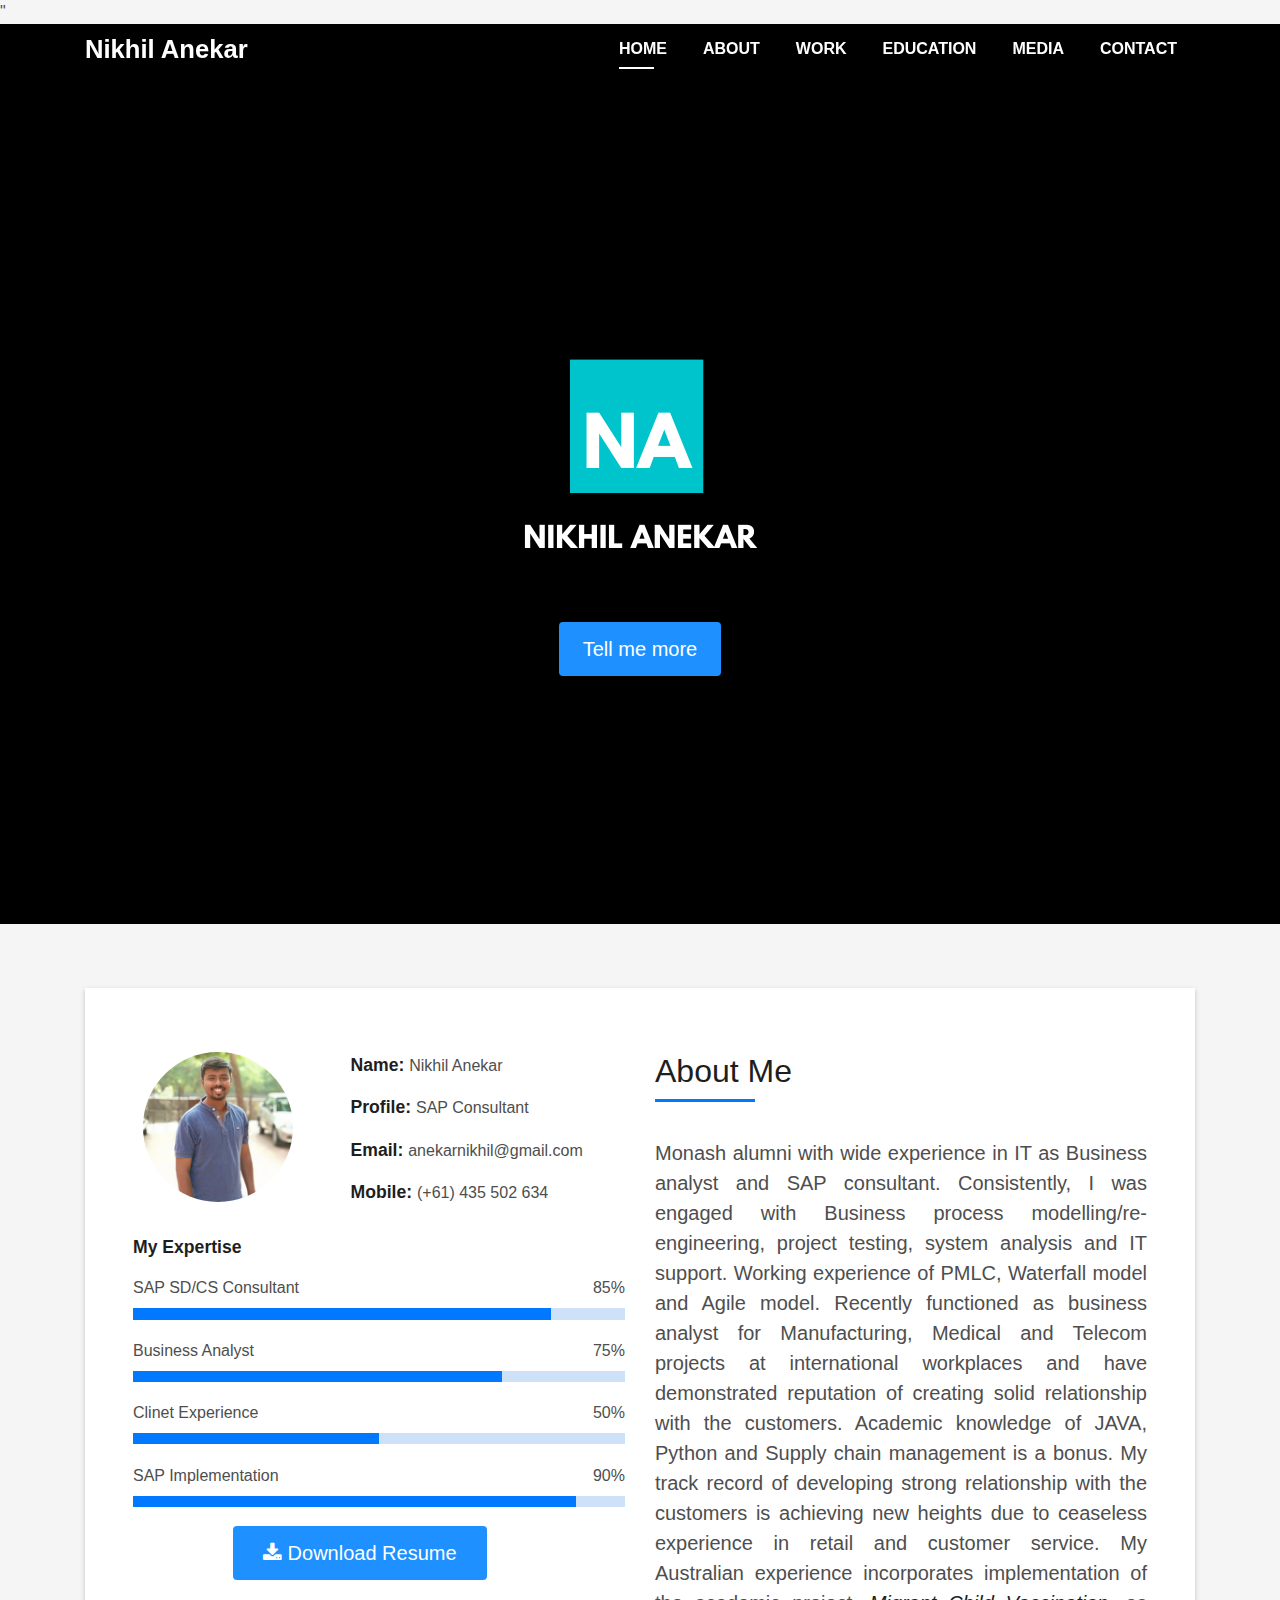
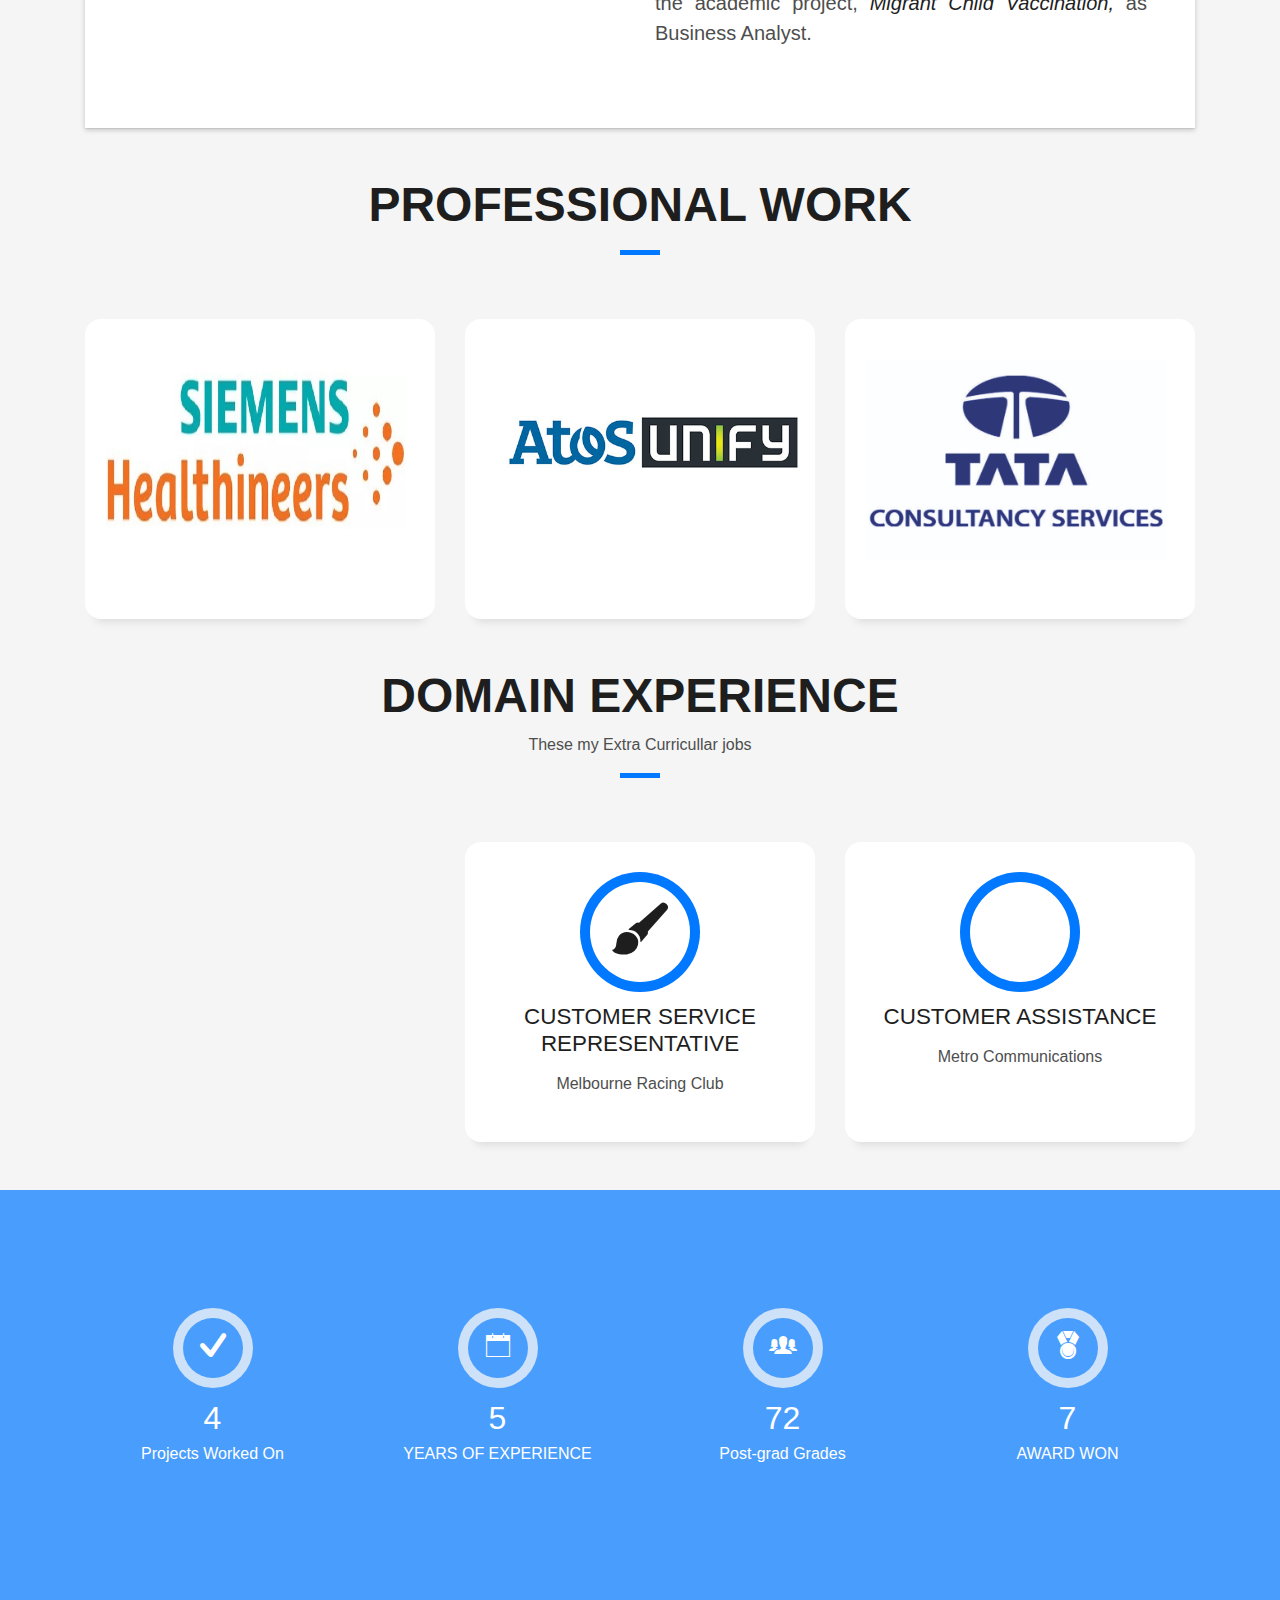
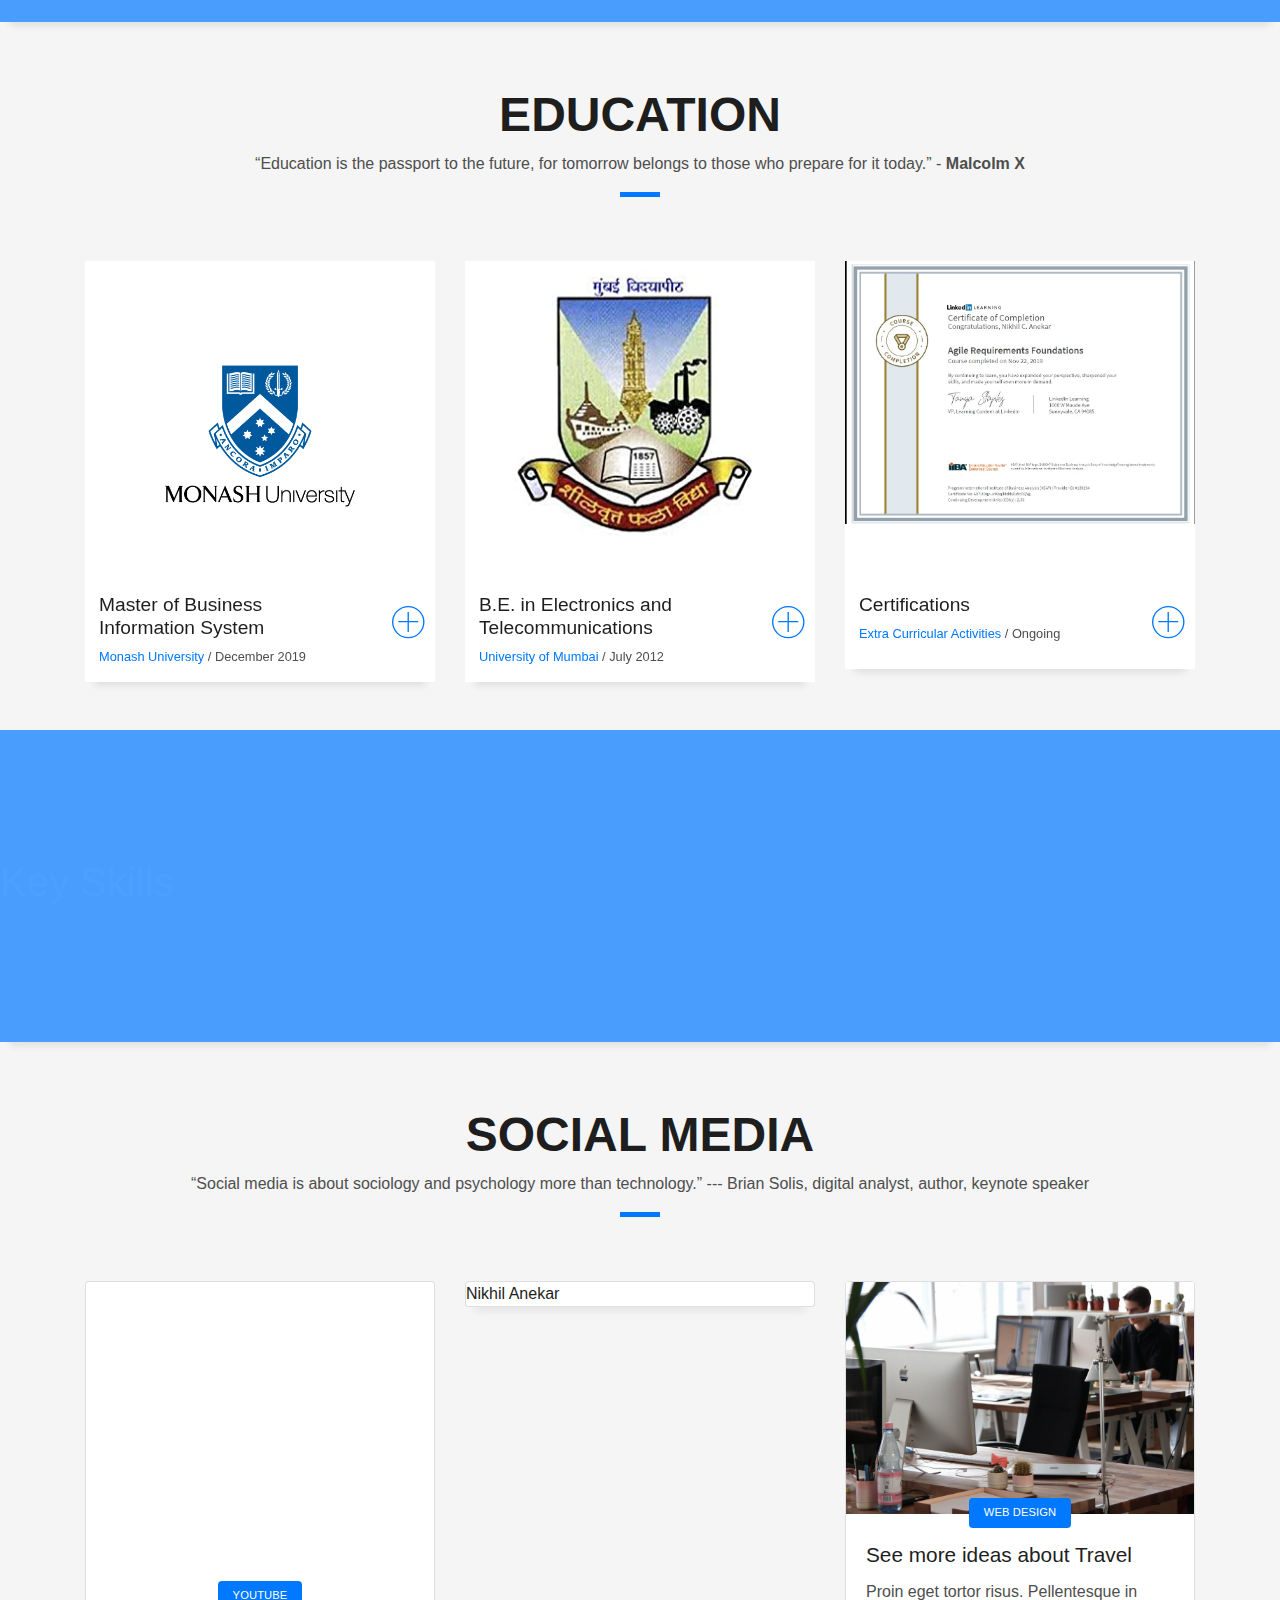
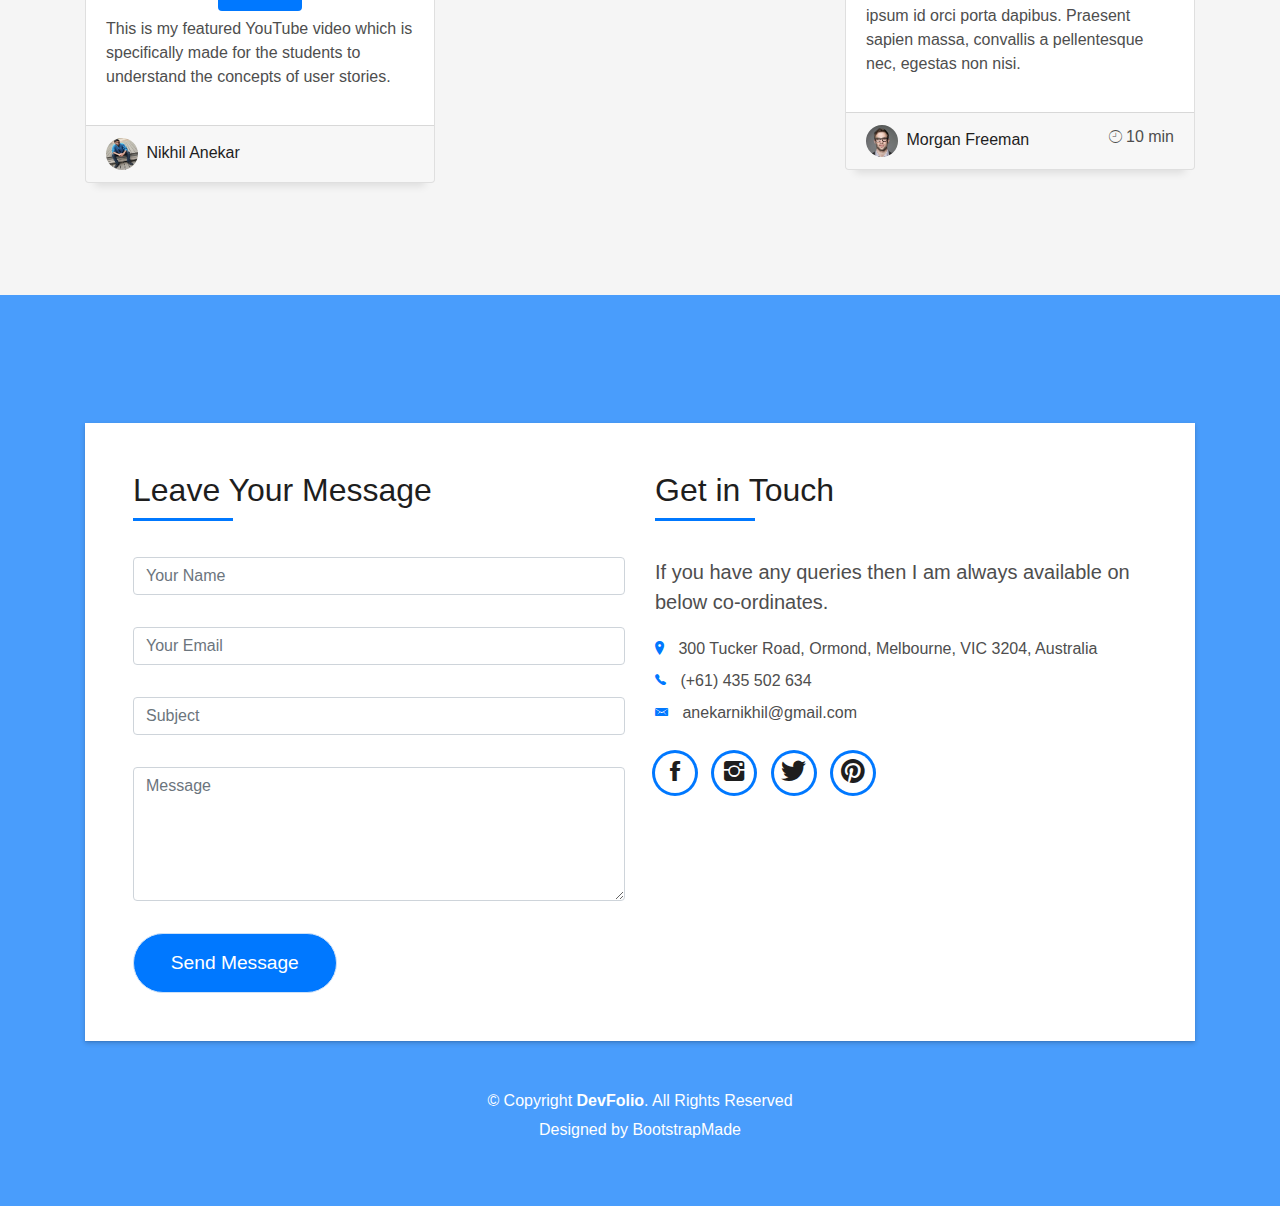
==== index.html @ 1cf33622 "Commiting all changes" ====
<!DOCTYPE html>
<html lang="en">

<head>
    <meta charset="utf-8">
    <title>Nikhil Anekar - Business Analyst</title>
    <meta content="width=device-width, initial-scale=1.0" name="viewport">
    <meta content="" name="keywords">
    <meta content="" name="description">
    <meta name="viewport" content="width=device-width, initial-scale=1">

    <!-- Favicons -->
    <link href="img/favicon-32x32.png" rel="icon">
    <link href="img/apple-touch-icon.png" rel="apple-touch-icon">

    <!-- Bootstrap CSS File -->
    <link href="lib/bootstrap/css/bootstrap.min.css" rel="stylesheet">


    <!-- Libraries CSS Files -->
    <link href="lib/font-awesome/css/font-awesome.min.css" rel="stylesheet">
    <link href="lib/animate/animate.min.css" rel="stylesheet">
    <link href="lib/ionicons/css/ionicons.min.css" rel="stylesheet">
    <link href="lib/owlcarousel/assets/owl.carousel.min.css" rel="stylesheet">
    <link href="lib/lightbox/css/lightbox.min.css" rel="stylesheet">

    <!-- Main Stylesheet File -->
    <link href="css/style.css" rel="stylesheet">
   

    <!-- =======================================================
    Theme Name: DevFolio
    Theme URL: https://bootstrapmade.com/devfolio-bootstrap-portfolio-html-template/
    Author: BootstrapMade.com
    License: https://bootstrapmade.com/license/
  ======================================================= -->
</head>

<body id="page-top">

    <!--/ Nav Star /-->
    <nav class="navbar navbar-b navbar-trans navbar-expand-md fixed-top" id="mainNav">
        <div class="container">
            <a class="navbar-brand js-scroll" href="#page-top">Nikhil Anekar</a>
            <button class="navbar-toggler collapsed" type="button" data-toggle="collapse" data-target="#navbarDefault" aria-controls="navbarDefault" aria-expanded="false" aria-label="Toggle navigation">
                <span></span>
                <span></span>
                <span></span>
            </button>
            <div class="navbar-collapse collapse justify-content-end" id="navbarDefault">
                <ul class="navbar-nav">
                    <li class="nav-item">
                        <a class="nav-link js-scroll active" href="#home">Home</a>
                    </li>
                    <li class="nav-item">
                        <a class="nav-link js-scroll" href="#about">About</a>
                    </li>
                    <li class="nav-item">
                        <a class="nav-link js-scroll" href="#service">Work</a>
                    </li>
                    <li class="nav-item">
                        <a class="nav-link js-scroll" href="#work">Education</a>
                    </li>
                    <li class="nav-item">
                        <a class="nav-link js-scroll" href="#blog">Media</a>
                    </li>
                    <li class="nav-item">
                        <a class="nav-link js-scroll" href="#contact">Contact</a>
                    </li>
                </ul>
            </div>
        </div>
    </nav>
    <!--/ Nav End /-->

    <!--/ Intro Skew Star /
  <div id="home" class="intro route bg-image" style="background-image: url(img/insta_New.jpg);background-repeat: no-repeat;
  background-size: 1500px 695px">
    <div class="overlay-itro">
    <div class="intro-content display-table">
       
       
        <div class="table-cell">  
        <div class="container" style="padding-top: 350px">
            
          <!--<h1 class="intro-title mb-4">I am Nikhil Anekar</h1>
          <p class="intro-subtitle"><span class="text-slider-items">SAP Consultant, Business Analyst, System Analyst, Web Developer</span><strong class="text-slider"></strong></p>
          <p class="pt-3" style="color: white"><a class="btn btn-primary btn js-scroll px-4" href="#about" role="button" > Tell me more</a></p>
        </div>
      </div>
    </div>
        </div>-->
    <!--/ Intro Skew End /-->
    <!--class="img-fluid rounded b-shadow-a-->"
    <div id="home" class="intro route bg-image" style="background-image:url(img/New%20home%20logo.png);background-repeat: no-repeat; background-size: auto; background-color: black">
        <div class="intro-content display-table">
            <div class="table-cell">
                <div class="container" style="padding-top: 350px">
                    <p class="pt-3" style="color: white; width: 100% ; height: auto"><a class="btn btn-primary btn js-scroll px-4" href="#about" role="button"> Tell me more</a></p>
                </div>
            </div>
        </div>
    </div>
    <section id="about" class="about-mf sect-pt4 route">
        <div class="container">
            <div class="row">
                <div class="col-sm-12">
                    <div class="box-shadow-full">
                        <div class="row">
                            <div class="col-md-6">
                                <div class="row">
                                    <div class="col-sm-6 col-md-5">
                                        <div class="about-img">
                                            <img src="img/me.jpg" alt="" class="img-fluid" style="border-radius: 50% ; width=150px; height: 150px">
                                        </div>
                                    </div>
                                    <div class="col-sm-6 col-md-7">
                                        <div class="about-info">
                                            <p><span class="title-s">Name: </span> <span>Nikhil Anekar</span></p>
                                            <p><span class="title-s">Profile: </span> <span>SAP Consultant</span></p>
                                            <p><span class="title-s">Email: </span> <span>anekarnikhil@gmail.com</span></p>
                                            <p><span class="title-s">Mobile: </span> <span>(+61) 435 502 634</span></p>
                                        </div>
                                    </div>
                                </div>
                                <div class="skill-mf">
                                    <p class="title-s">My Expertise</p>
                                    <span>SAP SD/CS Consultant </span> <span class="pull-right">85%</span>
                                    <div class="progress">
                                        <div class="progress-bar" role="progressbar" style="width: 85%;" aria-valuenow="85" aria-valuemin="0" aria-valuemax="100"></div>
                                    </div>
                                    <span>Business Analyst</span> <span class="pull-right">75%</span>
                                    <div class="progress">
                                        <div class="progress-bar" role="progressbar" style="width: 75%" aria-valuenow="75" aria-valuemin="0" aria-valuemax="100"></div>
                                    </div>
                                    <span>Clinet Experience</span> <span class="pull-right">50%</span>
                                    <div class="progress">
                                        <div class="progress-bar" role="progressbar" style="width: 50%" aria-valuenow="50" aria-valuemin="0" aria-valuemax="100"></div>
                                    </div>
                                    <span>SAP Implementation</span> <span class="pull-right">90%</span>
                                    <div class="progress">
                                        <div class="progress-bar" role="progressbar" style="width: 90%" aria-valuenow="90" aria-valuemin="0" aria-valuemax="100"></div>
                                    </div>
                                    <!--<div class="LI-profile-badge"  data-version="v1" data-size="medium" data-locale="en_US" data-type="vertical" data-theme="light" data-vanity="nikhil-anekar-sap-consultant"><a class="LI-simple-link" href='https://au.linkedin.com/in/nikhil-anekar-sap-consultant?trk=profile-badge'>Nikhil Anekar</a></div>-->
                                    <div class="col-md-12" style="padding-left: 100px">
                                        <!-- Add icon library -->
                                        <link rel="stylesheet" href="https://cdnjs.cloudflare.com/ajax/libs/font-awesome/4.7.0/css/font-awesome.min.css">

                                        <!-- Auto width -->
                                        <button class="btn"><i class="fa fa-download"></i>
                                            <a href="documents/Nikhil%20Anekar%20-%20Business%20Analyst.pdf" download style="color: white "> Download Resume </a>
                                        </button>

                                        <!-- Full width -->
                                        <!--<button class="btn" style="width:100%">
    <i class="fa fa-download"></i>
    <a href="documents/Nikhil%20Anekar%20-%20Business%20Analyst.pdf" download style="color: white"> Download Resume </a>
    
                         
                         </button>-->
                                    </div>
                                </div>
                            </div>
                            <div class="col-md-6">
                                <div class="about-me pt-10 pt-md-0">
                                    <div class="title-box-2">
                                        <h5 class="title-left">
                                            About Me
                                        </h5>
                                    </div>
                                    <p class="lead" style="text-align:justify;">
                                        Monash alumni with wide experience in IT as Business analyst and SAP consultant. Consistently, I was engaged with Business process modelling/re-engineering, project testing, system analysis and IT support. Working experience of PMLC, Waterfall model and Agile model. Recently functioned as business analyst for Manufacturing, Medical and Telecom projects at international workplaces and have demonstrated reputation of creating solid relationship with the customers. Academic knowledge of JAVA, Python and Supply chain management is a bonus. My track record of developing strong relationship with the customers is achieving new heights due to ceaseless experience in retail and customer service. My Australian experience incorporates implementation of the academic project, <a href="https://a15-mcv.ml/" target="_blank"><b><i>Migrant Child Vaccination,</i></b></a> as Business Analyst.
                                    </p>

                                    <!-- Main Stylesheet File 
                    <p class="lead" style="text-align:justify;">  
                    I started my career as SAP CS Consultant at Tata Consultancy Services in March 2013. During my five years of journey from a Trainee to IT Analyst, as SAP SD & CS Consultant, I work with the global clients on multiple instances and acquire in-depth knowledge about several business processes & IT Services. Fortunately, I received a golden opportunity to represent myself as Business Process Consultant for Siemens in Munich, Germany. While interacting with the people from different countries, I got influenced by their work culture and attitude towards life. This was the period when I changed my life goals and become more possesive about the IT.    
                    </p> -->
                                </div>
                            </div>
                        </div>
                    </div>
                </div>
            </div>
        </div>
    </section>



    <!--/ Section Services Star /-->
    <section id="service" class="services-mf route">
        <div class="container">
            <div class="row">
                <div class="col-sm-12">
                    <div class="title-box text-center">
                        <h3 class="title-a">
                            Professional Work
                        </h3>
                        <p class="subtitle-a">
                        </p>
                        <div class="line-mf"></div>
                    </div>
                </div>
            </div>
            <div class="row">
                <!--
        <div class="col-md-4">
          <div class="service-box" style= "width: 350px ; height: 300px;">
            <div class="service-ico" style="width: 350px ; height: 100px;">
            <img src="img/Siemens-Healthineers-logo-766x250.jpg" style="width: 300px; height: 100px">
            </div>
            <div class="service-content">
            <a href="Siemens%20healtheers.html" target="_blank"> <h2 class="s-title">SAP Business Analyst / Functional Consultant</h2></a>
              <p class="s-description text-center">
              Siemens Healthineers – (Client of TCS)
              </p>
            </div>
          </div>
        </div>
-->
                <div class="col-md-4">
                    <div class="service-box" style="width: 350px ; height: 300px;">
                        <div class="flip-box">
                            <div class="flip-box-inner">
                                <div class="flip-box-front">
                                    <img src="img/Siemens-Healthineers-logo-766x250.jpg" style="width: 300px; height: 200px">
                                </div>
                                <div class="flip-box-back">
                                    <!--                                    <a href="Siemens%20healtheers.html" target="_blank">-->
                                    <h2>SAP Business Analyst / Functional Consultant</h2>
                                    <button type="button" class="modalbutton" data-toggle="modal" data-target="#siemensModal" style="vertical-align:middle"><span>My Roles </span></button>
                                    <!--                                    </a>-->
                                </div>
                            </div>
                        </div>
                    </div>
                </div>

                <!--Start of Modal Button for Siemens -->
                <div class="modal fade" id="siemensModal" role="dialog">
                    <div class="modal-dialog modal-lg">
                        <div class="modal-content">

                            <!-- Modal Header -->
                            <div class="modal-header">
                                <h4 class="modal-title"> Siemens Healthineers – (Client of TCS) <br> Duration: 1 year 10 months
                                    <br>Project: Siemens Healthineers <br> Location: Mumbai, India</h4>
                                <button type="button" class="close" data-dismiss="modal">&times;</button>
                            </div>

                            <!-- Modal body -->
                            <div class="modal-body">
                                <ol>
                                    <li class="list-group-item">Handle client calls and understand the new requirements.</li>
                                    <li class="list-group-item">Document current process (AS-IS) and new process (To Be) and analyze the gap in the business process.</li>
                                    <li class="list-group-item">Worked majorly on SAP PM, MM and SD modules in SAP S/4 HANA.</li>
                                    <li class="list-group-item">Managed SAP SD, FICO, PM configuration and master data</li>
                                    <li class="list-group-item">Worked as Super user to carry master data changes.</li>
                                    <li class="list-group-item">SAP configuration/customization, managing change requests and perform testing.</li>
                                    <li class="list-group-item">Worked on customer creation, activity planning, pricing and billing.</li>
                                    <li class="list-group-item">Attending user/ technician calls, logging service notifications, assigning priorities and then processing the</li>
                                    <li class="list-group-item">SAP Customization includes creation of maintenance plans, DIP profiles, PM/CS configuration, handling master</li>
                                    <li class="list-group-item">Worked across areas of sales & service orders, service notifications, maintenance contracts.</li>
                                    <li class="list-group-item">Involved in end-to-end full cycle implementation of new project</li>
                                    <li class="list-group-item">Manage bundled change requests in every quarter including estimation and provide post-implementation support.</li>
                                    <li class="list-group-item">Provide BPI and BPR for existing processes.</li>
                                    <li class="list-group-item">Working experience of different tools like SAP Solman, JIRA, Servicenow, Sharp and ITSM.</li>
                                </ol>

                            </div>

                            <!-- Modal footer -->
                            <div class="modal-footer">
                                <button type="button" class="btn btn-danger" data-dismiss="modal">Close</button>
                            </div>

                        </div>
                    </div>
                </div>
                <!--End of Modal Button Design-->
                <!--Start of Unify-->
                <div class="col-md-4">
                    <div class="service-box" style="width: 350px ; height: 300px;">

                        <div class="col-md-4">
                            <!--            <div class="service-ico" style="width: 350px ; height: 100px;">-->

                            <div class="flip-box">
                                <div class="flip-box-inner">
                                    <div class="flip-box-front">
                                        <img src="img/atos-unify-acquisition.jpg" style="width: 300px ; height: 200px; padding-bottom: 20px">
                                    </div>
                                    <div class="flip-box-back">
                                        <h2>SAP Business Analyst - Service Lifecycle Management</h2>
                                        <button type="button" class="modalbutton" data-toggle="modal" data-target="#myModal" style="vertical-align:middle"><span>My Roles </span></button>
                                    </div>
                                </div>
                            </div>
                        </div>
                    </div>
                </div>

                <!--Modal Button for Unify -->
                <div class="modal fade" id="myModal" role="dialog">
                    <div class="modal-dialog modal-lg">
                        <div class="modal-content">

                            <!-- Modal Header -->
                            <div class="modal-header">
                                <h4 class="modal-title"> Unify Communications <br> Duration: 7 months
                                    <br>Project: Unify Communications, Onsite Team <br> Location: Munich Headquarters, Germany </h4>
                                <button type="button" class="close" data-dismiss="modal">&times;</button>
                            </div>

                            <!-- Modal body -->
                            <div class="modal-body">
                                <ol>
                                    <li class="list-group-item">Implemented business process re-engineering project for mobile technicians, service orders and service contracts.</li>
                                    <li class="list-group-item">Configured PM/CS master data and performed data migration from old legacy systems.</li>
                                    <li class="list-group-item">Conducted UAT, integrated testing, regression testing and post-implementation system testing.</li>
                                    <li class="list-group-item">Discuss with the stakeholders and gather requirements to perform gap analysis and suggest BPIs.</li>
                                    <li class="list-group-item">Acquired expertise in process mapping, business flow diagrams, swim lanes designing, RFC and RCA
                                        documentation, project documentation and stakeholder management.</li>
                                    <li class="list-group-item">Conducted workshops, prepared user manual and provided system training for end users.</li>

                                </ol>

                            </div>

                            <!-- Modal footer -->
                            <div class="modal-footer">
                                <button type="button" class="btn btn-danger" data-dismiss="modal">Close</button>
                            </div>

                        </div>
                    </div>
                </div>
                <!--End of Modal Button Design-->
                <div class="col-md-4">
                    <div class="service-box" style="width: 350px ; height: 300px;">
                        <!--            <div class="service-ico">-->
                        <div class="flip-box">
                            <div class="flip-box-inner">
                                <div class="flip-box-front">
                                    <img src="img/TCS-small.jpg" style="width: 300px ; height: 200px">
                                </div>
                                <div class="flip-box-back">
                                    <!--                                    <a href="Siemens%20healtheers.html" target="_blank">-->
                                    <h2>SAP SD/CS Consultant</h2>
                                    <!--                                    </a>-->
                                    <button type="button" class="modalbutton" data-toggle="modal" data-target="#tcsModal" style="vertical-align:middle"><span>My Roles </span></button>

                                </div>
                            </div>
                        </div>
                    </div>
                </div>
                <!--Modal Button for TCS -->
                <div class="modal fade" id="tcsModal" role="dialog">
                    <div class="modal-dialog modal-lg">
                        <div class="modal-content">

                            <!-- Modal Header -->
                            <div class="modal-header">
                                <h4 class="modal-title"> Tata Consultancy Services <br> Duration: 2years 7 months
                                    <br> Location: Mumbai, India </h4>
                                <button type="button" class="close" data-dismiss="modal">&times;</button>
                            </div>

                            <!-- Modal body -->
                            <div class="modal-body">
                                <ol>
                                    <li class="list-group-item">Worked as SAP support consultant to provide maintenance support and carry out system activities.</li>
                                    <li class="list-group-item">• Actively worked in roll-out projects which are implemented to redesign a business process of Customer service area.</li>
                                    <li class="list-group-item">• Worked on Service notification, service contracts and maintenance & repair processes.</li>
                                    <li class="list-group-item">• Gathered working knowledge of integration of SAP system with other systems through IDOC, RF processes and SAP tables.</li>
                                    <li class="list-group-item">• Implemented different ideas to handle and correct the errors occurring via interfaces which resulted in reduction of 40% of issues from other interfaces.</li>


                                </ol>

                            </div>

                            <!-- Modal footer -->
                            <div class="modal-footer">
                                <button type="button" class="btn btn-danger" data-dismiss="modal">Close</button>
                            </div>

                        </div>
                    </div>
                </div>
                <!--End of Modal Button Design-->
            </div>
        </div>

    </section>
    <!-- Create Casual Work-->
    <section id="service" class="services-mf route">
        <div class="container">
            <div class="row">
                <div class="col-sm-12">
                    <div class="title-box text-center">
                        <h3 class="title-a">
                            Domain Experience
                        </h3>
                        <p class="subtitle-a">
                            These my Extra Curricullar jobs
                        </p>
                        <div class="line-mf"></div>
                    </div>
                </div>
            </div>

            <div class="row">
                <div class="col-md-4">
                    <!--
                    <div class="service-box" style="width: 350px ; height: 300px;">
                        <div class="service-ico">
                            <span class="ico-circle"><i class="ion-android-phone-portrait"></i></span>
                        </div>
                        <div class="service-content">
                            <h2 class="s-title">Customer Service Consultant</h2>
                            <p class="s-description text-center">
                                Myer Chadstone
                            </p>
                        </div>
                    </div>
-->
                </div>
                <div class="col-md-4">
                    <div class="service-box" style="width: 350px ; height: 300px;">
                        <div class="service-ico">
                            <span class="ico-circle"><i class="ion-paintbrush"></i></span>
                        </div>
                        <div class="service-content">
                            <h2 class="s-title">Customer Service Representative</h2>
                            <p class="s-description text-center">
                                Melbourne Racing Club
                            </p>
                        </div>
                    </div>
                </div>
                <div class="col-md-4">
                    <div class="service-box" style="width: 350px ; height: 300px;">
                        <div class="service-ico">
                            <span class="ico-circle"><i class="ion-trains"></i></span>
                            <!--<i class="ion-stats-bars"></i>-->
                        </div>
                        <div class="service-content">
                            <h2 class="s-title">Customer Assistance</h2>
                            <p class="s-description text-center">
                                Metro Communications
                            </p>
                        </div>
                    </div>
                </div>
            </div>
        </div>
    </section>
    <!--/ Section Services End /-->

    <div class="section-counter paralax-mf bg-image" style="background-image: url(img/counters-bg.jpg)">
        <div class="overlay-mf"></div>
        <div class="container">
            <div class="row">
                <div class="col-sm-3 col-lg-3">
                    <div class="counter-box counter-box pt-4 pt-md-0">
                        <div class="counter-ico">
                            <span class="ico-circle"><i class="ion-checkmark-round"></i></span>
                        </div>
                        <div class="counter-num">
                            <p class="counter">4</p>
                            <span class="counter-text">Projects Worked On</span>
                        </div>
                    </div>
                </div>
                <div class="col-sm-3 col-lg-3">
                    <div class="counter-box pt-4 pt-md-0">
                        <div class="counter-ico">
                            <span class="ico-circle"><i class="ion-ios-calendar-outline"></i></span>
                        </div>
                        <div class="counter-num">
                            <p class="counter">5</p>
                            <span class="counter-text">YEARS OF EXPERIENCE</span>
                        </div>
                    </div>
                </div>
                <div class="col-sm-3 col-lg-3">
                    <div class="counter-box pt-4 pt-md-0">
                        <div class="counter-ico">
                            <span class="ico-circle"><i class="ion-ios-people"></i></span>
                        </div>
                        <div class="counter-num">
                            <p class="counter">72</p>
                            <span class="counter-text">Post-grad Grades</span>
                        </div>
                    </div>
                </div>
                <div class="col-sm-3 col-lg-3">
                    <div class="counter-box pt-4 pt-md-0">
                        <div class="counter-ico">
                            <span class="ico-circle"><i class="ion-ribbon-a"></i></span>
                        </div>
                        <div class="counter-num">
                            <p class="counter">7</p>
                            <span class="counter-text">AWARD WON</span>
                        </div>
                    </div>
                </div>
            </div>
        </div>
    </div>

    <!--/ Section Portfolio Education /-->
    <section id="work" class="portfolio-mf sect-pt4 route">
        <div class="container">
            <div class="row">
                <div class="col-sm-12">
                    <div class="title-box text-center">
                        <h3 class="title-a">
                            EDUCATION
                        </h3>
                        <p class="subtitle-a">
                            “Education is the passport to the future, for tomorrow belongs to those who prepare for it today.” -
                            <b>Malcolm X</b>
                        </p>
                        <div class="line-mf"></div>
                    </div>
                </div>
            </div>
            <div class="row">
                <div class="col-md-4">
                    <div class="work-box">
                        <a href="img/work-1.jpg" data-lightbox="Whats up">
                            <div class="work-img" style="width: 350px; height: 300px">
                                <img src="img/monash-university-logo%20-%20Copy.png" alt="" class="img-fluid">
                            </div>
                            <div class="work-content">
                                <div class="row">
                                    <div class="col-sm-8">
                                        <h2 class="w-title">Master of Business Information System</h2>
                                        <div class="w-more">
                                            <span class="w-ctegory">Monash University</span> / <span class="w-date">December 2019</span>
                                        </div>
                                    </div>
                                    <div class="col-sm-4">
                                        <div class="w-like">
                                            <span class="ion-ios-plus-outline"></span>
                                        </div>
                                    </div>
                                </div>
                            </div>
                        </a>
                    </div>
                </div>
                <div class="col-md-4">
                    <div class="work-box">
                        <a href="img/work-2.jpg" data-lightbox="Whats up">
                            <div class="work-img" style="width: 350px; height: 300px">
                                <img src="img/MU_logo.jpg" alt="" class="img-fluid">
                            </div>
                            <div class="work-content">
                                <div class="row">
                                    <div class="col-sm-8">
                                        <h2 class="w-title">B.E. in Electronics and Telecommunications</h2>
                                        <div class="w-more">
                                            <span class="w-ctegory">University of Mumbai</span> / <span class="w-date">July 2012</span>
                                        </div>
                                    </div>
                                    <div class="col-sm-4">
                                        <div class="w-like">
                                            <span class="ion-ios-plus-outline"></span>
                                        </div>
                                    </div>
                                </div>
                            </div>
                        </a>
                    </div>
                </div>
                <div class="col-md-4">
                    <div class="work-box">
                        <a href="img/ITILv1.jpg" data-lightbox="gallery-mf">
                            <a href="img/insta_New.jpg" data-lightbox="gallery-mf">
                                <a href="img/Agile.jpg" data-lightbox="gallery-mf">
                                    <div class="work-img" style="width: 350px; height: 300px">
                                        <img src="img/Agile.jpg" alt="" class="img-fluid">
                                    </div>
                                    <div class="work-content">
                                        <div class="row">
                                            <div class="col-sm-8">
                                                <h2 class="w-title">Certifications</h2>
                                                <div class="w-more">
                                                    <span class="w-ctegory">Extra Curricular Activities</span> / <span class="w-date">Ongoing</span>
                                                </div>
                                            </div>
                                            <div class="col-sm-4">
                                                <div class="w-like">
                                                    <span class="ion-ios-plus-outline"></span>
                                                </div>
                                            </div>
                                        </div>
                                    </div>
                                </a></a></a>
                    </div>
                </div>
            </div>
        </div>
    </section>


    <!-- The Modal -->


    <!-- Start of Certifications-->
    <!--<section id="work" class="portfolio-mf sect-pt4 route">
    <div class="container">
      <div class="row">
        <div class="col-sm-12">
          <div class="title-box text-center">
            <h3 class="title-a">
              Certification
            </h3>
            <p class="subtitle-a">
              This is what world needs right now.
            </p>
            <div class="line-mf"></div>
          </div>
        </div>
      </div>
      <div class="row">
        <div class="col-md-4">
          <div class="work-box">
            <a href="img/Agile.jpg" data-lightbox="gallery-mf">
                <a href="img/MU_logo.jpg" data-lightbox="gallery-mf">
              <div class="work-img">
                <img src="img/Agile.jpg" alt="certification" class="img-fluid">
              </div>
              <div class="work-content">
                <div class="row">
                  <div class="col-sm-8">
                    <h2 class="w-title">Agile Requirements Foundations </h2>
                    <div class="w-more">
                      <span class="w-ctegory">Project Management Institute</span><span class="w-date"></span>
                    </div>
                  </div>
                  <div class="col-sm-4">
                    <div class="w-like">
                      <span class="ion-ios-plus-outline"></span>
                    </div>
                  </div>
                </div>
              </div>
            </a>
          </div>
        </div>
        <div class="col-md-4">
          <div class="work-box">
            <a href="img/work-5.jpg" data-lightbox="gallery-mf">
              <div class="work-img">
                <img src="img/work-5.jpg" alt="" class="img-fluid">
              </div>
              <div class="work-content">
                <div class="row">
                  <div class="col-sm-8">
                    <h2 class="w-title">ITIL 2011 Foundation </h2>
                    <div class="w-more">
                      <span class="w-ctegory">TCS Internal Certificate</span> / <span class="w-date"></span>
                    </div>
                  </div>
                  <div class="col-sm-4">
                    <div class="w-like">
                      <span class="ion-ios-plus-outline"></span>
                    </div>
                  </div>
                </div>
              </div>
            </a>
          </div>
        </div>
        <div class="col-md-4">
          <div class="work-box">
            <a href="img/work-6.jpg" data-lightbox="gallery-mf">
              <div class="work-img">
                <img src="img/work-6.jpg" alt="" class="img-fluid">
              </div>
              <div class="work-content">
                <div class="row">
                  <div class="col-sm-8">
                    <h2 class="w-title">Artificial Intelligence</h2>
                    <div class="w-more">
                      <span class="w-ctegory">Nasscom</span> / <span class="w-date">18 Sep. 2017</span>
                    </div>
                  </div>
                  <div class="col-sm-4">
                    <div class="w-like">
                      <span class="ion-ios-plus-outline"></span>
                    </div>
                  </div>
                </div>
              </div>
            </a>
          </div>
        </div>
        
      </div>
    </div>
  </section>-->
    <!--/ Section Certification End /-->
    <!--Section Key SKills Start -->
    <div class="section-counter paralax-mf bg-image" style="background-image: url(img/counters-bg.jpg)">
        <h1 style="color: white">Key Skills</h1>
        <div class="overlay-mf"></div>
        <div class="container">

            <div class="row">


            </div>
        </div>
    </div>
    <!--Section Key Skills End-->
    <!--/ Section Testimonials Star /-->
    <!--  <div class="testimonials paralax-mf bg-image" style="background-image: url(img/overlay-bg.jpg)">
    <div class="overlay-mf"></div>
    <div class="container">
      <div class="row">
        <div class="col-md-12">
          <div id="testimonial-mf" class="owl-carousel owl-theme">
            <div class="testimonial-box">
              <div class="author-test">
                <img src="img/testimonial-2.jpg" alt="" class="rounded-circle b-shadow-a">
                <span class="author">Xavi Alonso</span>
              </div>
              <div class="content-test">
                <p class="description lead">
                  Curabitur arcu erat, accumsan id imperdiet et, porttitor at sem. Lorem ipsum dolor sit amet,
                  consectetur adipiscing elit.
                </p>
                <span class="comit"><i class="fa fa-quote-right"></i></span>
              </div>
            </div>
            <div class="testimonial-box">
              <div class="author-test">
                <img src="img/pp.jpg" style="border-radius: 50% ; width=150px; height: 150px"> 
                <span class="author">Manasi Abhyankar</span>
              </div>
              <div class="content-test">
                <p class="description lead">
                  Maza Babloo Ahech Chaann....
                </p>
                <span class="comit"><i class="fa fa-quote-right"></i></span>
              </div>
            </div>
          </div>
        </div>
      </div>
    </div>
  </div>
-->

    <!--/ Section Blog Star /-->
    <section id="blog" class="blog-mf sect-pt4 route">
        <div class="container">
            <div class="row">
                <div class="col-sm-12">
                    <div class="title-box text-center">
                        <h3 class="title-a">
                            Social Media
                        </h3>
                        <p class="subtitle-a">
                            “Social media is about sociology and psychology more than technology.” --- Brian Solis, digital analyst, author, keynote speaker
                        </p>
                        <div class="line-mf"></div>
                    </div>
                </div>
            </div>
            <div class="row">
                <div class="col-md-4">
                    <div class="card card-blog">
                        <div class="card-img" style="width: 360px; height: 315px">
                            <iframe width="350" height="315" src="https://www.youtube.com/embed/FGORTpd3nv0" frameborder="0" allow="accelerometer; autoplay; encrypted-media; gyroscope; picture-in-picture" allowfullscreen></iframe>
                        </div>
                        <div class="card-body">
                            <div class="card-category-box">
                                <div class="card-category">
                                    <h6 class="category"><a href="https://www.youtube.com/channel/UCWdCf2Q0gzpNRgNp3kwF2EA" style="color: white">YouTube</a></h6>
                                </div>
                            </div>
                            <!--  <h3 class="card-title" style="width: 360px">I am open to listen from you</h3>-->
                            <p class="card-description" style="text-align: justify-all">
                                This is my featured YouTube video which is specifically made for the students to understand the concepts of user stories.
                            </p>
                        </div>
                        <div class="card-footer">
                            <div class="post-author">
                                <a href="#" style="text-align: center">
                                    <img src="img/insta_New.jpg" alt="" class="avatar rounded-circle">
                                    <span class="author"><a href="https://www.youtube.com/channel/UCWdCf2Q0gzpNRgNp3kwF2EA">Nikhil Anekar</a></span>
                                </a>
                            </div>
                            <!--<div class="post-date">
                <span class="ion-ios-clock-outline"></span> 10 min
              </div>-->
                        </div>
                    </div>
                </div>
                <div class="col-md-4">
                    <div class="card card-blog">
                        <div class="card-img">
                            <div class="LI-profile-badge" data-version="v1" data-size="large" data-locale="en_US" data-type="horizontal" data-theme="light" data-vanity="nikhil-anekar-business-analyst"><a class="LI-simple-link" href='https://au.linkedin.com/in/nikhil-anekar-business-analyst?trk=profile-badge'>Nikhil Anekar</a></div>
                        </div>
                        <!--<div class="card-body">
              <div class="card-category-box">
                <div class="card-category">
                  <h6 class="category"><a href="https://www.linkedin.com/in/nikhil-anekar-business-analyst/" style="color: white">LinkedIn</a> </h6>
                </div>
              </div>
              <h3 class="card-title"><a href="blog-single.html">See more ideas about Travel</a></h3>
            </div>-->
                        <!--<div class="card-footer">
              <div class="post-author">
                <a href="#">
                  <img src="img/testimonial-2.jpg" alt="" class="avatar rounded-circle">
                  <span class="author">Nikhil Anekar</span>
                </a>
              </div>
              <div class="post-date">
                <span class="ion-ios-clock-outline"></span> 10 min
              </div>
            </div>-->
                    </div>
                </div>
                <div class="col-md-4">
                    <div class="card card-blog">
                        <div class="card-img">
                            <a href="blog-single.html"><img src="img/post-3.jpg" alt="" class="img-fluid"></a>
                        </div>
                        <div class="card-body">
                            <div class="card-category-box">
                                <div class="card-category">
                                    <h6 class="category">Web Design</h6>
                                </div>
                            </div>
                            <h3 class="card-title"><a href="blog-single.html">See more ideas about Travel</a></h3>
                            <p class="card-description">
                                Proin eget tortor risus. Pellentesque in ipsum id orci porta dapibus. Praesent sapien massa, convallis
                                a pellentesque nec,
                                egestas non nisi.
                            </p>
                        </div>
                        <div class="card-footer">
                            <div class="post-author">
                                <a href="#">
                                    <img src="img/testimonial-2.jpg" alt="" class="avatar rounded-circle">
                                    <span class="author">Morgan Freeman</span>
                                </a>
                            </div>
                            <div class="post-date">
                                <span class="ion-ios-clock-outline"></span> 10 min
                            </div>
                        </div>
                    </div>
                </div>
            </div>
        </div>
    </section>
    <!--/ Section Blog End /-->

    <!--/ Section Contact-Footer Star /-->
    <section class="paralax-mf footer-paralax bg-image sect-mt4 route" style="background-image: url(img/overlay-bg.jpg)">
        <div class="overlay-mf"></div>
        <div class="container">
            <div class="row">
                <div class="col-sm-12">
                    <div class="contact-mf">
                        <div id="contact" class="box-shadow-full">
                            <div class="row">
                                <div class="col-md-6">
                                    <div class="title-box-2">
                                        <h5 class="title-left">
                                            Leave Your Message
                                        </h5>
                                    </div>
                                    <div>
                                        <form action="" method="post" role="form" class="contactForm">
                                            <div id="sendmessage">Your message has been sent. Thank you!</div>
                                            <div id="errormessage"></div>
                                            <div class="row">
                                                <div class="col-md-12 mb-3">
                                                    <div class="form-group">
                                                        <input type="text" name="name" class="form-control" id="name" placeholder="Your Name" data-rule="minlen:4" data-msg="Please enter at least 4 chars" />
                                                        <div class="validation"></div>
                                                    </div>
                                                </div>
                                                <div class="col-md-12 mb-3">
                                                    <div class="form-group">
                                                        <input type="email" class="form-control" name="email" id="email" placeholder="Your Email" data-rule="email" data-msg="Please enter a valid email" />
                                                        <div class="validation"></div>
                                                    </div>
                                                </div>
                                                <div class="col-md-12 mb-3">
                                                    <div class="form-group">
                                                        <input type="text" class="form-control" name="subject" id="subject" placeholder="Subject" data-rule="minlen:4" data-msg="Please enter at least 8 chars of subject" />
                                                        <div class="validation"></div>
                                                    </div>
                                                </div>
                                                <div class="col-md-12 mb-3">
                                                    <div class="form-group">
                                                        <textarea class="form-control" name="message" rows="5" data-rule="required" data-msg="Please write something for us" placeholder="Message"></textarea>
                                                        <div class="validation"></div>
                                                    </div>
                                                </div>
                                                <div class="col-md-12">
                                                    <button type="submit" class="button button-a button-big button-rouded">Send Message</button>
                                                </div>
                                            </div>
                                        </form>
                                    </div>
                                </div>
                                <div class="col-md-6">
                                    <div class="title-box-2 pt-4 pt-md-0">
                                        <h5 class="title-left">
                                            Get in Touch
                                        </h5>
                                    </div>
                                    <div class="more-info">
                                        <p class="lead">
                                            If you have any queries then I am always available on below co-ordinates.
                                        </p>
                                        <ul class="list-ico">
                                            <li><span class="ion-ios-location"></span> 300 Tucker Road, Ormond, Melbourne, VIC 3204, Australia</li>
                                            <li><span class="ion-ios-telephone"></span> (+61) 435 502 634</li>
                                            <li><span class="ion-email"></span> anekarnikhil@gmail.com</li>
                                        </ul>
                                    </div>
                                    <div class="socials">
                                        <ul>
                                            <li><a href="https://www.facebook.com/anekarnik"><span class="ico-circle"><i class="ion-social-facebook"></i></span></a></li>
                                            <li><a href="https://www.instagram.com/anekarnikhil/"><span class="ico-circle"><i class="ion-social-instagram"></i></span></a></li>
                                            <li><a href="https://twitter.com/anekar_nik"><span class="ico-circle"><i class="ion-social-twitter"></i></span></a></li>
                                            <li><a href=""><span class="ico-circle"><i class="ion-social-pinterest"></i></span></a></li>


                                            <!--
   <li>
    <div class="download android">
    <i class="fa fa fa-android fa-3x"></i>
      <span class="df">Download from</span>
      <span class="dfn">Google Play</span>
    </div>
                        </li>
  <li>
    <div class="download apple">
      <i class="fa fa fa-apple fa-3x"></i>
      <span class="df">Download from</span>
      <span class="dfn">App Store</span>
    </div>
  </li>
  <li>
    <div class="download windows">
      <i class="fa fa fa-windows fa-3x"></i>
      <span class="df">Download from</span>
      <span class="dfn">Windows Store</span>
    </div>
  </li> -->

                                        </ul>

                                    </div>
                                </div>
                            </div>
                        </div>
                    </div>
                </div>
            </div>
        </div>

        <footer>
            <div class="container">
                <div class="row">
                    <div class="col-sm-12">
                        <div class="copyright-box">
                            <p class="copyright">&copy; Copyright <strong>DevFolio</strong>. All Rights Reserved</p>
                            <div class="credits">
                                <!--
                  All the links in the footer should remain intact.
                  You can delete the links only if you purchased the pro version.
                  Licensing information: https://bootstrapmade.com/license/
                  Purchase the pro version with working PHP/AJAX contact form: https://bootstrapmade.com/buy/?theme=DevFolio
                -->
                                Designed by <a href="https://bootstrapmade.com/">BootstrapMade</a>
                            </div>
                        </div>
                    </div>
                </div>
            </div>
        </footer>
    </section>
    <!--/ Section Contact-footer End /-->
    <a href="#" class="back-to-top"><i class="fa fa-chevron-up"></i></a>
    <div id="preloader"></div>

    <!-- JavaScript Libraries -->
    <script src="lib/jquery/jquery.min.js"></script>
    <script src="lib/jquery/jquery-migrate.min.js"></script>
    <script src="lib/popper/popper.min.js"></script>
    <script src="lib/bootstrap/js/bootstrap.min.js"></script>
    <script src="lib/easing/easing.min.js"></script>
    <script src="lib/counterup/jquery.waypoints.min.js"></script>
    <script src="lib/counterup/jquery.counterup.js"></script>
    <script src="lib/owlcarousel/owl.carousel.min.js"></script>
    <script src="lib/lightbox/js/lightbox.min.js"></script>
    <script src="lib/typed/typed.min.js"></script>
    <!-- Contact Form JavaScript File -->
    <script src="contactform/contactform.js"></script>

    <!-- Template Main Javascript File -->
    <script src="js/main.js"></script>

    <!-- LinkedIn Template-->
    <script type="text/javascript" src="https://platform.linkedin.com/badges/js/profile.js" async defer></script>

<!--    Modal Data Scripts -->
    <script src="https://ajax.googleapis.com/ajax/libs/jquery/3.4.1/jquery.min.js"></script>
  <script src="https://maxcdn.bootstrapcdn.com/bootstrap/3.4.1/js/bootstrap.min.js"></script>

</body>

</html>
---- css/style.css ----
/*
  Theme Name: DevFolio
  Theme URL: https://bootstrapmade.com/devfolio-bootstrap-portfolio-html-template/
  Author: BootstrapMade.com
  License: https://bootstrapmade.com/license/
*/

/*======================================
//--//-->   STYLES GENERALES
======================================*/

body {
    background-color: #f5f5f5;
    color: #4e4e4e;
}

h1,
h2,
h3,
h4,
h5,
h6 {
    color: #1e1e1e;
}

a {
    color: #1e1e1e;
    transition: all 0.5s ease-in-out;
}

a:hover {
    color: #0078ff;
    text-decoration: none;
    transition: all 0.5s ease-in-out;
}

.p-r {
    position: relative;
}

.color-a {
    color: #0078ff;
}

.color-d {
    color: #f5f5f5;
}

.color-text-a {
    color: #4e4e4e;
}

.box-shadow,
.paralax-mf,
.service-box,
.work-box,
.card-blog {
    box-shadow: 0 13px 8px -10px rgba(0, 0, 0, 0.1);
}

.box-shadow-a,
.button:hover {
    box-shadow: 0 0 0 4px #cde1f8;
}

.display-5 {
    font-size: 2.5rem;
    font-weight: 300;
    line-height: 1.1;
}

.display-6 {
    font-size: 2rem;
    font-weight: 300;
    line-height: 1.1;
}

.avatar {
    width: 32px;
    height: 32px;
    margin-right: 4px;
    overflow: hidden;
}

.bg-image {
    background-repeat: no-repeat;
    background-attachment: fixed;
    background-size: cover;
    background-position: center center;
}

.overlay-mf {
    background-color: #0078ff;
}

.overlay-mf {
    position: absolute;
    top: 0;
    left: 0px;
    padding: 0;
    height: 100%;
    width: 100%;
    opacity: .7;
}

.paralax-mf {
    position: relative;
    padding: 8rem 0;
}

.display-table {
    width: 100%;
    height: 100%;
    display: table;
}

.table-cell {
    display: table-cell;
    vertical-align: middle;
}

/*--/ Sections /--*/

.sect-4 {
    padding: 4rem 0;
}

.sect-pt4 {
    padding-top: 4rem;
}

.sect-mt4 {
    margin-top: 4rem;
}

/*--/ Title s /--*/

.title-s {
    font-weight: 600;
    color: #1e1e1e;
    font-size: 1.1rem;
}

/*--/ Title A /--*/

.title-box {
    margin-bottom: 4rem;
}

.title-a {
    font-size: 3rem;
    font-weight: bold;
    text-transform: uppercase;
}

.subtitle-a {
    color: #4e4e4e;
}

.line-mf {
    width: 40px;
    height: 5px;
    background-color: #0078ff;
    margin: 0 auto;
}

/*--/ Title Left /--*/

.title-box-2 {
    margin-bottom: 3rem;
}

.title-left {
    font-size: 2rem;
    position: relative;
}

.title-left:before {
    content: '';
    position: absolute;
    height: 3px;
    background-color: #0078ff;
    width: 100px;
    bottom: -12px;
}

/*------/ Box /------*/

.box-pl2 {
    padding-left: 2rem;
}

.box-shadow-full {
    padding: 3rem 1.25rem;
    position: relative;
    background-color: #fff;
    margin-bottom: 3rem;
    z-index: 2;
    box-shadow: 0 1px 1px 0 rgba(0, 0, 0, 0.06), 0 2px 5px 0 rgba(0, 0, 0, 0.2);
}

/*------/ Socials /------*/

.socials {
    padding: 1.5rem 0;
}

.socials ul li {
    display: inline-block;
}

.socials .ico-circle {
    height: 40px;
    width: 40px;
    font-size: 1.7rem;
    border-radius: 50%;
    line-height: 1.4;
    margin: 0 15px 0 0;
    box-shadow: 0 0 0 3px #0078ff;
    transition: all 500ms ease;
}

.socials .ico-circle:hover {
    background-color: #0078ff;
    color: #fff;
    box-shadow: 0 0 0 3px #cde1f8;
    transition: all 500ms ease;
}

/*------/ Ul resect /------*/

.ul-resect,
.socials ul,
.list-ico,
.blog-wrapper .post-meta ul,
.box-comments .list-comments,
.widget-sidebar .list-sidebar,
.widget-tags ul {
    list-style: none;
    padding-left: 0;
    margin-bottom: 0;
}

.list-ico {
    line-height: 2;
}

.list-ico span {
    color: #0078ff;
    margin-right: 10px;
}

/*------/ Ico Circle /------*/

.ico-circle {
    height: 100px;
    width: 100px;
    font-size: 2rem;
    border-radius: 50%;
    line-height: 1.55;
    margin: 0 auto;
    text-align: center;
    box-shadow: 0 0 0 10px #0078ff;
    display: block;
}

/*------/ Owl Carousel /------*/

.owl-theme .owl-dots {
    text-align: center;
    margin-top: 18px;
}

.owl-theme .owl-dots .owl-dot {
    display: inline-block;
}

.owl-theme .owl-dots .owl-dot span {
    width: 18px;
    height: 7px;
    margin: 5px 5px;
    background: #cde1f8;
    border: 0px solid #cde1f8;
    display: block;
    transition: all 0.6s ease-in-out;
    cursor: pointer;
}

.owl-theme .owl-dots .owl-dot:hover span {
    background-color: #cde1f8;
}

.owl-theme .owl-dots .owl-dot.active span {
    background-color: #1B1B1B;
    width: 25px;
}

/*--/ Scrolltop s /--*/

.scrolltop-mf {
    position: relative;
    display: none;
}

.scrolltop-mf span {
    z-index: 999;
    position: fixed;
    width: 42px;
    height: 42px;
    background-color: #0078ff;
    opacity: .7;
    font-size: 1.6rem;
    line-height: 1.5;
    text-align: center;
    color: #fff;
    top: auto;
    left: auto;
    right: 30px;
    bottom: 50px;
    cursor: pointer;
    border-radius: 50%;
}

/* Back to top button */

.back-to-top {
    position: fixed;
    display: none;
    background: #0078ff;
    color: #fff;
    width: 44px;
    height: 44px;
    text-align: center;
    line-height: 1;
    font-size: 16px;
    border-radius: 50%;
    right: 15px;
    bottom: 15px;
    transition: background 0.5s;
    z-index: 11;
}

.back-to-top i {
    padding-top: 12px;
    color: #fff;
}

/* Prelaoder */

#preloader {
    position: fixed;
    top: 0;
    left: 0;
    right: 0;
    bottom: 0;
    z-index: 9999;
    overflow: hidden;
    background: #fff;
}

#preloader:before {
    content: "";
    position: fixed;
    top: calc(50% - 30px);
    left: calc(50% - 30px);
    border: 6px solid #f2f2f2;
    border-top: 6px solid #0078ff;
    border-radius: 50%;
    width: 60px;
    height: 60px;
    -webkit-animation: animate-preloader 1s linear infinite;
    animation: animate-preloader 1s linear infinite;
}

@-webkit-keyframes animate-preloader {
    0% {
        -webkit-transform: rotate(0deg);
        transform: rotate(0deg);
    }

    100% {
        -webkit-transform: rotate(360deg);
        transform: rotate(360deg);
    }
}

@keyframes animate-preloader {
    0% {
        -webkit-transform: rotate(0deg);
        transform: rotate(0deg);
    }

    100% {
        -webkit-transform: rotate(360deg);
        transform: rotate(360deg);
    }
}

/*======================================
//--//-->   NAVBAR
======================================*/

.navbar-b {
    transition: all .5s ease-in-out;
    background-color: transparent;
    padding-top: 1.563rem;
    padding-bottom: 1.563rem;
}

.navbar-b.navbar-reduce {
    box-shadow: 0px 6px 9px 0px rgba(0, 0, 0, 0.06);
}

.navbar-b.navbar-trans .nav-item,
.navbar-b.navbar-reduce .nav-item {
    position: relative;
    padding-right: 10px;
    padding-left: 0;
}

.navbar-b.navbar-trans .nav-link,
.navbar-b.navbar-reduce .nav-link {
    color: #fff;
    text-transform: uppercase;
    font-weight: 600;
}

.navbar-b.navbar-trans .nav-link:before,
.navbar-b.navbar-reduce .nav-link:before {
    content: '';
    position: absolute;
    margin-left: 0px;
    width: 0%;
    bottom: 0;
    left: 0;
    height: 2px;
    transition: all 500ms ease;
}

.navbar-b.navbar-trans .nav-link:hover,
.navbar-b.navbar-reduce .nav-link:hover {
    color: #1B1B1B;
}

.navbar-b.navbar-trans .nav-link:hover:before,
.navbar-b.navbar-reduce .nav-link:hover:before {
    width: 35px;
}

.navbar-b.navbar-trans .show > .nav-link:before,
.navbar-b.navbar-trans .active > .nav-link:before,
.navbar-b.navbar-trans .nav-link.show:before,
.navbar-b.navbar-trans .nav-link.active:before,
.navbar-b.navbar-reduce .show > .nav-link:before,
.navbar-b.navbar-reduce .active > .nav-link:before,
.navbar-b.navbar-reduce .nav-link.show:before,
.navbar-b.navbar-reduce .nav-link.active:before {
    width: 35px;
}

.navbar-b.navbar-trans .nav-link:before {
    background-color: #fff;
}

.navbar-b.navbar-trans .nav-link:hover {
    color: #fff;
}

.navbar-b.navbar-trans .show > .nav-link,
.navbar-b.navbar-trans .active > .nav-link,
.navbar-b.navbar-trans .nav-link.show,
.navbar-b.navbar-trans .nav-link.active {
    color: #fff;
}

.navbar-b.navbar-reduce {
    transition: all .5s ease-in-out;
    background-color: #fff;
    padding-top: 15px;
    padding-bottom: 15px;
}

.navbar-b.navbar-reduce .nav-link {
    color: #0078ff;
}

.navbar-b.navbar-reduce .nav-link:before {
    background-color: #0078ff;
}

.navbar-b.navbar-reduce .nav-link:hover {
    color: #0078ff;
}

.navbar-b.navbar-reduce .show > .nav-link,
.navbar-b.navbar-reduce .active > .nav-link,
.navbar-b.navbar-reduce .nav-link.show,
.navbar-b.navbar-reduce .nav-link.active {
    color: #0078ff;
}

.navbar-b.navbar-reduce .navbar-brand {
    color: #0078ff;
}

.navbar-b.navbar-reduce .navbar-toggler span {
    background-color: #1B1B1B;
}

.navbar-b .navbar-brand {
    color: #fff;
    font-size: 1.6rem;
    font-weight: 600;
}

.navbar-b .navbar-nav .dropdown-item.show .dropdown-menu,
.navbar-b .dropdown.show .dropdown-menu,
.navbar-b .dropdown-btn.show .dropdown-menu {
    -webkit-transform: translate3d(0px, 0px, 0px);
    transform: translate3d(0px, 0px, 0px);
    visibility: visible !important;
}

.navbar-b .dropdown-menu {
    margin: 1.12rem 0 0;
    border-radius: 0;
}

.navbar-b .dropdown-menu .dropdown-item {
    padding: .7rem 1.7rem;
    transition: all 500ms ease;
}

.navbar-b .dropdown-menu .dropdown-item:hover {
    background-color: #0078ff;
    color: #fff;
    transition: all 500ms ease;
}

.navbar-b .dropdown-menu .dropdown-item.active {
    background-color: #0078ff;
}

/*--/ Hamburger Navbar /--*/

.navbar-toggler {
    position: relative;
}

.navbar-toggler:focus,
.navbar-toggler:active {
    outline: 0;
}

.navbar-toggler span {
    display: block;
    background-color: #fff;
    height: 3px;
    width: 25px;
    margin-top: 4px;
    margin-bottom: 4px;
    -webkit-transform: rotate(0deg);
    transform: rotate(0deg);
    left: 0;
    opacity: 1;
}

.navbar-toggler span:nth-child(1),
.navbar-toggler span:nth-child(3) {
    transition: -webkit-transform .35s ease-in-out;
    transition: transform .35s ease-in-out;
    transition: transform .35s ease-in-out, -webkit-transform .35s ease-in-out;
}

.navbar-toggler:not(.collapsed) span:nth-child(1) {
    position: absolute;
    left: 12px;
    top: 10px;
    -webkit-transform: rotate(135deg);
    transform: rotate(135deg);
    opacity: 0.9;
}

.navbar-toggler:not(.collapsed) span:nth-child(2) {
    height: 12px;
    visibility: hidden;
    background-color: transparent;
}

.navbar-toggler:not(.collapsed) span:nth-child(3) {
    position: absolute;
    left: 12px;
    top: 10px;
    -webkit-transform: rotate(-135deg);
    transform: rotate(-135deg);
    opacity: 0.9;
}

/*======================================
//--//-->   INTRO
======================================*/

.intro {
    height: 100vh;
    position: relative;
    color: #fff;
}

.intro .intro-content {
    text-align: center;
    position: absolute;
}

.intro .overlay-itro {
    background-color: rgba(0, 0, 0, 0.6);
    position: absolute;
    top: 0;
    left: 0px;
    padding: 0;
    height: 100%;
    width: 100%;
    opacity: .9;
}

.intro .intro-title {
    color: #fff;
    font-weight: 600;
    font-size: 3rem;
}

.intro .intro-subtitle {
    font-size: 1.5rem;
    font-weight: 300;
}

.intro .text-slider-items {
    display: none;
}

.intro-single {
    height: 350px;
}

.intro-single .intro-content {
    margin-top: 30px;
}

.intro-single .intro-title {
    text-transform: uppercase;
    font-size: 3rem;
}

.intro-single .breadcrumb {
    background-color: transparent;
    color: #0078ff;
}

.intro-single .breadcrumb .breadcrumb-item:before {
    color: #cde1f8;
}

.intro-single .breadcrumb .breadcrumb-item.active {
    color: #cde1f8;
}

.intro-single .breadcrumb a {
    color: #fff;
}

/*======================================
//--//-->   ABOUT
======================================*/

.about-mf .box-shadow-full {
    padding-top: 4rem;
    padding-bottom: 4rem;
}

.about-mf .about-img {
    margin-bottom: 2rem;
}

.about-mf .about-img img {
    margin-left: 10px;
}

.skill-mf span {
    color: #4e4e4e;
}

.skill-mf .progress {
    background-color: #cde1f8;
    margin: .5rem 0 1.2rem 0;
    border-radius: 0;
    height: .7rem;
}

.skill-mf .progress .progress-bar {
    height: .7rem;
    background-color: #0078ff;
}

/*======================================
//--//-->   SERVICES
======================================*/

.service-box {
    background-color: #fff;
    padding: 2.5rem 1.3rem;
    border-radius: 1rem;
    margin-bottom: 3rem;
}

.service-box:hover .ico-circle {
    transition: all 500ms ease;
    color: #fff;
    background-color: #0078ff;
    box-shadow: 0 0 0 10px #cde1f8;
}

.service-box .service-ico {
    margin-bottom: 1rem;
    color: #1e1e1e;
}

.service-box .ico-circle {
    transition: all 500ms ease;
    font-size: 4rem;
}

.service-box .s-title {
    font-size: 1.4rem;
    text-transform: uppercase;
    text-align: center;
    padding: .4rem 0;
}

.service-box .s-description {
    color: #4e4e4e;
}

/*======================================
//--//-->   COUNTER
======================================*/

.counter-box {
    color: #fff;
    text-align: center;
}

.counter-ico {
    margin-bottom: 1rem;
}

.counter-ico .ico-circle {
    height: 60px;
    width: 60px;
    line-height: 1.8;
    box-shadow: 0 0 0 10px #cde1f8;
}

.counter-num .counter {
    font-size: 2rem;
    margin-bottom: 0;
}

/*======================================
//--//-->   PORTFOLIO
======================================*/

.work-box {
    margin-bottom: 3rem;
    -webkit-backface-visibility: hidden;
    backface-visibility: hidden;
    background-color: #fff;
}

.work-box:hover img {
    -webkit-transform: scale(1.3);
    transform: scale(1.3);
}

.work-img {
    display: block;
    overflow: hidden;
}

.work-img img {
    transition: all 1s;
}

.work-content {
    padding: 2rem 3% 1rem 4%;
}

.work-content .w-more {
    color: #4e4e4e;
    font-size: .8rem;
}

.work-content .w-more .w-ctegory {
    color: #0078ff;
}

.work-content .w-like {
    font-size: 2.5rem;
    color: #0078ff;
    float: right;
}

.work-content .w-like a {
    color: #0078ff;
}

.work-content .w-like .num-like {
    font-size: .7rem;
}

.w-title {
    font-size: 1.2rem;
}

/*======================================
//--//-->   TESTIMONIALS
======================================*/

.testimonials .owl-carousel .owl-item img {
    width: auto;
}

.testimonial-box {
    color: #fff;
    text-align: center;
}

.testimonial-box .author-test {
    margin-top: 1rem;
}

.testimonial-box .author-test img {
    margin: 0 auto;
}

.testimonial-box .author {
    color: #fff;
    text-transform: uppercase;
    font-weight: 600;
    margin: 1rem 0;
    display: block;
    font-size: 1.4rem;
}

.testimonial-box .comit {
    font-size: 2rem;
    color: #0078ff;
    background-color: #fff;
    width: 52px;
    height: 52px;
    display: block;
    margin: 0 auto;
    border-radius: 50%;
    line-height: 1.6;
}

/*======================================
//--//-->   BLOG
======================================*/

.card-blog .card-body {
    position: relative;
}

.card-blog .card-category-box {
    position: absolute;
    text-align: center;
    top: -16px;
    left: 15px;
    right: 15px;
    line-height: 25px;
    overflow: hidden;
}

.card-blog .card-category {
    display: inline-block;
    color: #fff;
    padding: 0 15px 5px;
    overflow: hidden;
    background-color: #0078ff;
    border-radius: 4px;
}

.card-blog .card-category .category {
    color: #fff;
    display: inline-block;
    text-transform: uppercase;
    font-size: .7rem;
    letter-spacing: .1px;
    margin-bottom: 0;
}

.card-blog .card-title {
    font-size: 1.3rem;
    margin-top: .6rem;
}

.card-blog .card-description {
    color: #4e4e4e;
}

.card-blog .post-author {
    display: inline-block;
}

.card-blog .post-date {
    color: #4e4e4e;
    display: inline-block;
    float: right;
}

/*======================================
//--//-->   BLOG-SINGLE
======================================*/

.post-box,
.form-comments,
.box-comments,
.widget-sidebar {
    padding: 2rem;
    background-color: #fff;
    margin-bottom: 3rem;
}

.blog-wrapper .article-title {
    font-size: 1.5rem;
}

.blog-wrapper .post-meta {
    margin: 1rem 0;
}

.blog-wrapper .post-meta ul {
    border-left: 4px solid #0078ff;
    margin-top: 1rem;
}

.blog-wrapper .post-meta ul li {
    display: inline-block;
    margin-left: 15px;
}

.blog-wrapper .post-meta ul a {
    color: #0078ff;
}

.blog-wrapper .post-meta ul span {
    color: #1e1e1e;
}

.blog-wrapper .blockquote {
    border-left: 4px solid #0078ff;
    padding: 18px;
    font-style: italic;
}

/*------/ Comments /------*/

.box-comments .list-comments li {
    padding-bottom: 40px;
}

.box-comments .list-comments .comment-avatar {
    display: table-cell;
    vertical-align: top;
}

.box-comments .list-comments .comment-avatar img {
    width: 80px;
    height: 80px;
}

.box-comments .list-comments .comment-author {
    font-size: 1.3rem;
}

.box-comments .list-comments .comment-details {
    display: table-cell;
    vertical-align: top;
    padding-left: 25px;
}

.box-comments .list-comments a {
    color: #0078ff;
}

.box-comments .list-comments span {
    color: #1e1e1e;
    font-style: italic;
}

.box-comments .comment-children {
    margin-left: 40px;
}

/*------/ Sidebar /------*/

.widget-sidebar .sidebar-title {
    font-size: 1.6rem;
    font-weight: 600;
    border-left: 5px solid #0078ff;
    padding-left: 15px;
    text-transform: uppercase;
    margin-bottom: 1.5rem;
}

.widget-sidebar .list-sidebar li {
    position: relative;
    padding: 6px 0 6px 24px;
}

.widget-sidebar .list-sidebar li:before {
    position: absolute;
    content: "";
    width: 10px;
    height: 1px;
    left: 0;
    background-color: #0078ff;
    top: 20px;
}

.sidebar-search input {
    background-color: #fff;
    border-radius: 0;
    transition: all 0.5s ease-in-out;
}

.sidebar-search .btn-search {
    background-color: #0078ff;
    border-color: #0078ff;
    border-radius: 0;
    padding-left: 20px;
    padding-right: 20px;
}

.widget-tags ul li {
    display: inline-block;
    background-color: #0078ff;
    padding: .2rem .6rem;
    margin-bottom: .5rem;
    border-radius: 15px;
}

.widget-tags ul li a {
    color: #fff;
}

/*======================================
//--//-->   CONTACT
======================================*/

.footer-paralax {
    padding: 4rem 0 0 0;
}

.contact-mf {
    margin-top: 4rem;
}

/*======================================
//--//-->   FOOTER
======================================*/

footer {
    text-align: center;
    color: #fff;
    padding-bottom: 4rem;
}

footer .copyright {
    margin-bottom: .3rem;
}

footer .credits {
    margin-bottom: 0;
}

footer .credits a {
    color: #fff;
}

/*======================================
//--//-->   CONtaCT FORM
======================================*/

#sendmessage {
    color: #0078ff;
    border: 1px solid #0078ff;
    display: none;
    text-align: center;
    padding: 15px;
    font-weight: 600;
    margin-bottom: 15px;
}

#errormessage {
    color: red;
    display: none;
    border: 1px solid red;
    text-align: center;
    padding: 15px;
    font-weight: 600;
    margin-bottom: 15px;
}

#sendmessage.show,
#errormessage.show,
.show {
    display: block;
}

.validation {
    color: red;
    display: none;
    margin: 0 0 20px;
    font-weight: 400;
    font-size: 13px;
}

/*======================================
//--//-->   BUTTON
======================================*/

.button {
    display: inline-block;
    padding: .3rem .6rem;
    text-align: center;
    vertical-align: middle;
    -webkit-user-select: none;
    -moz-user-select: none;
    -ms-user-select: none;
    user-select: none;
    font-size: 1rem;
    border-radius: .3rem;
    border: 1px solid transparent;
    transition: all 500ms ease;
    cursor: pointer;
}

.button:focus {
    outline: 0;
}

.button:hover {
    background-color: #0062d3;
    color: #fff;
    transition: all 500ms ease;
}

.button-a {
    background-color: #0078ff;
    color: #fff;
    border-color: #cde1f8;
}

.button-big {
    padding: .9rem 2.3rem;
    font-size: 1.2rem;
}

.button-rouded {
    border-radius: 5rem;
}

.btn-lg {
    padding: .5rem 1rem;
    font-size: 1.25rem;
    line-height: 1.5;
    border-radius: .3rem;
}

@media (min-width: 577px) {
    .counter-box {
        margin-bottom: 1.8rem;
    }
}

@media (min-width: 767px) {
    .about-mf .box-pl2 {
        margin-top: 3rem;
        padding-left: 0rem;
    }

    .card-blog {
        margin-bottom: 3rem;
    }

    .contact-mf .box-pl2 {
        margin-top: 3rem;
        padding-left: 0rem;
    }
}

@media (min-width: 768px) {
    .box-shadow-full {
        padding: 3rem;
    }

    .navbar-b.navbar-trans .nav-item,
    .navbar-b.navbar-reduce .nav-item {
        padding-left: 10px;
    }

    .navbar-b.navbar-trans .nav-link:before,
    .navbar-b.navbar-reduce .nav-link:before {
        margin-left: 18px;
    }

    .intro .intro-title {
        font-size: 4.5rem;
    }

    .intro .intro-subtitle {
        font-size: 2.5rem;
    }

    .intro-single .intro-title {
        font-size: 3.5rem;
    }

    .testimonial-box .description {
        padding: 0 5rem;
    }

    .post-box,
    .form-comments,
    .box-comments,
    .widget-sidebar {
        padding: 3rem;
    }

    .blog-wrapper .article-title {
        font-size: 1.9rem;
    }

    .box-comments .list-comments .comment-author {
        font-size: 1.5rem;
    }
}

@media (min-width: 992px) {
    .testimonial-box .description {
        padding: 0 8rem;
    }
}

@media (min-width: 1200px) {
    .testimonial-box .description {
        padding: 0 13rem;
    }
}

@media (max-width: 1024px) {
    .bg-image {
        background-attachment: scroll;
    }
}

@media (max-width: 768px) {
    .back-to-top {
        bottom: 15px;
    }
}



/* google android */


.download {
    width: 200px;
    height: 75px;
    background: black;
    float: left;
    border-radius: 5px;
    position: relative;
    color: #fff;
    cursor: pointer;
    border: 1px solid #fff;
}

.download > .fa {
    color: #fff;
    position: absolute;
    top: 50%;
    left: 15px;
    transform: translateY(-50%);
}

.df,
.dfn {
    position: absolute;
    left: 70px;
}

.df {
    top: 20px;
    font-size: .68em;
}

.dfn {
    top: 33px;
    font-size: 1.08em;
}

.download:hover {
    -webkit-filter: invert(100%);
    filter: invert(100%);
}

/* Donwload Resume Button*/

/* Style buttons */
.btn {
    background-color: DodgerBlue;
    border: none;
    color: white;
    padding: 12px 30px;
    cursor: pointer;
    font-size: 20px;
}

/* Darker background on mouse-over */
.btn:hover {
    background-color: RoyalBlue;
}

/*__________________Flip Box Effect----------------------*/

.flip-box {
    background-color: transparent;
    width: 300px;
    height: 200px;
    /*  border: 1px solid #f1f1f1;*/
    perspective: 1000px;
}

.flip-box-inner {
    position: relative;
    width: 100%;
    height: 100%;
    text-align: center;
    transition: transform 0.8s;
    transform-style: preserve-3d;
}

.flip-box-inner-wrapper {
    min-height: 500px !important;
}

.flip-box:hover .flip-box-inner {
    transform: rotateY(180deg);
}

.flip-box-front,
.flip-box-back {
    position: absolute;
    width: 100%;
    height: 100%;
    -webkit-backface-visibility: hidden;
    backface-visibility: hidden;
}

.flip-box-front {
    background-color: white;
    color: black;
}

.flip-box-back {
    background-color: white;
    color: white;
    transform: rotateY(180deg);
}
/*--Modal Button--*/

.modalbutton {
  display: inline-block;
  border-radius: 4px;
  background-color: #0078ff; /*#f4511e*/
  border: none;
  color: white;
  text-align: center;
  font-size: 28px;
  padding: 10px;
  width: 200px;
  transition: all 0.5s;
  cursor: pointer;
  margin: 5px;
}

.modalbutton span {
  cursor: pointer;
  display: inline-block;
  position: relative;
  transition: 0.5s;
}

.modalbutton span:after {
  content: '\00bb';
  position: absolute;
  opacity: 0;
  top: 0;
  right: -20px;
  transition: 0.5s;
}

.modalbutton:hover span {
  padding-right: 25px;
}

.modalbutton:hover span:after {
  opacity: 1;
  right: 0;
}
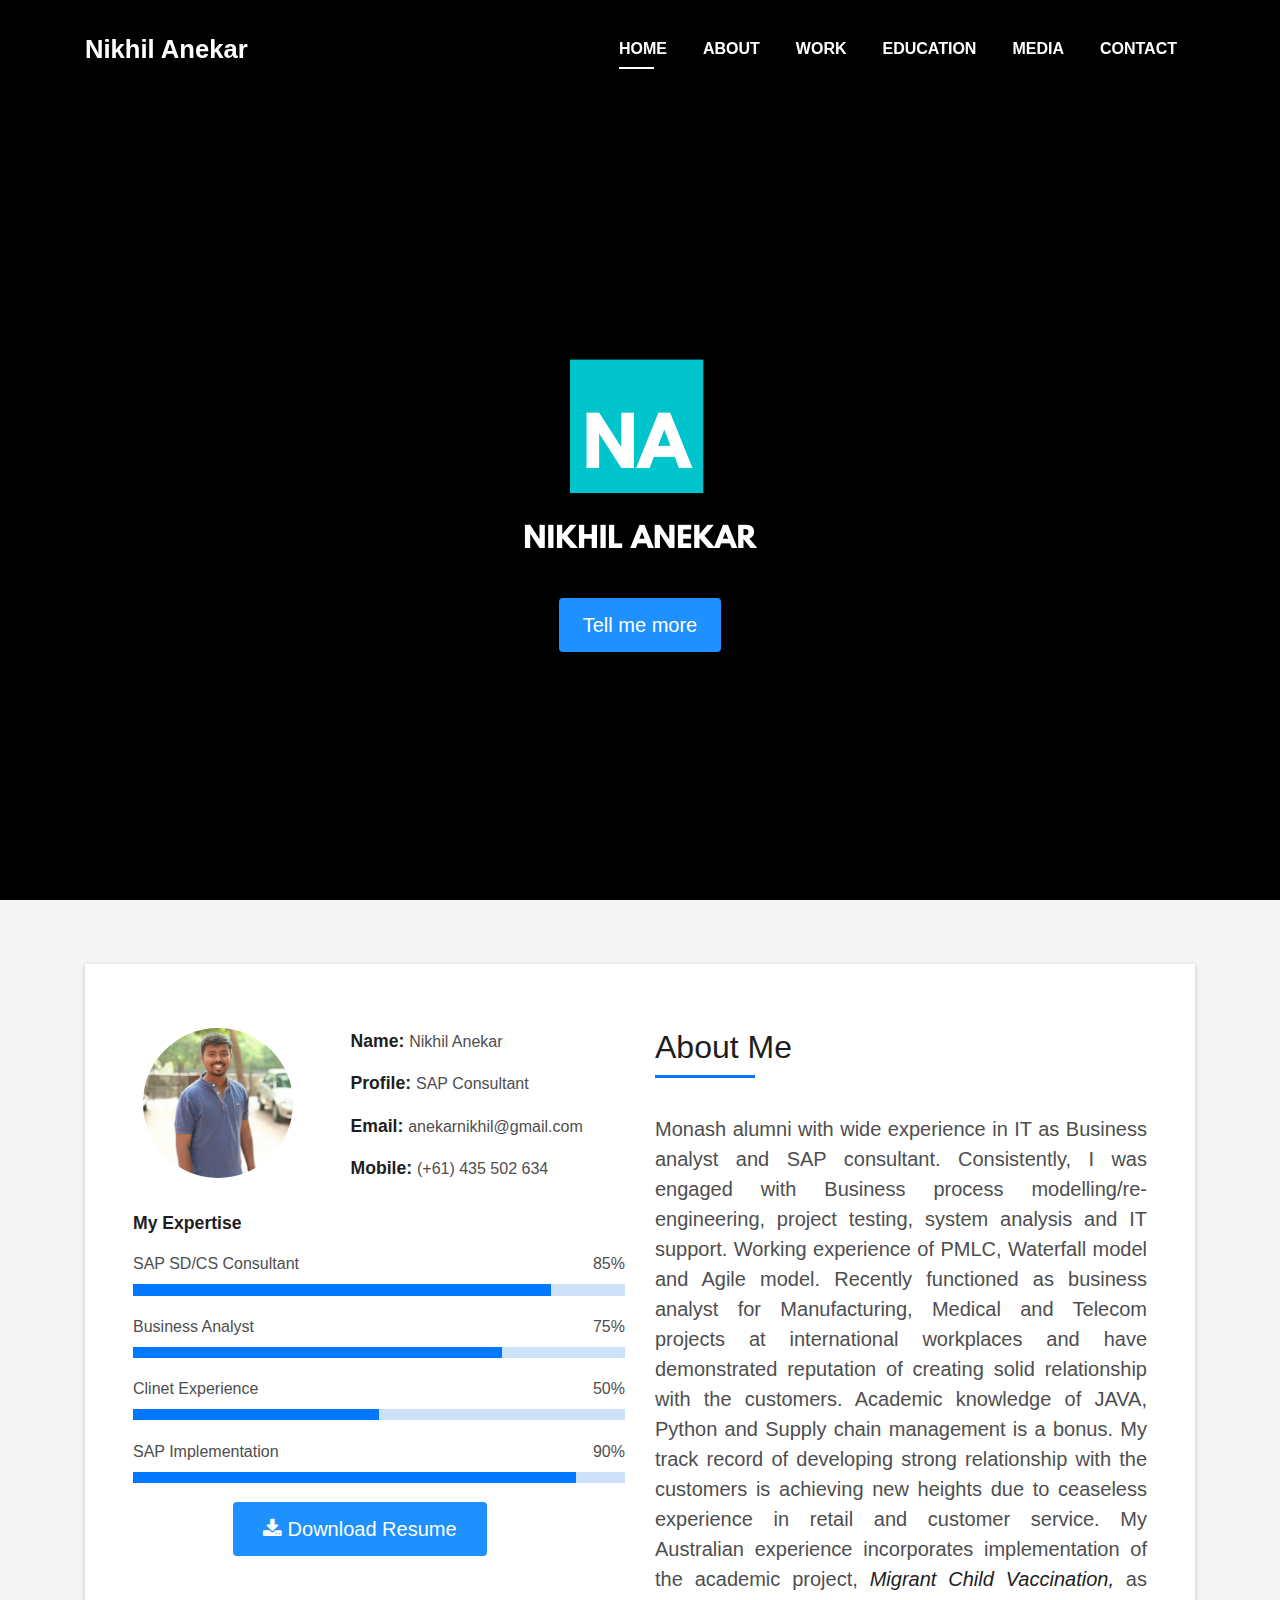
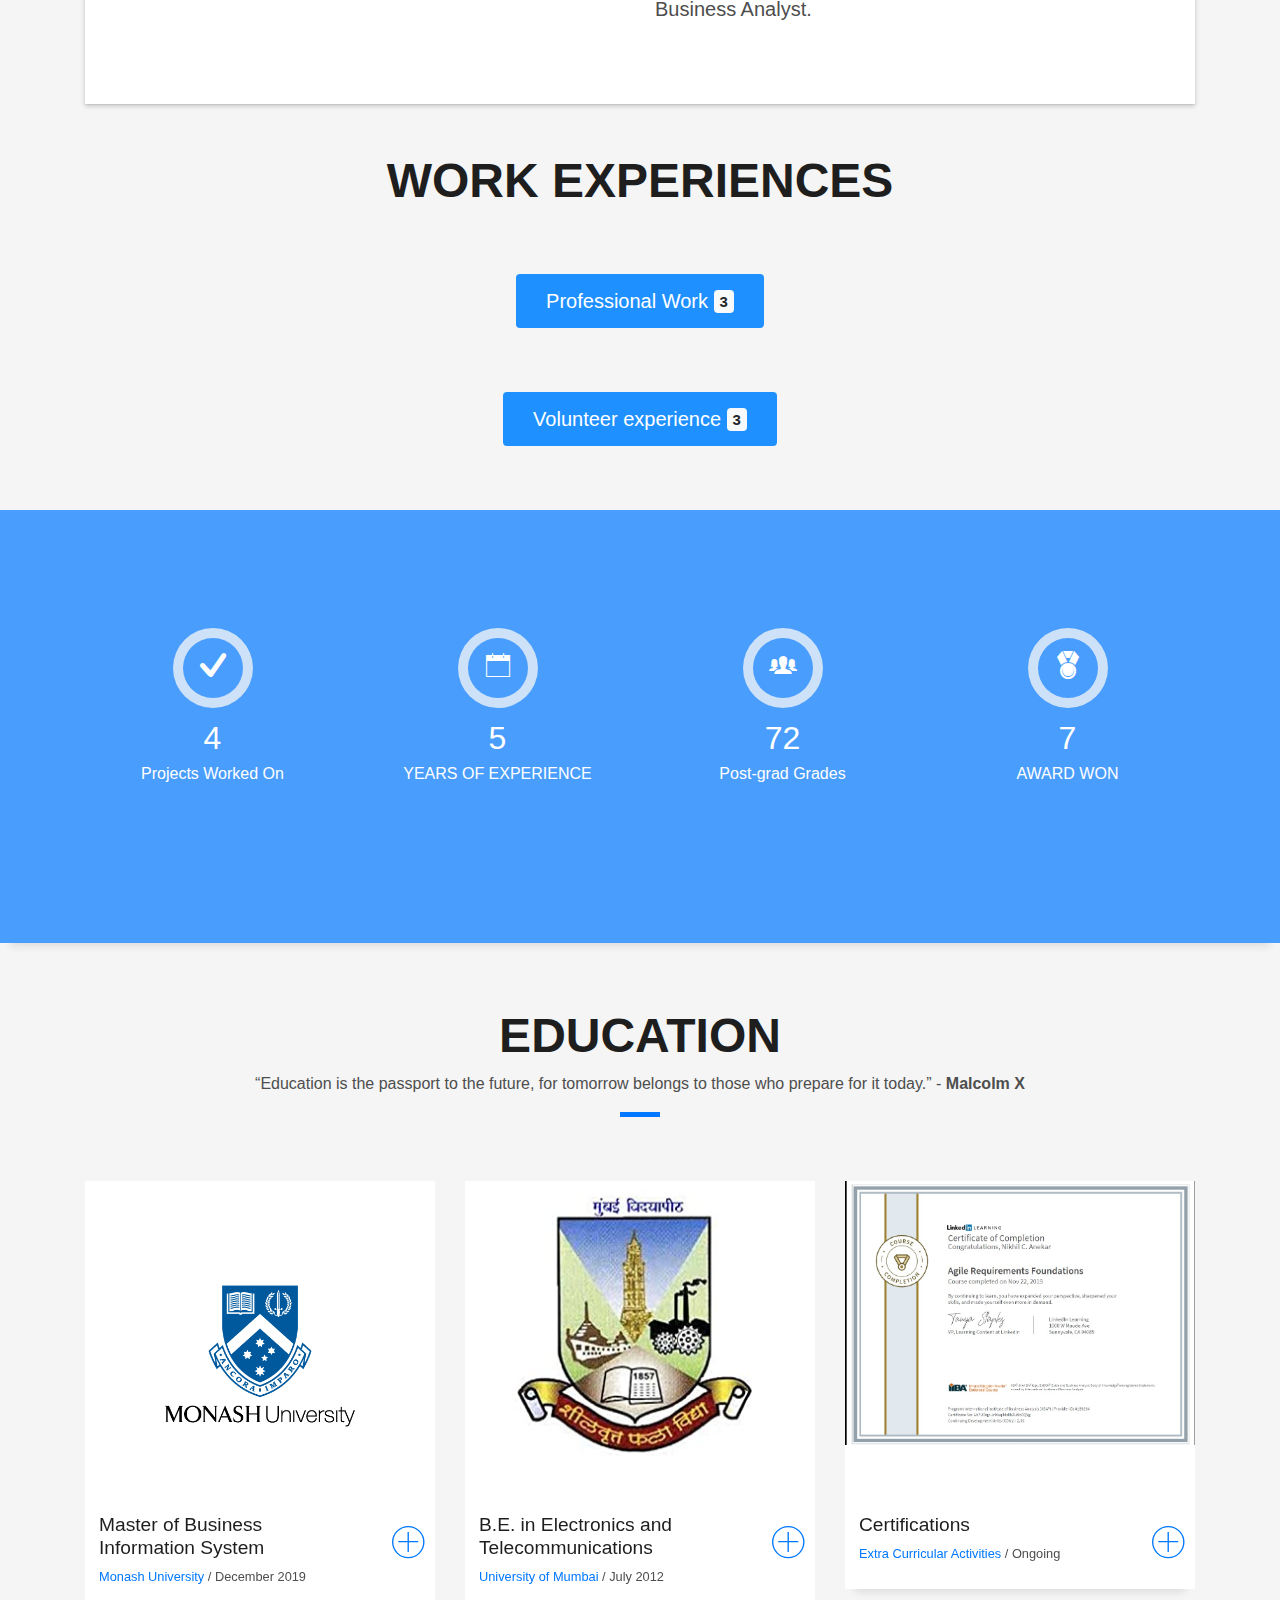
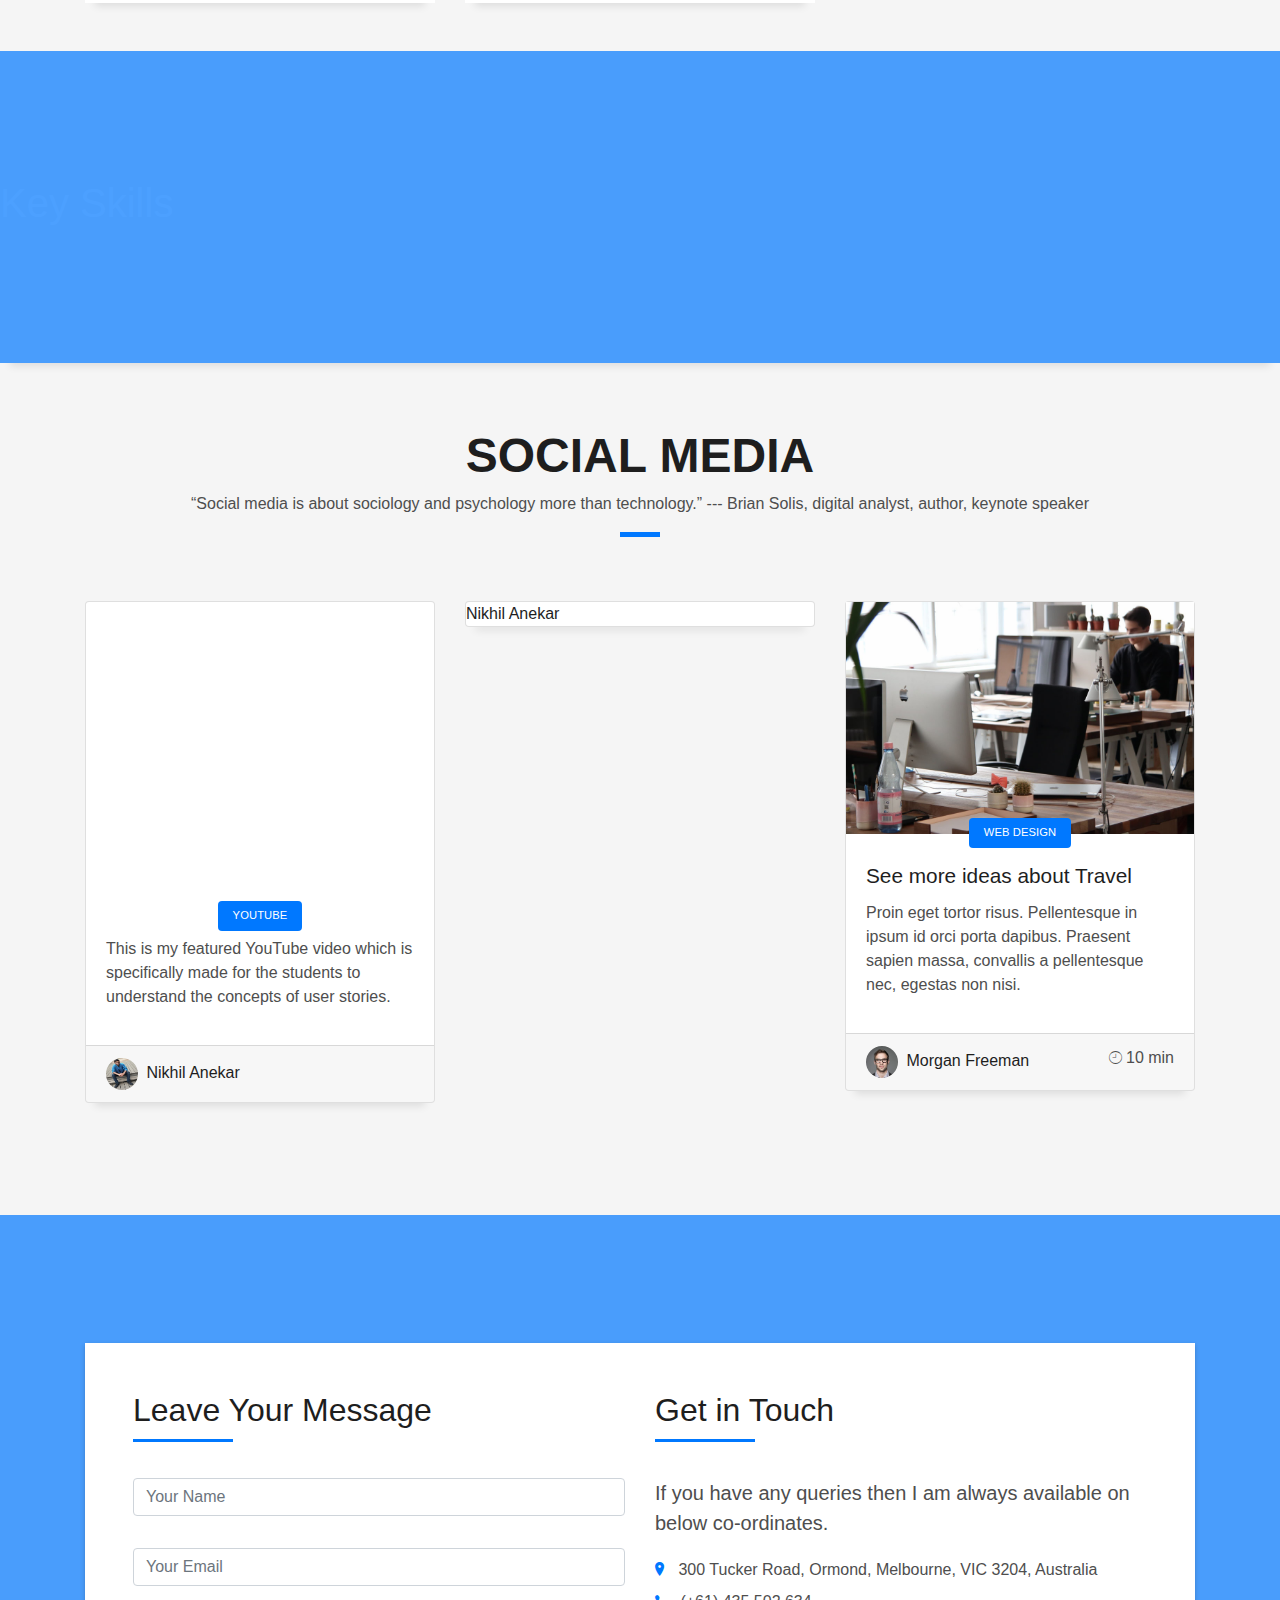
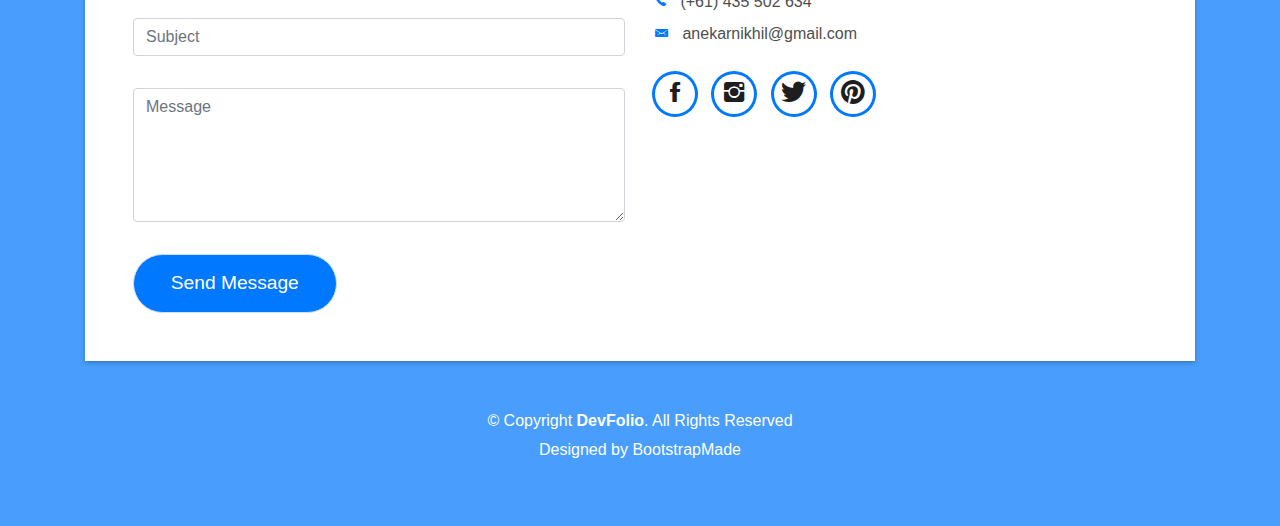
==== commit 7dc79097: "Update index.html" ====
--- a/index.html
+++ b/index.html
@@ -26,7 +26,7 @@
 
     <!-- Main Stylesheet File -->
     <link href="css/style.css" rel="stylesheet">
-   
+
 
     <!-- =======================================================
     Theme Name: DevFolio
@@ -37,7 +37,6 @@
 </head>
 
 <body id="page-top">
-
     <!--/ Nav Star /-->
     <nav class="navbar navbar-b navbar-trans navbar-expand-md fixed-top" id="mainNav">
         <div class="container">
@@ -73,7 +72,8 @@
     </nav>
     <!--/ Nav End /-->
 
-    <!--/ Intro Skew Star /
+<!--    Intro Page Start-->
+<!--
   <div id="home" class="intro route bg-image" style="background-image: url(img/insta_New.jpg);background-repeat: no-repeat;
   background-size: 1500px 695px">
     <div class="overlay-itro">
@@ -83,15 +83,15 @@
         <div class="table-cell">  
         <div class="container" style="padding-top: 350px">
             
-          <!--<h1 class="intro-title mb-4">I am Nikhil Anekar</h1>
+          <h1 class="intro-title mb-4">I am Nikhil Anekar</h1>
           <p class="intro-subtitle"><span class="text-slider-items">SAP Consultant, Business Analyst, System Analyst, Web Developer</span><strong class="text-slider"></strong></p>
           <p class="pt-3" style="color: white"><a class="btn btn-primary btn js-scroll px-4" href="#about" role="button" > Tell me more</a></p>
         </div>
       </div>
     </div>
-        </div>-->
-    <!--/ Intro Skew End /-->
-    <!--class="img-fluid rounded b-shadow-a-->"
+        </div>
+-->
+    
     <div id="home" class="intro route bg-image" style="background-image:url(img/New%20home%20logo.png);background-repeat: no-repeat; background-size: auto; background-color: black">
         <div class="intro-content display-table">
             <div class="table-cell">
@@ -101,6 +101,10 @@
             </div>
         </div>
     </div>
+<!--    Intro Page End -->
+
+    
+    <!--    About Me Section Start-->
     <section id="about" class="about-mf sect-pt4 route">
         <div class="container">
             <div class="row">
@@ -171,11 +175,6 @@
                                     <p class="lead" style="text-align:justify;">
                                         Monash alumni with wide experience in IT as Business analyst and SAP consultant. Consistently, I was engaged with Business process modelling/re-engineering, project testing, system analysis and IT support. Working experience of PMLC, Waterfall model and Agile model. Recently functioned as business analyst for Manufacturing, Medical and Telecom projects at international workplaces and have demonstrated reputation of creating solid relationship with the customers. Academic knowledge of JAVA, Python and Supply chain management is a bonus. My track record of developing strong relationship with the customers is achieving new heights due to ceaseless experience in retail and customer service. My Australian experience incorporates implementation of the academic project, <a href="https://a15-mcv.ml/" target="_blank"><b><i>Migrant Child Vaccination,</i></b></a> as Business Analyst.
                                     </p>
-
-                                    <!-- Main Stylesheet File 
-                    <p class="lead" style="text-align:justify;">  
-                    I started my career as SAP CS Consultant at Tata Consultancy Services in March 2013. During my five years of journey from a Trainee to IT Analyst, as SAP SD & CS Consultant, I work with the global clients on multiple instances and acquire in-depth knowledge about several business processes & IT Services. Fortunately, I received a golden opportunity to represent myself as Business Process Consultant for Siemens in Munich, Germany. While interacting with the people from different countries, I got influenced by their work culture and attitude towards life. This was the period when I changed my life goals and become more possesive about the IT.    
-                    </p> -->
                                 </div>
                             </div>
                         </div>
@@ -184,281 +183,387 @@
             </div>
         </div>
     </section>
-
-
-
-    <!--/ Section Services Star /-->
+    <!--    About Me Section End-->
+    
+    <!--    Work Section start -->
     <section id="service" class="services-mf route">
-        <div class="container">
+    <div class="container">
+    <div class="title-box text-center">
+                        <h3 class="title-a">
+                            Work Experiences
+                        </h3>
+    </div>
+    <!--/ Section Professional Work Starts /-->
+<!--    <section id="service" class="services-mf route">-->
+<!--        <div class="container">-->
             <div class="row">
                 <div class="col-sm-12">
                     <div class="title-box text-center">
-                        <h3 class="title-a">
-                            Professional Work
-                        </h3>
-                        <p class="subtitle-a">
+                        <p>
+                            <button class="btn btn-primary" type="button" data-toggle="collapse" aria-expanded="false" aria-controls="collapse1" data-target="#collapse1">
+                                Professional Work <span class="badge badge-light">3</span>
+                            </button>
                         </p>
-                        <div class="line-mf"></div>
-                    </div>
-                </div>
-            </div>
-            <div class="row">
-                <!--
-        <div class="col-md-4">
-          <div class="service-box" style= "width: 350px ; height: 300px;">
-            <div class="service-ico" style="width: 350px ; height: 100px;">
-            <img src="img/Siemens-Healthineers-logo-766x250.jpg" style="width: 300px; height: 100px">
-            </div>
-            <div class="service-content">
-            <a href="Siemens%20healtheers.html" target="_blank"> <h2 class="s-title">SAP Business Analyst / Functional Consultant</h2></a>
-              <p class="s-description text-center">
-              Siemens Healthineers – (Client of TCS)
-              </p>
-            </div>
-          </div>
-        </div>
--->
-                <div class="col-md-4">
-                    <div class="service-box" style="width: 350px ; height: 300px;">
-                        <div class="flip-box">
-                            <div class="flip-box-inner">
-                                <div class="flip-box-front">
-                                    <img src="img/Siemens-Healthineers-logo-766x250.jpg" style="width: 300px; height: 200px">
-                                </div>
-                                <div class="flip-box-back">
-                                    <!--                                    <a href="Siemens%20healtheers.html" target="_blank">-->
-                                    <h2>SAP Business Analyst / Functional Consultant</h2>
-                                    <button type="button" class="modalbutton" data-toggle="modal" data-target="#siemensModal" style="vertical-align:middle"><span>My Roles </span></button>
-                                    <!--                                    </a>-->
-                                </div>
-                            </div>
-                        </div>
-                    </div>
-                </div>
-
-                <!--Start of Modal Button for Siemens -->
-                <div class="modal fade" id="siemensModal" role="dialog">
-                    <div class="modal-dialog modal-lg">
-                        <div class="modal-content">
-
-                            <!-- Modal Header -->
-                            <div class="modal-header">
-                                <h4 class="modal-title"> Siemens Healthineers – (Client of TCS) <br> Duration: 1 year 10 months
-                                    <br>Project: Siemens Healthineers <br> Location: Mumbai, India</h4>
-                                <button type="button" class="close" data-dismiss="modal">&times;</button>
-                            </div>
-
-                            <!-- Modal body -->
-                            <div class="modal-body">
-                                <ol>
-                                    <li class="list-group-item">Handle client calls and understand the new requirements.</li>
-                                    <li class="list-group-item">Document current process (AS-IS) and new process (To Be) and analyze the gap in the business process.</li>
-                                    <li class="list-group-item">Worked majorly on SAP PM, MM and SD modules in SAP S/4 HANA.</li>
-                                    <li class="list-group-item">Managed SAP SD, FICO, PM configuration and master data</li>
-                                    <li class="list-group-item">Worked as Super user to carry master data changes.</li>
-                                    <li class="list-group-item">SAP configuration/customization, managing change requests and perform testing.</li>
-                                    <li class="list-group-item">Worked on customer creation, activity planning, pricing and billing.</li>
-                                    <li class="list-group-item">Attending user/ technician calls, logging service notifications, assigning priorities and then processing the</li>
-                                    <li class="list-group-item">SAP Customization includes creation of maintenance plans, DIP profiles, PM/CS configuration, handling master</li>
-                                    <li class="list-group-item">Worked across areas of sales & service orders, service notifications, maintenance contracts.</li>
-                                    <li class="list-group-item">Involved in end-to-end full cycle implementation of new project</li>
-                                    <li class="list-group-item">Manage bundled change requests in every quarter including estimation and provide post-implementation support.</li>
-                                    <li class="list-group-item">Provide BPI and BPR for existing processes.</li>
-                                    <li class="list-group-item">Working experience of different tools like SAP Solman, JIRA, Servicenow, Sharp and ITSM.</li>
-                                </ol>
-
-                            </div>
-
-                            <!-- Modal footer -->
-                            <div class="modal-footer">
-                                <button type="button" class="btn btn-danger" data-dismiss="modal">Close</button>
-                            </div>
-
-                        </div>
-                    </div>
-                </div>
-                <!--End of Modal Button Design-->
-                <!--Start of Unify-->
-                <div class="col-md-4">
-                    <div class="service-box" style="width: 350px ; height: 300px;">
-
-                        <div class="col-md-4">
-                            <!--            <div class="service-ico" style="width: 350px ; height: 100px;">-->
-
+                    </div>
+                </div>
+            </div>
+            <div class="collapse" id="collapse1">
+                <div class="row">
+                    <div class="col-md-4"><span class="badge badge-secondary" style="float: right">Latest</span>
+                        <div class="service-box" style="width: 350px ; height: 250px;">
                             <div class="flip-box">
                                 <div class="flip-box-inner">
                                     <div class="flip-box-front">
-                                        <img src="img/atos-unify-acquisition.jpg" style="width: 300px ; height: 200px; padding-bottom: 20px">
+                                        <img src="img/Siemens-Healthineers-logo-766x250.jpg" style="width: 300px; height: 200px">
                                     </div>
                                     <div class="flip-box-back">
-                                        <h2>SAP Business Analyst - Service Lifecycle Management</h2>
-                                        <button type="button" class="modalbutton" data-toggle="modal" data-target="#myModal" style="vertical-align:middle"><span>My Roles </span></button>
-                                    </div>
-                                </div>
-                            </div>
-                        </div>
-                    </div>
-                </div>
-
-                <!--Modal Button for Unify -->
-                <div class="modal fade" id="myModal" role="dialog">
-                    <div class="modal-dialog modal-lg">
-                        <div class="modal-content">
-
-                            <!-- Modal Header -->
-                            <div class="modal-header">
-                                <h4 class="modal-title"> Unify Communications <br> Duration: 7 months
-                                    <br>Project: Unify Communications, Onsite Team <br> Location: Munich Headquarters, Germany </h4>
-                                <button type="button" class="close" data-dismiss="modal">&times;</button>
-                            </div>
-
-                            <!-- Modal body -->
-                            <div class="modal-body">
-                                <ol>
-                                    <li class="list-group-item">Implemented business process re-engineering project for mobile technicians, service orders and service contracts.</li>
-                                    <li class="list-group-item">Configured PM/CS master data and performed data migration from old legacy systems.</li>
-                                    <li class="list-group-item">Conducted UAT, integrated testing, regression testing and post-implementation system testing.</li>
-                                    <li class="list-group-item">Discuss with the stakeholders and gather requirements to perform gap analysis and suggest BPIs.</li>
-                                    <li class="list-group-item">Acquired expertise in process mapping, business flow diagrams, swim lanes designing, RFC and RCA
-                                        documentation, project documentation and stakeholder management.</li>
-                                    <li class="list-group-item">Conducted workshops, prepared user manual and provided system training for end users.</li>
-
-                                </ol>
-
-                            </div>
-
-                            <!-- Modal footer -->
-                            <div class="modal-footer">
-                                <button type="button" class="btn btn-danger" data-dismiss="modal">Close</button>
-                            </div>
-
-                        </div>
-                    </div>
-                </div>
-                <!--End of Modal Button Design-->
-                <div class="col-md-4">
-                    <div class="service-box" style="width: 350px ; height: 300px;">
-                        <!--            <div class="service-ico">-->
-                        <div class="flip-box">
-                            <div class="flip-box-inner">
-                                <div class="flip-box-front">
-                                    <img src="img/TCS-small.jpg" style="width: 300px ; height: 200px">
-                                </div>
-                                <div class="flip-box-back">
-                                    <!--                                    <a href="Siemens%20healtheers.html" target="_blank">-->
-                                    <h2>SAP SD/CS Consultant</h2>
-                                    <!--                                    </a>-->
-                                    <button type="button" class="modalbutton" data-toggle="modal" data-target="#tcsModal" style="vertical-align:middle"><span>My Roles </span></button>
-
-                                </div>
-                            </div>
-                        </div>
-                    </div>
-                </div>
-                <!--Modal Button for TCS -->
-                <div class="modal fade" id="tcsModal" role="dialog">
-                    <div class="modal-dialog modal-lg">
-                        <div class="modal-content">
-
-                            <!-- Modal Header -->
-                            <div class="modal-header">
-                                <h4 class="modal-title"> Tata Consultancy Services <br> Duration: 2years 7 months
-                                    <br> Location: Mumbai, India </h4>
-                                <button type="button" class="close" data-dismiss="modal">&times;</button>
-                            </div>
-
-                            <!-- Modal body -->
-                            <div class="modal-body">
-                                <ol>
-                                    <li class="list-group-item">Worked as SAP support consultant to provide maintenance support and carry out system activities.</li>
-                                    <li class="list-group-item">• Actively worked in roll-out projects which are implemented to redesign a business process of Customer service area.</li>
-                                    <li class="list-group-item">• Worked on Service notification, service contracts and maintenance & repair processes.</li>
-                                    <li class="list-group-item">• Gathered working knowledge of integration of SAP system with other systems through IDOC, RF processes and SAP tables.</li>
-                                    <li class="list-group-item">• Implemented different ideas to handle and correct the errors occurring via interfaces which resulted in reduction of 40% of issues from other interfaces.</li>
-
-
-                                </ol>
-
-                            </div>
-
-                            <!-- Modal footer -->
-                            <div class="modal-footer">
-                                <button type="button" class="btn btn-danger" data-dismiss="modal">Close</button>
-                            </div>
-
-                        </div>
-                    </div>
-                </div>
-                <!--End of Modal Button Design-->
-            </div>
-        </div>
-
-    </section>
+                                        <!--                                    <a href="Siemens%20healtheers.html" target="_blank">-->
+                                        <h2>SAP Business Analyst / Functional Consultant</h2>
+                                        <button type="button" class="modalbutton" data-toggle="modal" data-target="#siemensModal" style="vertical-align:middle"><span>My Roles </span></button>
+                                        <!--                                    </a>-->
+                                    </div>
+                                </div>
+                            </div>
+                        </div>
+                    </div>
+
+                    <!--Start of Modal Button for Siemens -->
+                    <div class="modal fade" id="siemensModal" role="dialog">
+                        <div class="modal-dialog modal-lg">
+                            <div class="modal-content">
+
+                                <!-- Modal Header -->
+                                <div class="modal-header">
+                                    <h4 class="modal-title"> Siemens Healthineers – (Client of TCS) <br> Duration: 1 year 10 months
+                                        <br>Project: Siemens Healthineers <br> Location: Mumbai, India</h4>
+                                    <button type="button" class="close" data-dismiss="modal">&times;</button>
+                                </div>
+
+                                <!-- Modal body -->
+                                <div class="modal-body">
+                                    <ol>
+                                        <li class="list-group-item">Handle client calls and understand the new requirements.</li>
+                                        <li class="list-group-item">Document current process (AS-IS) and new process (To Be) and analyze the gap in the business process.</li>
+                                        <li class="list-group-item">Worked majorly on SAP PM, MM and SD modules in SAP S/4 HANA.</li>
+                                        <li class="list-group-item">Managed SAP SD, FICO, PM configuration and master data</li>
+                                        <li class="list-group-item">Worked as Super user to carry master data changes.</li>
+                                        <li class="list-group-item">SAP configuration/customization, managing change requests and perform testing.</li>
+                                        <li class="list-group-item">Worked on customer creation, activity planning, pricing and billing.</li>
+                                        <li class="list-group-item">Attending user/ technician calls, logging service notifications, assigning priorities and then processing the</li>
+                                        <li class="list-group-item">SAP Customization includes creation of maintenance plans, DIP profiles, PM/CS configuration, handling master</li>
+                                        <li class="list-group-item">Worked across areas of sales & service orders, service notifications, maintenance contracts.</li>
+                                        <li class="list-group-item">Involved in end-to-end full cycle implementation of new project</li>
+                                        <li class="list-group-item">Manage bundled change requests in every quarter including estimation and provide post-implementation support.</li>
+                                        <li class="list-group-item">Provide BPI and BPR for existing processes.</li>
+                                        <li class="list-group-item">Working experience of different tools like SAP Solman, JIRA, Servicenow, Sharp and ITSM.</li>
+                                    </ol>
+
+                                </div>
+
+                                <!-- Modal footer -->
+                                <div class="modal-footer">
+                                    <button type="button" class="btn btn-danger" data-dismiss="modal">Close</button>
+                                </div>
+
+                            </div>
+                        </div>
+                    </div>
+                    <!--End of Modal Button Design-->
+                    <!--Start of Unify-->
+                    <div class="col-md-4">
+                        <div class="service-box" style="width: 350px ; height:250px;">
+
+                            <div class="col-md-4">
+                                <!--            <div class="service-ico" style="width: 350px ; height: 100px;">-->
+
+                                <div class="flip-box">
+                                    <div class="flip-box-inner">
+                                        <div class="flip-box-front">
+                                            <img src="img/atos-unify-acquisition.jpg" style="width: 300px ; height: 200px; padding-bottom: 20px">
+                                        </div>
+                                        <div class="flip-box-back">
+                                            <h2>SAP Business Process Consultant</h2>
+                                            <button type="button" class="modalbutton" data-toggle="modal" data-target="#myModal" style="vertical-align:middle"><span>My Roles </span></button>
+                                        </div>
+                                    </div>
+                                </div>
+                            </div>
+                        </div>
+                    </div>
+
+                    <!--Modal Button for Unify -->
+                    <div class="modal fade" id="myModal" role="dialog">
+                        <div class="modal-dialog modal-lg">
+                            <div class="modal-content">
+
+                                <!-- Modal Header -->
+                                <div class="modal-header">
+                                    <h4 class="modal-title"> Unify Communications <br> Duration: 7 months
+                                        <br>Project: Unify Communications, Onsite Team <br> Location: Munich Headquarters, Germany </h4>
+                                    <button type="button" class="close" data-dismiss="modal">&times;</button>
+                                </div>
+
+                                <!-- Modal body -->
+                                <div class="modal-body">
+                                    <ol>
+                                        <li class="list-group-item">Implemented business process re-engineering project for mobile technicians, service orders and service contracts.</li>
+                                        <li class="list-group-item">Configured PM/CS master data and performed data migration from old legacy systems.</li>
+                                        <li class="list-group-item">Conducted UAT, integrated testing, regression testing and post-implementation system testing.</li>
+                                        <li class="list-group-item">Discuss with the stakeholders and gather requirements to perform gap analysis and suggest BPIs.</li>
+                                        <li class="list-group-item">Acquired expertise in process mapping, business flow diagrams, swim lanes designing, RFC and RCA
+                                            documentation, project documentation and stakeholder management.</li>
+                                        <li class="list-group-item">Conducted workshops, prepared user manual and provided system training for end users.</li>
+
+                                    </ol>
+
+                                </div>
+
+                                <!-- Modal footer -->
+                                <div class="modal-footer">
+                                    <button type="button" class="btn btn-danger" data-dismiss="modal">Close</button>
+                                </div>
+
+                            </div>
+                        </div>
+                    </div>
+                    <!--End of Modal Button Design-->
+                    <div class="col-md-4">
+                        <div class="service-box" style="width: 350px ; height: 250px;">
+                            <!--            <div class="service-ico">-->
+                            <div class="flip-box">
+                                <div class="flip-box-inner">
+                                    <div class="flip-box-front">
+                                        <img src="img/TCS-small.jpg" style="width: 300px ; height: 200px">
+                                    </div>
+                                    <div class="flip-box-back">
+                                        <!--                                    <a href="Siemens%20healtheers.html" target="_blank">-->
+                                        <h2>SAP SD/CS Consultant</h2>
+                                        <!--                                    </a>-->
+                                        <button type="button" class="modalbutton" data-toggle="modal" data-target="#tcsModal" style="vertical-align:middle"><span>My Roles </span></button>
+
+                                    </div>
+                                </div>
+                            </div>
+                        </div>
+                    </div>
+                    <!--Modal Button for TCS -->
+                    <div class="modal fade" id="tcsModal" role="dialog">
+                        <div class="modal-dialog modal-lg">
+                            <div class="modal-content">
+
+                                <!-- Modal Header -->
+                                <div class="modal-header">
+                                    <h4 class="modal-title"> Tata Consultancy Services <br> Duration: 2years 7 months
+                                        <br> Location: Mumbai, India </h4>
+                                    <button type="button" class="close" data-dismiss="modal">&times;</button>
+                                </div>
+
+                                <!-- Modal body -->
+                                <div class="modal-body">
+                                    <ol>
+                                        <li class="list-group-item">Worked as SAP support consultant to provide maintenance support and carry out system activities.</li>
+                                        <li class="list-group-item">• Actively worked in roll-out projects which are implemented to redesign a business process of Customer service area.</li>
+                                        <li class="list-group-item">• Worked on Service notification, service contracts and maintenance & repair processes.</li>
+                                        <li class="list-group-item">• Gathered working knowledge of integration of SAP system with other systems through IDOC, RF processes and SAP tables.</li>
+                                        <li class="list-group-item">• Implemented different ideas to handle and correct the errors occurring via interfaces which resulted in reduction of 40% of issues from other interfaces.</li>
+
+
+                                    </ol>
+
+                                </div>
+
+                                <!-- Modal footer -->
+                                <div class="modal-footer">
+                                    <button type="button" class="btn btn-danger" data-dismiss="modal">Close</button>
+                                </div>
+
+                            </div>
+                        </div>
+                    </div>
+                    <!--End of Modal Button Design-->
+                </div>
+            </div>
+<!--    </section>-->
+    <!--/ Section Professional Work End /-->
+
     <!-- Create Casual Work-->
-    <section id="service" class="services-mf route">
-        <div class="container">
+<!--    <section id="service" class="services-mf route">-->
+<!--        <div class="container">-->
             <div class="row">
                 <div class="col-sm-12">
                     <div class="title-box text-center">
-                        <h3 class="title-a">
-                            Domain Experience
-                        </h3>
+                        <p>
+                            <button class="btn btn-primary" type="button" data-toggle="collapse" data-target="#collapse2" aria-expanded="false" aria-controls="collapse2">
+                                Volunteer experience <span class="badge badge-light">3</span>
+                            </button>
+                        </p>
+<!--
                         <p class="subtitle-a">
-                            These my Extra Curricullar jobs
+                            <b>"A brand for a company is like a reputation for a person. You earn reputation by trying to do hard things well." Jeff Bezos</b>
                         </p>
                         <div class="line-mf"></div>
-                    </div>
-                </div>
-            </div>
-
-            <div class="row">
-                <div class="col-md-4">
-                    <!--
-                    <div class="service-box" style="width: 350px ; height: 300px;">
-                        <div class="service-ico">
-                            <span class="ico-circle"><i class="ion-android-phone-portrait"></i></span>
-                        </div>
-                        <div class="service-content">
-                            <h2 class="s-title">Customer Service Consultant</h2>
-                            <p class="s-description text-center">
-                                Myer Chadstone
-                            </p>
-                        </div>
-                    </div>
 -->
-                </div>
-                <div class="col-md-4">
-                    <div class="service-box" style="width: 350px ; height: 300px;">
-                        <div class="service-ico">
-                            <span class="ico-circle"><i class="ion-paintbrush"></i></span>
-                        </div>
-                        <div class="service-content">
-                            <h2 class="s-title">Customer Service Representative</h2>
-                            <p class="s-description text-center">
-                                Melbourne Racing Club
-                            </p>
-                        </div>
-                    </div>
-                </div>
-                <div class="col-md-4">
-                    <div class="service-box" style="width: 350px ; height: 300px;">
-                        <div class="service-ico">
-                            <span class="ico-circle"><i class="ion-trains"></i></span>
-                            <!--<i class="ion-stats-bars"></i>-->
-                        </div>
-                        <div class="service-content">
-                            <h2 class="s-title">Customer Assistance</h2>
-                            <p class="s-description text-center">
-                                Metro Communications
-                            </p>
-                        </div>
-                    </div>
-                </div>
-            </div>
+                    </div>
+                </div>
+            </div>
+            <div  class="collapse" id="collapse2">
+                <div class="row">
+                    <div class="col-md-4"><span class="badge badge-primary" style="float: right">Current</span>
+                        <div class="service-box" style="width: 350px ; height: 250px;">
+                            <div class="flip-box">
+                                <div class="flip-box-inner">
+                                    <div class="flip-box-front">
+                                        <img src="img/MRC%20logo.png" style="width: 300px ; height: 200px; padding-bottom: 20px">
+                                    </div>
+                                    <div class="flip-box-back">
+                                        <h2>Customer Service Representative</h2>
+                                        <button type="button" class="modalbutton" data-toggle="modal" data-target="#mrcModal" style="vertical-align:middle"><span>My Duties</span></button>
+                                    </div>
+                                </div>
+                            </div>
+                        </div>
+                    </div>
+                    
+                    <!--Start of Modal Button for MRC -->
+                    <div class="modal fade" id="mrcModal" role="dialog">
+                        <div class="modal-dialog">
+                            <div class="modal-content">
+
+                                <!-- Modal Header -->
+                                <div class="modal-header">
+                                    <h4 class="modal-title"> Melbourne Racing Club <br> Duration: Aug 2018 to current
+                                         <br>Location: Melbourne, Australia</h4>
+                                    <button type="button" class="close" data-dismiss="modal">&times;</button>
+                                </div>
+
+                                <!-- Modal body -->
+                                <div class="modal-body">
+                                    <ol>
+                                        <li class="list-group-item">Working as a Customer Service Representative on MRC Raceday Events</li>
+                                        <li class="list-group-item">Greeting Guests and help customers by resolving their queries on spot.</li>
+                                        <li class="list-group-item">Assist to the reporting manager in daily tasks. </li>
+                                    </ol>
+                                </div>
+
+                                <!-- Modal footer -->
+                                <div class="modal-footer">
+                                    <button type="button" class="btn btn-danger" data-dismiss="modal">Close</button>
+                                </div>
+
+                            </div>
+                        </div>
+                    </div>
+                    <!--End of Modal Button for MRC -->
+                    
+                
+
+                    <!--Start of Myer -->
+                    <div class="col-md-4">
+                        <div class="service-box" style="width: 350px ; height: 250px;">
+                            <div class="flip-box">
+                                <div class="flip-box-inner">
+                                    <div class="flip-box-front">
+                                        <img src="img/Myer-e1564613339325.png" style="width: 300px ; height: 200px; padding-bottom: 20px">
+                                    </div>
+                                    <div class="flip-box-back">
+                                        <h2>Customer Service and Sales Specilist</h2>
+                                        <button type="button" class="modalbutton" data-toggle="modal" data-target="#myerModal" style="vertical-align:middle"><span>My Duties</span></button>
+                                    </div>
+                                </div>
+                            </div>
+                        </div>
+                    </div>
+                    <!--end of Myer -->
+                      <!--Start of Modal Button for Myer -->
+                    <div class="modal fade" id="myerModal" role="dialog">
+                        <div class="modal-dialog">
+                            <div class="modal-content">
+
+                                <!-- Modal Header -->
+                                <div class="modal-header">
+                                    <h4 class="modal-title"> Myer, Chadstone <br> Duration: October 2018 to Dec 2019
+                                         <br>Location: Melbourne, Australia</h4>
+                                    <button type="button" class="close" data-dismiss="modal">&times;</button>
+                                </div>
+
+                                <!-- Modal body -->
+                                 <div class="modal-body">
+                                     <ol>
+                                          <li class="list-group-item">Worked as a Customer Sales specialist for Home entertainment and Small Electrical appliances at Myer. </li>
+                                         <li class="list-group-item"> Customer consultation and understandin their needs</li>
+                                         <li class="list-group-item"> Suggesting a right product as per customer requirement</li>
+                                         <li class="list-group-item"> Promote Myer care plan / warranty plans</li>
+                                         <li class="list-group-item"> Negotiate with the customer as per their quotation</li>
+                                         <li class="list-group-item"> Paperwork of closing shift, stock management and sending report to the manager.</li>
+                                     </ol>
+                                 </div>
+
+                                <!-- Modal footer -->
+                                <div class="modal-footer">
+                                    <button type="button" class="btn btn-danger" data-dismiss="modal">Close</button>
+                                </div>
+
+                            </div>
+                        </div>
+                    </div>
+                    <!--End of Modal Button for Myer -->
+                    
+                    <!--Start of DNA -->
+                    <div class="col-md-4">
+                        <div class="service-box" style="width: 350px ; height: 250px;">
+                           <div class="flip-box">
+                                <div class="flip-box-inner">
+                                    <div class="flip-box-front">
+                                        <img src="img/DNA_logo.png" style="width: 300px ; height: 200px; padding-bottom: 20px">
+                                    </div>
+                                    <div class="flip-box-back">
+                                        <h2>Customer Service Representative</h2>
+                                        <button type="button" class="modalbutton" data-toggle="modal" data-target="#dnaModal" style="vertical-align:middle"><span>My Duties</span></button>
+                                    </div>
+                                </div>
+                            </div>
+                        </div>
+                    </div>
+                    <!--End of DNA -->
+                     <!--Start of Modal Button for DNA -->
+                    <div class="modal fade" id="dnaModal" role="dialog">
+                        <div class="modal-dialog">
+                            <div class="modal-content">
+
+                                <!-- Modal Header -->
+                                <div class="modal-header">
+                                    <h4 class="modal-title"> Metro Communications<br> Duration: Dec 2019 to current
+                                         <br>Location: Melbourne, Australia</h4>
+                                    <button type="button" class="close" data-dismiss="modal">&times;</button>
+                                </div>
+
+                                <!-- Modal body -->
+                                 <div class="modal-body">
+                                     <ol>
+                                          <li class="list-group-item">   Assist the passenger for the next bus timings and suggest them best route </li>
+                                         <li class="list-group-item"> Provide report to the team leader about the bus frequency and passenger count.
+                                         </li>
+                                     </ol>
+                                 </div>
+
+                                <!-- Modal footer -->
+                                <div class="modal-footer">
+                                    <button type="button" class="btn btn-danger" data-dismiss="modal">Close</button>
+                                </div>
+
+                            </div>
+                        </div>
+                    </div>
+                    <!--End of Modal Button for DNA -->                    
+                </div>
+            </div>
+<!--    </section>-->
+    <!--/ Section Services End /-->
         </div>
     </section>
-    <!--/ Section Services End /-->
-
+     <!--    Work Section End -->
+    
+<!--  Section Counts Start  -->
     <div class="section-counter paralax-mf bg-image" style="background-image: url(img/counters-bg.jpg)">
         <div class="overlay-mf"></div>
         <div class="container">
@@ -510,8 +615,9 @@
             </div>
         </div>
     </div>
-
-    <!--/ Section Portfolio Education /-->
+<!--  Section Counts End  -->
+    
+    <!--/ Section Portfolio Education Start/-->
     <section id="work" class="portfolio-mf sect-pt4 route">
         <div class="container">
             <div class="row">
@@ -606,9 +712,9 @@
             </div>
         </div>
     </section>
-
-
-    <!-- The Modal -->
+  <!--/ Section Portfolio Education End /-->
+
+  
 
 
     <!-- Start of Certifications-->
@@ -706,6 +812,7 @@
     </div>
   </section>-->
     <!--/ Section Certification End /-->
+    
     <!--Section Key SKills Start -->
     <div class="section-counter paralax-mf bg-image" style="background-image: url(img/counters-bg.jpg)">
         <h1 style="color: white">Key Skills</h1>
@@ -719,7 +826,8 @@
         </div>
     </div>
     <!--Section Key Skills End-->
-    <!--/ Section Testimonials Star /-->
+    
+    <!--/ Section Testimonials Start /-->
     <!--  <div class="testimonials paralax-mf bg-image" style="background-image: url(img/overlay-bg.jpg)">
     <div class="overlay-mf"></div>
     <div class="container">
@@ -757,7 +865,8 @@
     </div>
   </div>
 -->
-
+<!--/ Section Testimonials end /-->
+    
     <!--/ Section Blog Star /-->
     <section id="blog" class="blog-mf sect-pt4 route">
         <div class="container">
@@ -997,6 +1106,7 @@
         </footer>
     </section>
     <!--/ Section Contact-footer End /-->
+    
     <a href="#" class="back-to-top"><i class="fa fa-chevron-up"></i></a>
     <div id="preloader"></div>
 
@@ -1020,9 +1130,9 @@
     <!-- LinkedIn Template-->
     <script type="text/javascript" src="https://platform.linkedin.com/badges/js/profile.js" async defer></script>
 
-<!--    Modal Data Scripts -->
+    <!--    Modal Data Scripts -->
     <script src="https://ajax.googleapis.com/ajax/libs/jquery/3.4.1/jquery.min.js"></script>
-  <script src="https://maxcdn.bootstrapcdn.com/bootstrap/3.4.1/js/bootstrap.min.js"></script>
+    <script src="https://maxcdn.bootstrapcdn.com/bootstrap/3.4.1/js/bootstrap.min.js"></script>
 
 </body>
 
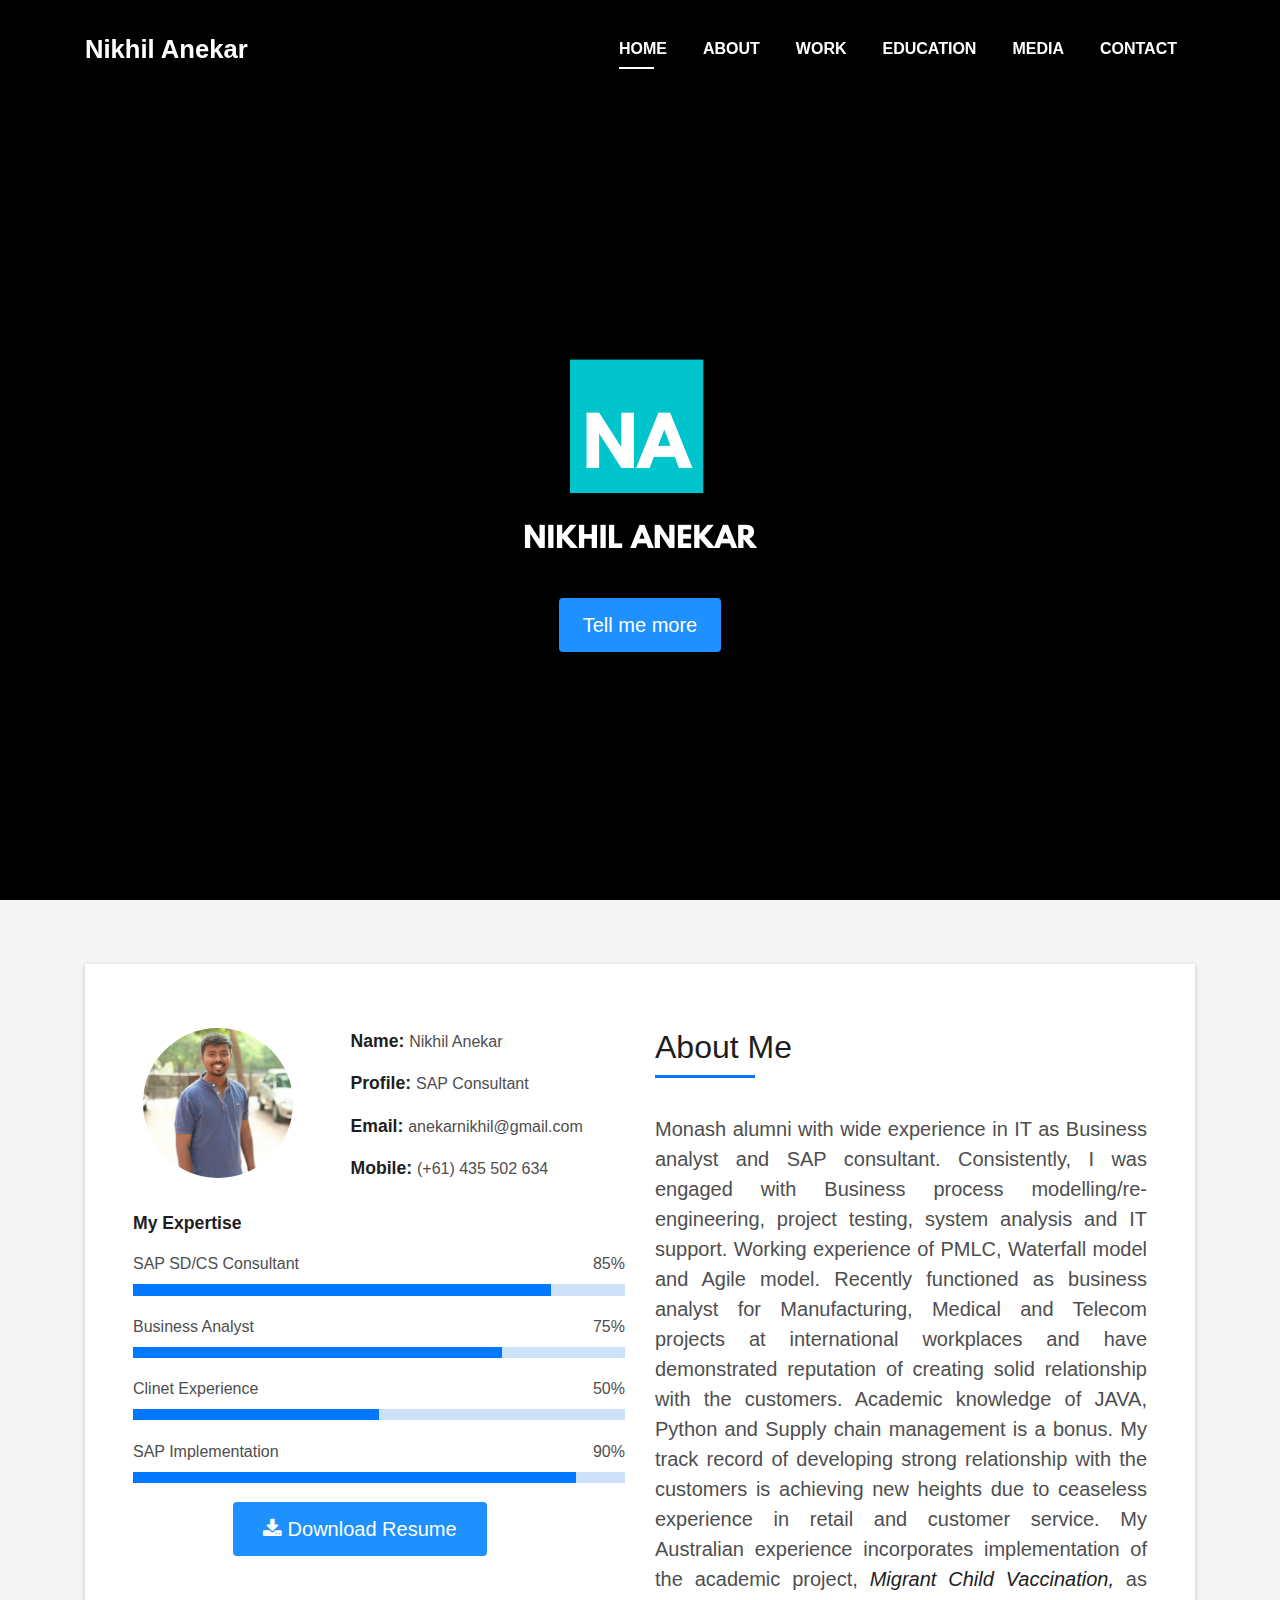
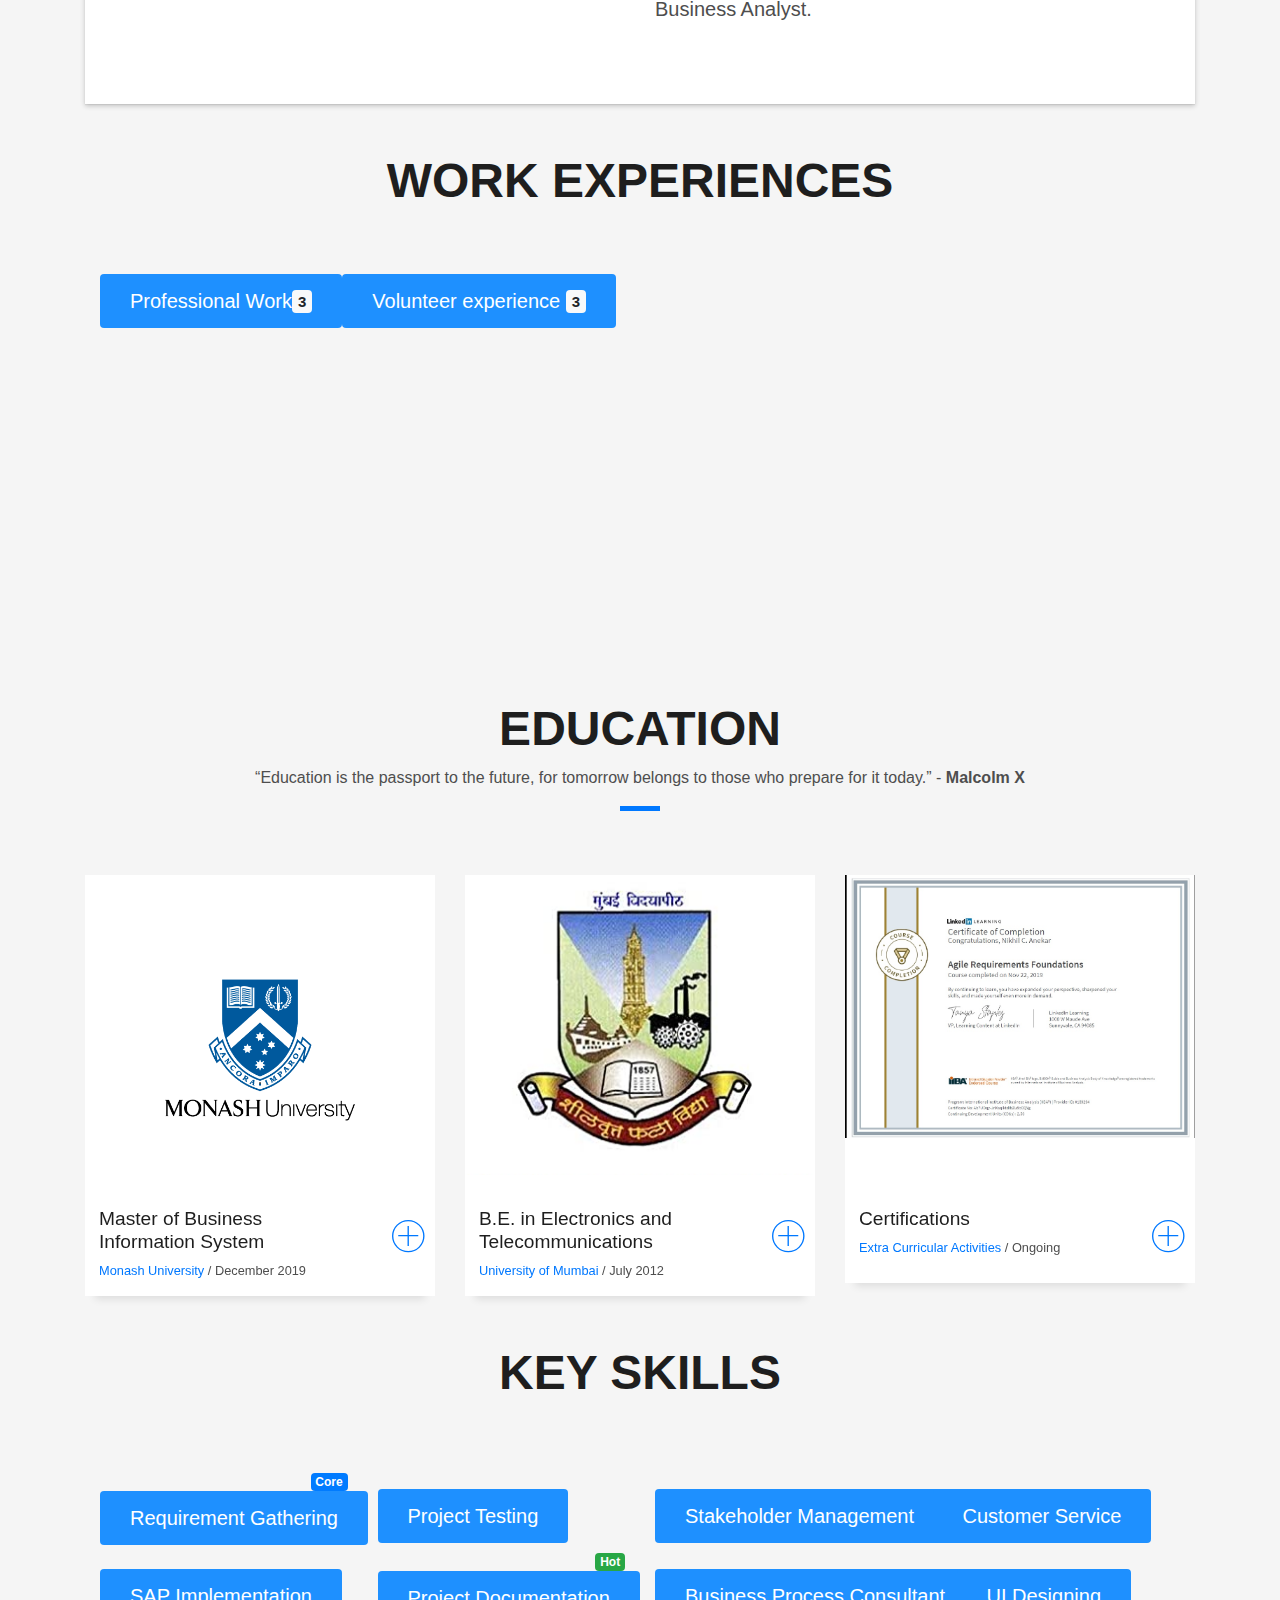
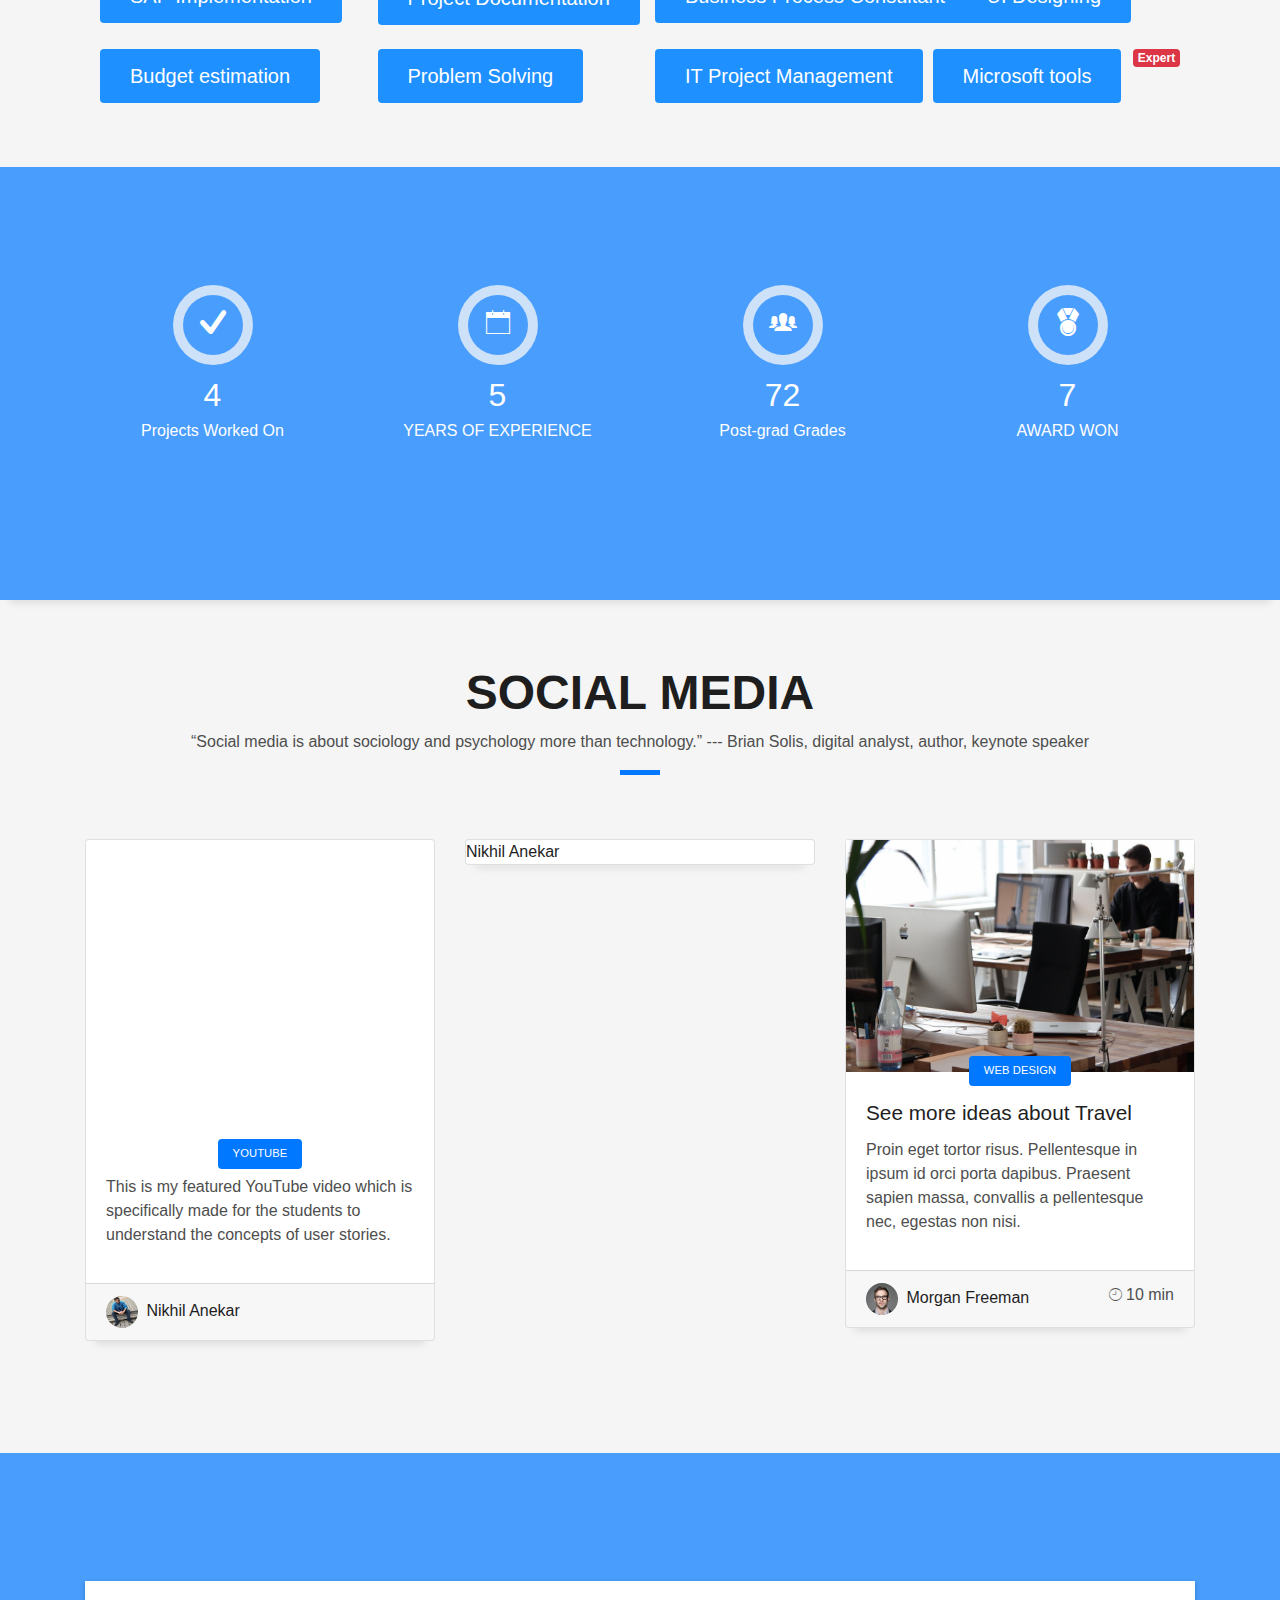
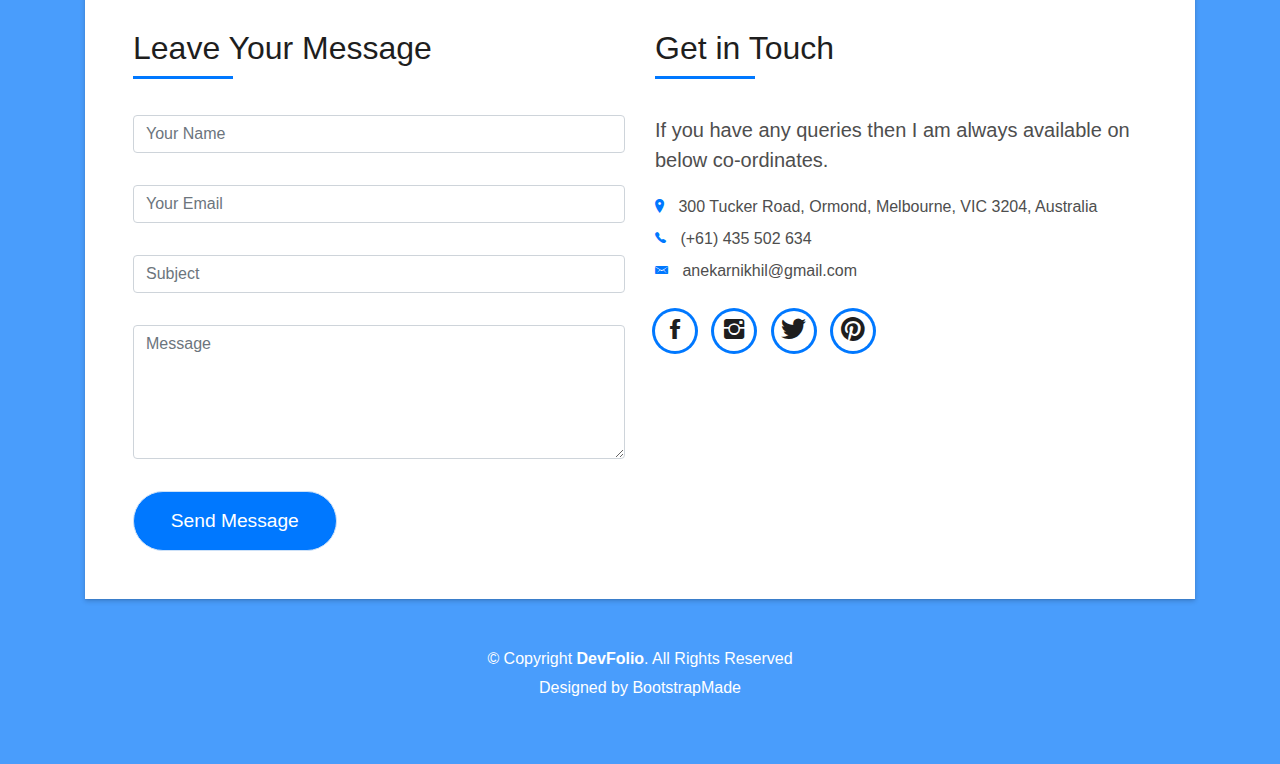
==== commit fb2e1f62: "Commit to master" ====
--- a/index.html
+++ b/index.html
@@ -186,7 +186,7 @@
     <!--    About Me Section End-->
     
     <!--    Work Section start -->
-    <section id="service" class="services-mf route">
+    <section id="service">
     <div class="container">
     <div class="title-box text-center">
                         <h3 class="title-a">
@@ -196,18 +196,32 @@
     <!--/ Section Professional Work Starts /-->
 <!--    <section id="service" class="services-mf route">-->
 <!--        <div class="container">-->
+        <div id="exTab1" class="container">	
+          <ul class="nav nav-pills nav-justified">
+              <li class="active"><a data-toggle="pill" href="#prof"><button type="button" class="btn btn-info">
+                  Professional Work<span class="badge badge-light">3</span></button>
+                      </a></li>
+              <li><a data-toggle="pill" href="#volunteer"><button type="button" class="btn btn-info">
+                          Volunteer experience <span class="badge badge-light">3</span></button>
+                      </a></li>
+          </ul>
+            
+<!--
             <div class="row">
                 <div class="col-sm-12">
                     <div class="title-box text-center">
                         <p>
-                            <button class="btn btn-primary" type="button" data-toggle="collapse" aria-expanded="false" aria-controls="collapse1" data-target="#collapse1">
+                            <button class="btn btn-primary" type="button" data-toggle="collapse" aria-expanded="false" aria-controls="collapse1" href="#collapse1">
                                 Professional Work <span class="badge badge-light">3</span>
                             </button>
                         </p>
                     </div>
                 </div>
             </div>
-            <div class="collapse" id="collapse1">
+-->
+            <div class="tab-content">
+        <div id="prof" class="tab-pane fade in active">
+<!--            <div class="collapse" id="collapse1">-->
                 <div class="row">
                     <div class="col-md-4"><span class="badge badge-secondary" style="float: right">Latest</span>
                         <div class="service-box" style="width: 350px ; height: 250px;">
@@ -382,31 +396,38 @@
                     </div>
                     <!--End of Modal Button Design-->
                 </div>
-            </div>
+                     </div>
 <!--    </section>-->
     <!--/ Section Professional Work End /-->
 
     <!-- Create Casual Work-->
 <!--    <section id="service" class="services-mf route">-->
 <!--        <div class="container">-->
+<!--
             <div class="row">
                 <div class="col-sm-12">
                     <div class="title-box text-center">
+                        <li>
                         <p>
-                            <button class="btn btn-primary" type="button" data-toggle="collapse" data-target="#collapse2" aria-expanded="false" aria-controls="collapse2">
+                            <button class="btn btn-primary" type="button" data-toggle="collapse" href="#collapse2" aria-expanded="false" aria-controls="collapse2">
                                 Volunteer experience <span class="badge badge-light">3</span>
                             </button>
                         </p>
+                        </li>
+-->
 <!--
                         <p class="subtitle-a">
                             <b>"A brand for a company is like a reputation for a person. You earn reputation by trying to do hard things well." Jeff Bezos</b>
                         </p>
                         <div class="line-mf"></div>
 -->
-                    </div>
-                </div>
-            </div>
-            <div  class="collapse" id="collapse2">
+<!--
+                    </div>
+                </div>
+            </div>
+-->
+             <div id="volunteer" class="tab-pane fade">
+<!--            <div  class="collapse" id="collapse2">-->
                 <div class="row">
                     <div class="col-md-4"><span class="badge badge-primary" style="float: right">Current</span>
                         <div class="service-box" style="width: 350px ; height: 250px;">
@@ -556,66 +577,15 @@
                     </div>
                     <!--End of Modal Button for DNA -->                    
                 </div>
-            </div>
+                 </div>
 <!--    </section>-->
     <!--/ Section Services End /-->
+        </div>
+        </div>
         </div>
     </section>
      <!--    Work Section End -->
     
-<!--  Section Counts Start  -->
-    <div class="section-counter paralax-mf bg-image" style="background-image: url(img/counters-bg.jpg)">
-        <div class="overlay-mf"></div>
-        <div class="container">
-            <div class="row">
-                <div class="col-sm-3 col-lg-3">
-                    <div class="counter-box counter-box pt-4 pt-md-0">
-                        <div class="counter-ico">
-                            <span class="ico-circle"><i class="ion-checkmark-round"></i></span>
-                        </div>
-                        <div class="counter-num">
-                            <p class="counter">4</p>
-                            <span class="counter-text">Projects Worked On</span>
-                        </div>
-                    </div>
-                </div>
-                <div class="col-sm-3 col-lg-3">
-                    <div class="counter-box pt-4 pt-md-0">
-                        <div class="counter-ico">
-                            <span class="ico-circle"><i class="ion-ios-calendar-outline"></i></span>
-                        </div>
-                        <div class="counter-num">
-                            <p class="counter">5</p>
-                            <span class="counter-text">YEARS OF EXPERIENCE</span>
-                        </div>
-                    </div>
-                </div>
-                <div class="col-sm-3 col-lg-3">
-                    <div class="counter-box pt-4 pt-md-0">
-                        <div class="counter-ico">
-                            <span class="ico-circle"><i class="ion-ios-people"></i></span>
-                        </div>
-                        <div class="counter-num">
-                            <p class="counter">72</p>
-                            <span class="counter-text">Post-grad Grades</span>
-                        </div>
-                    </div>
-                </div>
-                <div class="col-sm-3 col-lg-3">
-                    <div class="counter-box pt-4 pt-md-0">
-                        <div class="counter-ico">
-                            <span class="ico-circle"><i class="ion-ribbon-a"></i></span>
-                        </div>
-                        <div class="counter-num">
-                            <p class="counter">7</p>
-                            <span class="counter-text">AWARD WON</span>
-                        </div>
-                    </div>
-                </div>
-            </div>
-        </div>
-    </div>
-<!--  Section Counts End  -->
     
     <!--/ Section Portfolio Education Start/-->
     <section id="work" class="portfolio-mf sect-pt4 route">
@@ -637,7 +607,7 @@
             <div class="row">
                 <div class="col-md-4">
                     <div class="work-box">
-                        <a href="img/work-1.jpg" data-lightbox="Whats up">
+                        <a href="blog-single.html" target="_blank">
                             <div class="work-img" style="width: 350px; height: 300px">
                                 <img src="img/monash-university-logo%20-%20Copy.png" alt="" class="img-fluid">
                             </div>
@@ -651,7 +621,7 @@
                                     </div>
                                     <div class="col-sm-4">
                                         <div class="w-like">
-                                            <span class="ion-ios-plus-outline"></span>
+                                            <span class="ion-ios-plus-outline" data-toggle="modal" data-target="#siemensModal" ></span>
                                         </div>
                                     </div>
                                 </div>
@@ -659,6 +629,52 @@
                         </a>
                     </div>
                 </div>
+                
+                 <!--Start of Modal for Monash-->
+                    <div class="modal fade" id="siemensModal" role="dialog">
+                        <div class="modal-dialog modal-lg">
+                            <div class="modal-content">
+
+                                <!-- Modal Header -->
+                                <div class="modal-header">
+                                    <h4 class="modal-title"> Siemens Healthineers – (Client of TCS) <br> Duration: 1 year 10 months
+                                        <br>Project: Siemens Healthineers <br> Location: Mumbai, India</h4>
+                                    <button type="button" class="close" data-dismiss="modal">&times;</button>
+                                </div>
+
+                                <!-- Modal body -->
+                                <div class="modal-body">
+                                    <ol>
+                                        <li class="list-group-item">Handle client calls and understand the new requirements.</li>
+                                        <li class="list-group-item">Document current process (AS-IS) and new process (To Be) and analyze the gap in the business process.</li>
+                                        <li class="list-group-item">Worked majorly on SAP PM, MM and SD modules in SAP S/4 HANA.</li>
+                                        <li class="list-group-item">Managed SAP SD, FICO, PM configuration and master data</li>
+                                        <li class="list-group-item">Worked as Super user to carry master data changes.</li>
+                                        <li class="list-group-item">SAP configuration/customization, managing change requests and perform testing.</li>
+                                        <li class="list-group-item">Worked on customer creation, activity planning, pricing and billing.</li>
+                                        <li class="list-group-item">Attending user/ technician calls, logging service notifications, assigning priorities and then processing the</li>
+                                        <li class="list-group-item">SAP Customization includes creation of maintenance plans, DIP profiles, PM/CS configuration, handling master</li>
+                                        <li class="list-group-item">Worked across areas of sales & service orders, service notifications, maintenance contracts.</li>
+                                        <li class="list-group-item">Involved in end-to-end full cycle implementation of new project</li>
+                                        <li class="list-group-item">Manage bundled change requests in every quarter including estimation and provide post-implementation support.</li>
+                                        <li class="list-group-item">Provide BPI and BPR for existing processes.</li>
+                                        <li class="list-group-item">Working experience of different tools like SAP Solman, JIRA, Servicenow, Sharp and ITSM.</li>
+                                    </ol>
+
+                                </div>
+
+                                <!-- Modal footer -->
+                                <div class="modal-footer">
+                                    <button type="button" class="btn btn-danger" data-dismiss="modal">Close</button>
+                                </div>
+
+                            </div>
+                        </div>
+                    </div>
+                    <!--End of Modal for Monash-->
+  
+                
+                
                 <div class="col-md-4">
                     <div class="work-box">
                         <a href="img/work-2.jpg" data-lightbox="Whats up">
@@ -686,8 +702,9 @@
                 <div class="col-md-4">
                     <div class="work-box">
                         <a href="img/ITILv1.jpg" data-lightbox="gallery-mf">
-                            <a href="img/insta_New.jpg" data-lightbox="gallery-mf">
-                                <a href="img/Agile.jpg" data-lightbox="gallery-mf">
+                            <a href="img/Cloud%20Computing%20(General)_Foundation%20E-certficate-page-001.jpg" data-lightbox="gallery-mf">
+                                    <a href="img/Internet%20Of%20Things_Foundation%20E-certficate-page-001.jpg" data-lightbox="gallery-mf">
+                                         <a href="img/Agile.jpg" data-lightbox="gallery-mf">
                                     <div class="work-img" style="width: 350px; height: 300px">
                                         <img src="img/Agile.jpg" alt="" class="img-fluid">
                                     </div>
@@ -706,16 +723,13 @@
                                             </div>
                                         </div>
                                     </div>
-                                </a></a></a>
+                                        </a></a></a></a>
                     </div>
                 </div>
             </div>
         </div>
     </section>
   <!--/ Section Portfolio Education End /-->
-
-  
-
 
     <!-- Start of Certifications-->
     <!--<section id="work" class="portfolio-mf sect-pt4 route">
@@ -814,19 +828,149 @@
     <!--/ Section Certification End /-->
     
     <!--Section Key SKills Start -->
+    <section id="keyskill" class="services-mf route">
+    <div class="container">
+    <div class="title-box text-center">
+                        <h3 class="title-a">
+                            Key Skills
+                        </h3>
+        </div>
+        <div class="container-fluid">
+        <div class="row">
+        <div class="col-lg-3 col-md-4 mt-2">
+          <div class="icon-box"><span class="badge badge-primary" style="float: right">Core</span>
+              <button type="button" class="btn btn-outline-primary">Requirement Gathering</button>
+          </div>
+        </div> 
+        <div class="col-lg-3 col-md-4 mt-4">
+          <div class="icon-box">
+                          <button type="button" class="btn btn-outline-primary">Project Testing</button>
+            
+
+          </div>
+        </div>
+        <div class="col-lg-3 col-md-4 mt-4">
+          <div class="icon-box">
+              <div class="mr-0">
+                          <button type="button" class="btn btn-outline-primary">Stakeholder Management</button>
+              </div>
+          </div>
+        </div>
+        <div class="col-lg-3 col-md-5 mt-4">
+          <div class="icon-box">
+              <div class="ml-20">
+           <button type="button" class="btn btn-outline-primary">Customer Service</button>
+          </div>
+            </div>
+        </div>
+        <div class="col-lg-3 col-md-4 mt-4">
+          <div class="icon-box">
+            <button type="button" class="btn btn-outline-primary">SAP Implementation</button>
+
+          </div>
+        </div>
+        <div class="col-lg-3 col-md-4 mt-2">
+          <div class="icon-box"><span class="badge badge-success" style="float: right">Hot</span>
+            <button type="button" class="btn btn-outline-primary">Project Documentation</button>
+          </div>
+        </div>
+        <div class="col-lg-3 col-md-4 mt-4">
+          <div class="icon-box">
+            <button type="button" class="btn btn-outline-primary">Business Process Consultant</button>
+          </div>
+        </div>
+        <div class="col-lg-3 col-md-6 mt-4">
+            <div class="ml-4">
+          <div class="icon-box">
+              <button type="button" class="btn btn-outline-primary" data-toggle="tooltip" data-placement="bottom" title="I'm Still learning"><span class="spinner-border spinner-border-sm"></span>UI Designing</button>
+            </div></div>
+        </div>
+        <div class="col-lg-3 col-md-4 mt-4">
+          <div class="icon-box">
+            <button type="button" class="btn btn-outline-primary">Budget estimation</button>
+          </div>
+        </div>
+        <div class="col-lg-3 col-md-4 mt-4">
+          <div class="icon-box">
+           <button type="button" class="btn btn-outline-primary">Problem Solving</button>
+          </div>
+        </div>
+        <div class="col-lg-3 col-md-4 mt-4">
+          <div class="icon-box">
+                         <button type="button" class="btn btn-outline-primary">IT Project Management</button>
+           </div>
+        </div>
+        <div class="col-lg-3 col-md-4 mt-4"><span class="badge badge-danger" style="float: right">Expert</span>
+          <div class="icon-box">
+                       <button type="button" class="btn btn-outline-primary">Microsoft tools</button>
+
+          </div>
+        </div>
+      </div>
+    </div>
+    </div>
+    </section>
+    <!--Section Key Skills End-->
+    <!--  Section Counts Start  -->
+     <section id="count" class="services-mf route">
+    <div class="title-box text-center">
+                        <h3 class="title-a">
+                            
+                        </h3>
+        </div>
     <div class="section-counter paralax-mf bg-image" style="background-image: url(img/counters-bg.jpg)">
-        <h1 style="color: white">Key Skills</h1>
         <div class="overlay-mf"></div>
         <div class="container">
-
             <div class="row">
-
-
+                <div class="col-sm-3 col-lg-3">
+                    <div class="counter-box counter-box pt-4 pt-md-0">
+                        <div class="counter-ico">
+                            <span class="ico-circle"><i class="ion-checkmark-round"></i></span>
+                        </div>
+                        <div class="counter-num">
+                            <p class="counter">4</p>
+                            <span class="counter-text">Projects Worked On</span>
+                        </div>
+                    </div>
+                </div>
+                <div class="col-sm-3 col-lg-3">
+                    <div class="counter-box pt-4 pt-md-0">
+                        <div class="counter-ico">
+                            <span class="ico-circle"><i class="ion-ios-calendar-outline"></i></span>
+                        </div>
+                        <div class="counter-num">
+                            <p class="counter">5</p>
+                            <span class="counter-text">YEARS OF EXPERIENCE</span>
+                        </div>
+                    </div>
+                </div>
+                <div class="col-sm-3 col-lg-3">
+                    <div class="counter-box pt-4 pt-md-0">
+                        <div class="counter-ico">
+                            <span class="ico-circle"><i class="ion-ios-people"></i></span>
+                        </div>
+                        <div class="counter-num">
+                            <p class="counter">72</p>
+                            <span class="counter-text">Post-grad Grades</span>
+                        </div>
+                    </div>
+                </div>
+                <div class="col-sm-3 col-lg-3">
+                    <div class="counter-box pt-4 pt-md-0">
+                        <div class="counter-ico">
+                            <span class="ico-circle"><i class="ion-ribbon-a"></i></span>
+                        </div>
+                        <div class="counter-num">
+                            <p class="counter">7</p>
+                            <span class="counter-text">AWARD WON</span>
+                        </div>
+                    </div>
+                </div>
             </div>
         </div>
     </div>
-    <!--Section Key Skills End-->
-    
+<!--  Section Counts End  -->
+
     <!--/ Section Testimonials Start /-->
     <!--  <div class="testimonials paralax-mf bg-image" style="background-image: url(img/overlay-bg.jpg)">
     <div class="overlay-mf"></div>
--- a/css/style.css
+++ b/css/style.css
@@ -1419,4 +1419,40 @@
 .modalbutton:hover span:after {
   opacity: 1;
   right: 0;
+}
+
+/*Coloured Boxes*/
+.rcorners1 {
+  border-radius: 25px;
+  background: white;
+  padding: 20px;
+  width: 200px;
+  height: 50px;
+}
+
+.keyskillbutton{
+    background: white;
+    color: black
+    cursor: pointer;
+    text-align: center;
+    
+}
+
+.right-panel-link {
+  position: absolute;
+  top: 0;
+  right: 0;
+}
+
+.content {
+  position: relative;
+}
+
+#exTab1 .tab-content {
+  color : white;
+  padding : 5px 15px;
+}
+
+#exTab1 .nav-pills > li > a {
+  border-radius: 0;
 }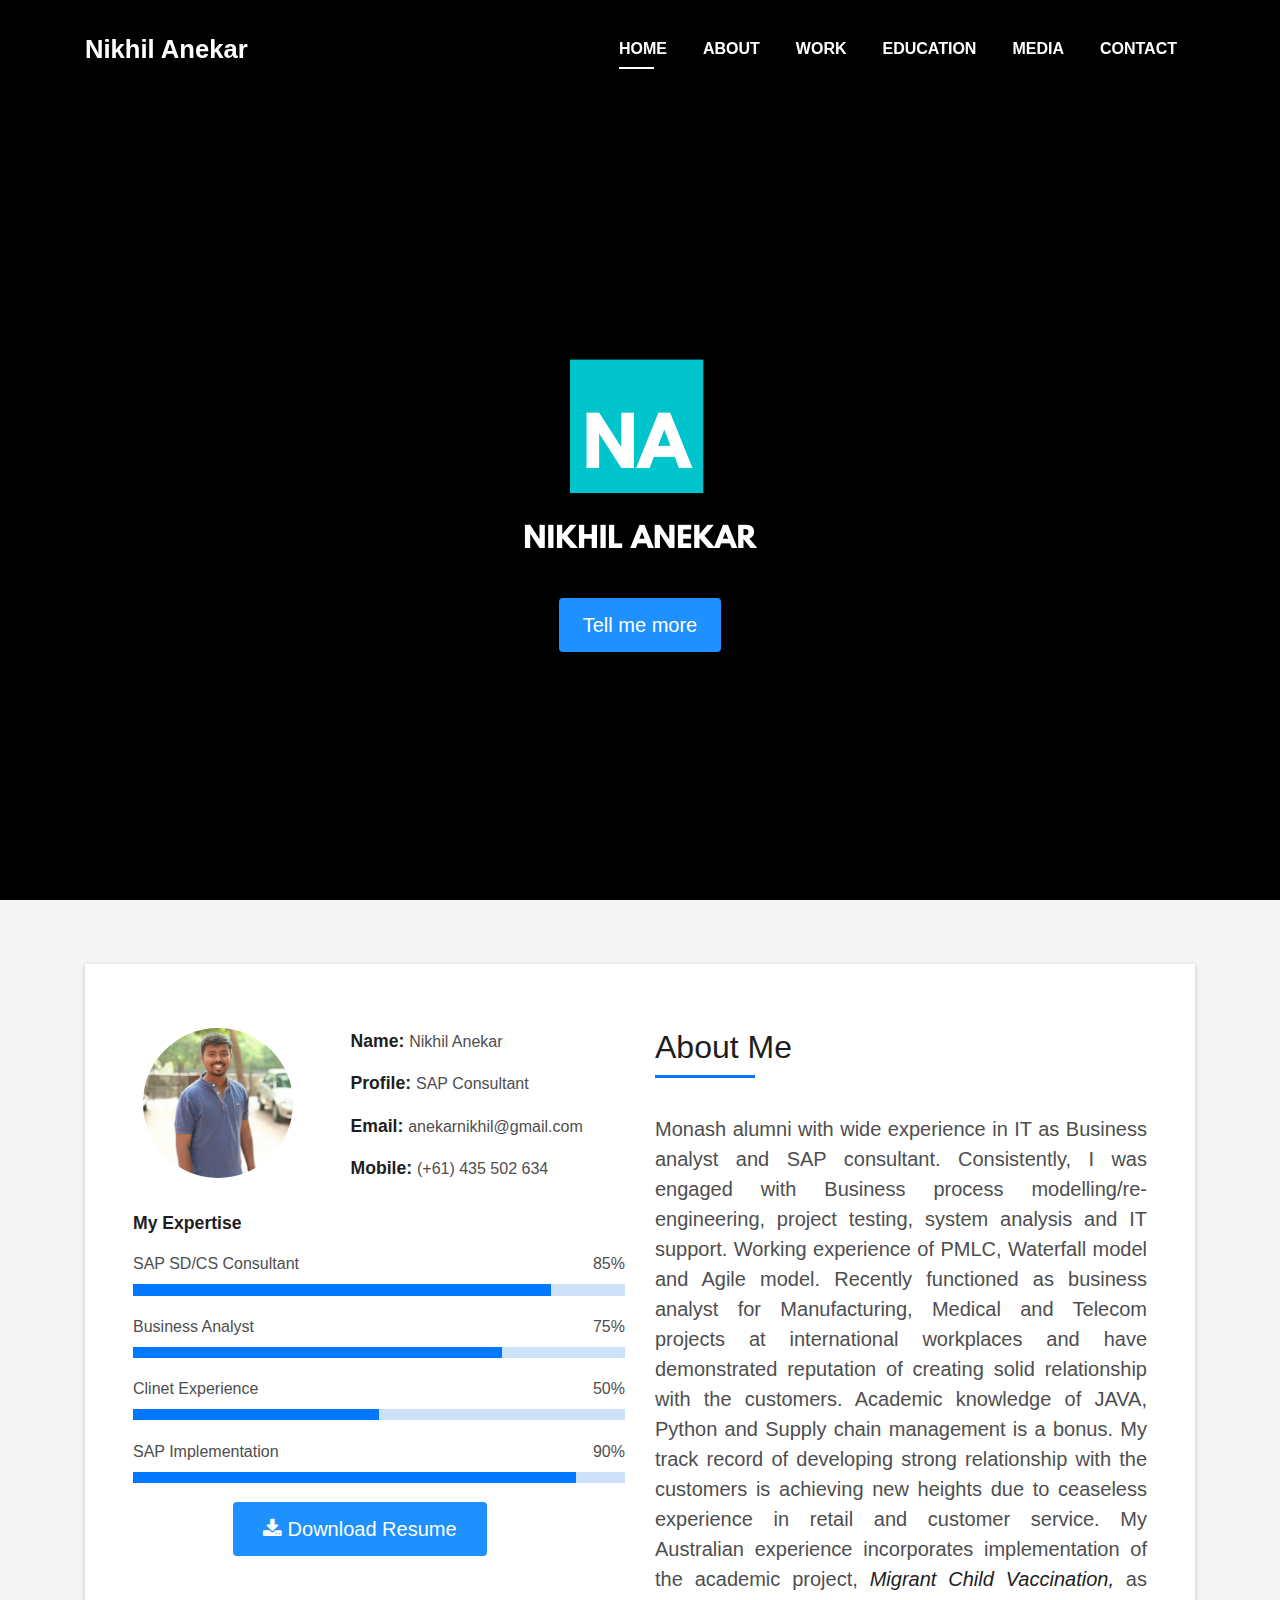
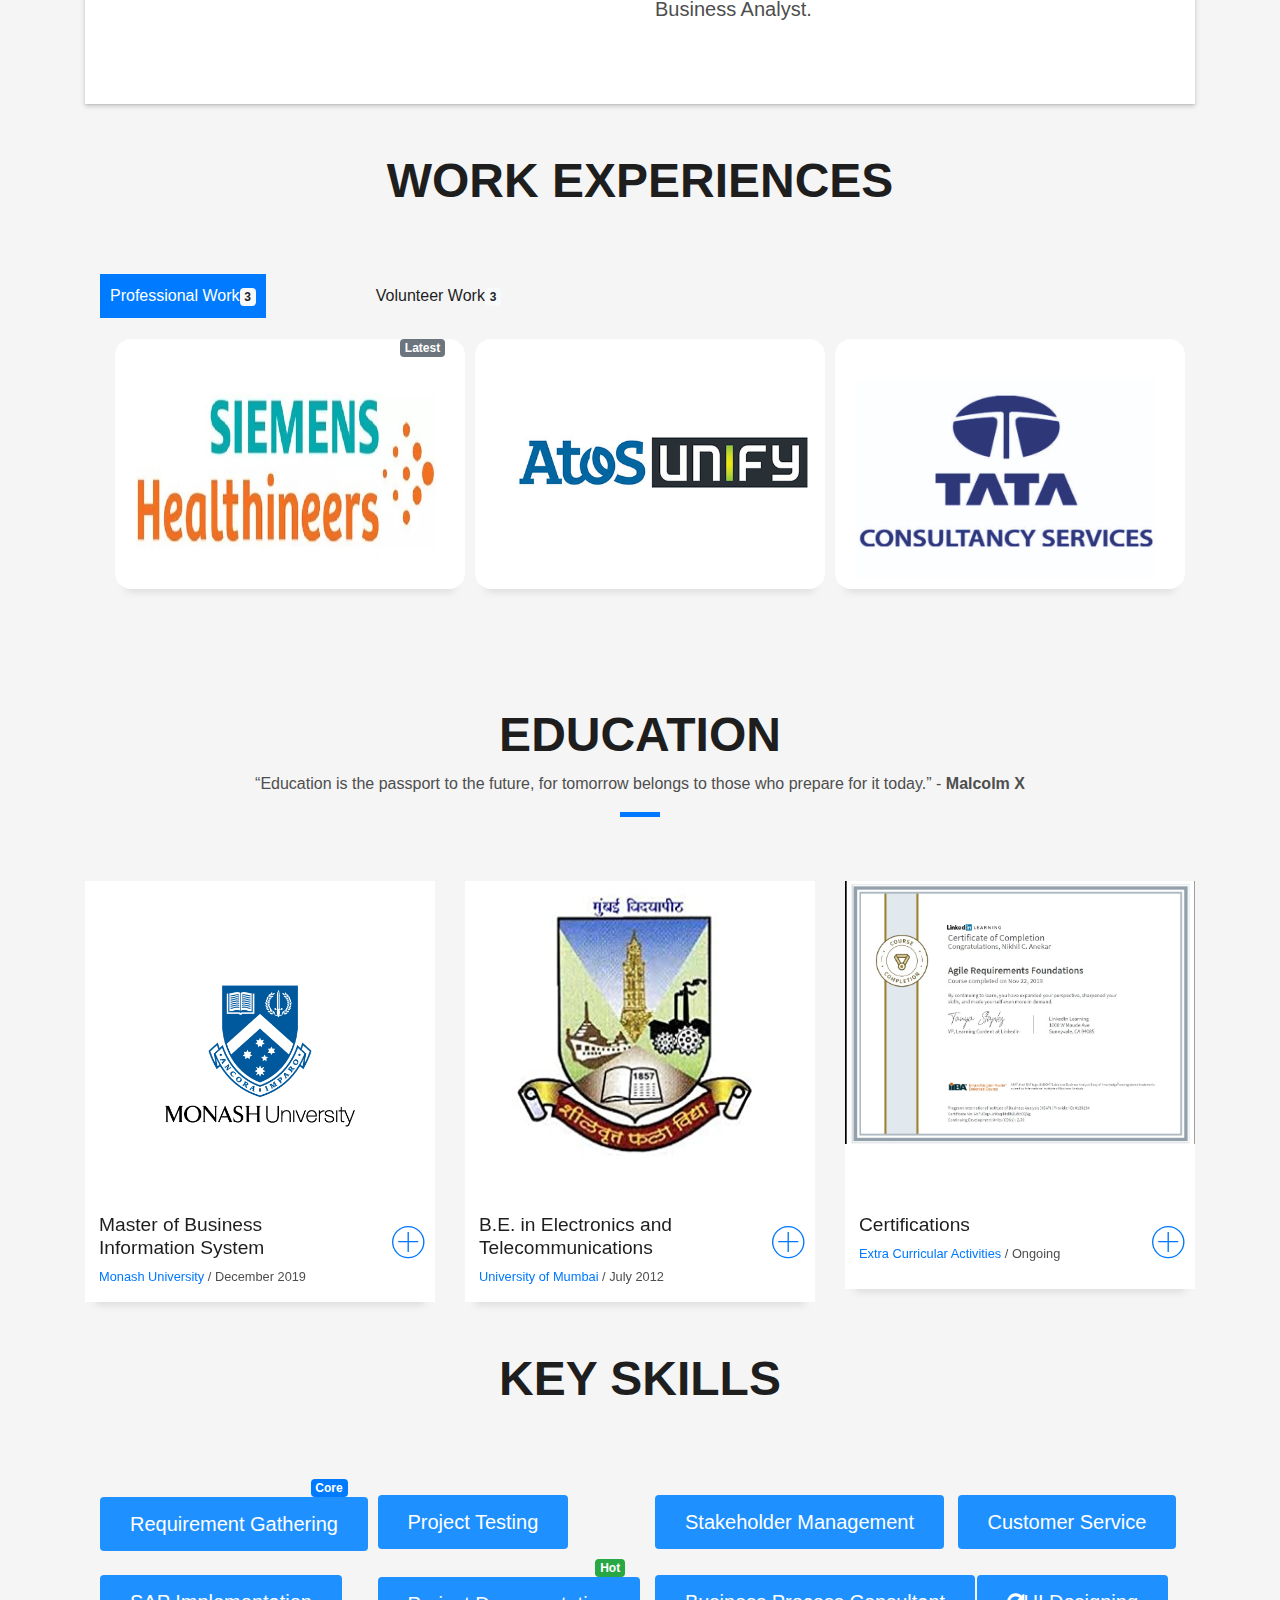
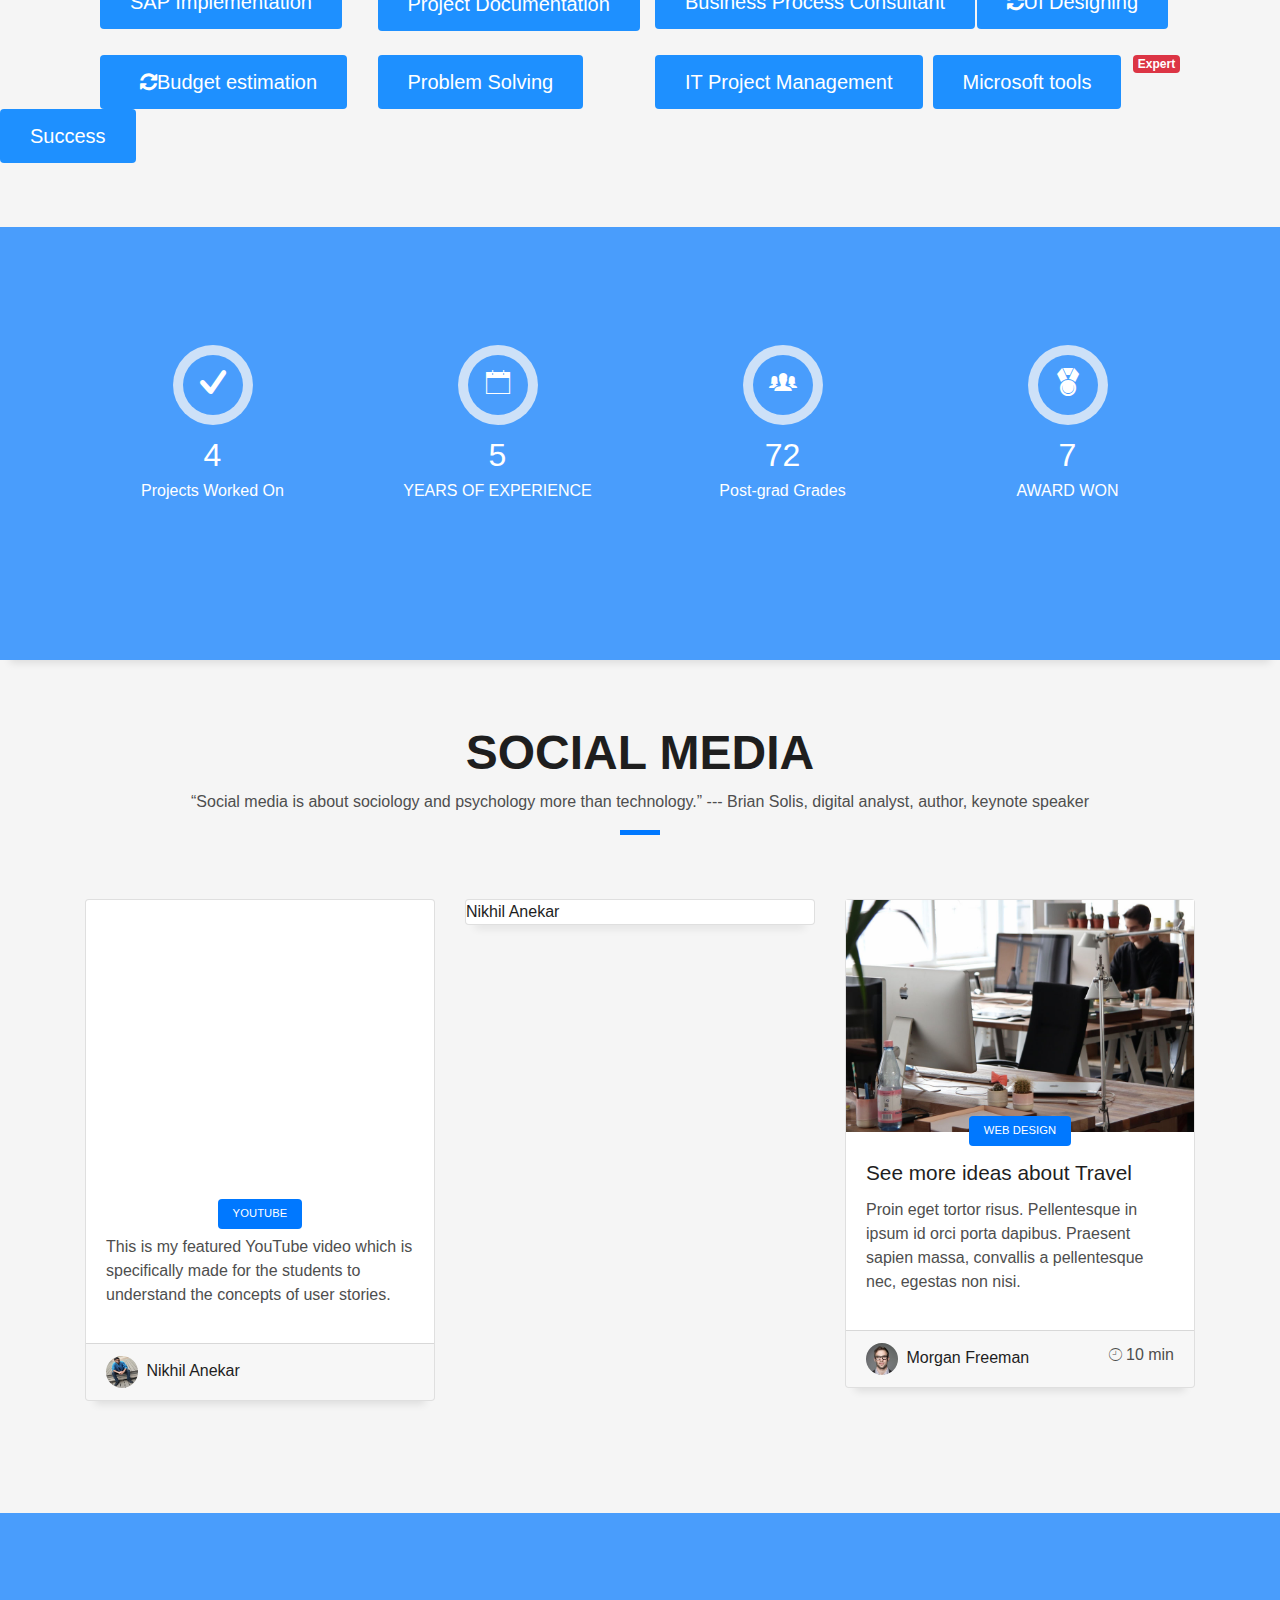
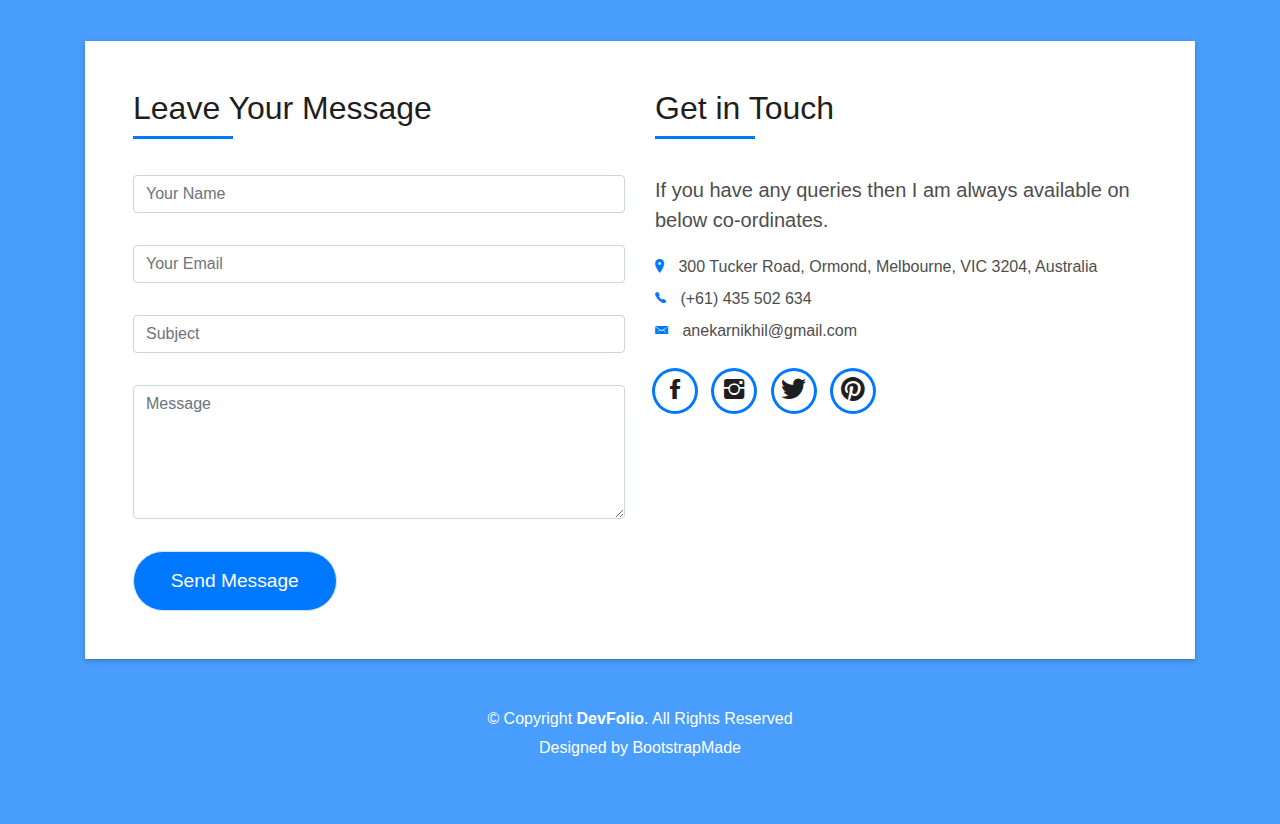
==== commit 8f26df5e: "commit" ====
--- a/index.html
+++ b/index.html
@@ -197,12 +197,12 @@
 <!--    <section id="service" class="services-mf route">-->
 <!--        <div class="container">-->
         <div id="exTab1" class="container">	
-          <ul class="nav nav-pills nav-justified">
-              <li class="active"><a data-toggle="pill" href="#prof"><button type="button" class="btn btn-info">
-                  Professional Work<span class="badge badge-light">3</span></button>
-                      </a></li>
-              <li><a data-toggle="pill" href="#volunteer"><button type="button" class="btn btn-info">
-                          Volunteer experience <span class="badge badge-light">3</span></button>
+          <ul class="nav nav-pills mb-3" id="pills-tab" role="tablist">
+              <li class="nav-item">
+                  <a class="nav-link active zoom" id="pills-home-tab" data-toggle="pill" href="#prof" role="tab" aria-controls="pills-home" aria-selected="true">Professional Work<span class="badge badge-light">3</span>
+                    </a></li>            
+              
+              <li><a class="nav-link zoom" id="pills-profile-tab" data-toggle="pill" href="#volunteer" role="tab" aria-controls="pills-profile" aria-selected="false" style="margin-left: 100px">Volunteer Work<span class="badge badge-light">3</span>
                       </a></li>
           </ul>
             
@@ -219,8 +219,11 @@
                 </div>
             </div>
 -->
-            <div class="tab-content">
-        <div id="prof" class="tab-pane fade in active">
+            <div class="tab-content" id="pills-tabContent">
+<!--        <div id="prof" class="tab-pane fade in active">-->
+            
+             <div class="tab-pane fade show active" id="prof" role="tabpanel" aria-labelledby="pills-home-tab">
+            
 <!--            <div class="collapse" id="collapse1">-->
                 <div class="row">
                     <div class="col-md-4"><span class="badge badge-secondary" style="float: right">Latest</span>
@@ -426,7 +429,8 @@
                 </div>
             </div>
 -->
-             <div id="volunteer" class="tab-pane fade">
+<!--             <div id="volunteer" class="tab-pane fade">-->
+                 <div class="tab-pane fade" id="volunteer" role="tabpanel" aria-labelledby="pills-profile-tab">
 <!--            <div  class="collapse" id="collapse2">-->
                 <div class="row">
                     <div class="col-md-4"><span class="badge badge-primary" style="float: right">Current</span>
@@ -677,7 +681,7 @@
                 
                 <div class="col-md-4">
                     <div class="work-box">
-                        <a href="img/work-2.jpg" data-lightbox="Whats up">
+                        <a href="img/BE_Convocation.jpeg" data-lightbox="Whats up">
                             <div class="work-img" style="width: 350px; height: 300px">
                                 <img src="img/MU_logo.jpg" alt="" class="img-fluid">
                             </div>
@@ -837,6 +841,10 @@
         </div>
         <div class="container-fluid">
         <div class="row">
+            
+            
+            
+            
         <div class="col-lg-3 col-md-4 mt-2">
           <div class="icon-box"><span class="badge badge-primary" style="float: right">Core</span>
               <button type="button" class="btn btn-outline-primary">Requirement Gathering</button>
@@ -859,7 +867,7 @@
         <div class="col-lg-3 col-md-5 mt-4">
           <div class="icon-box">
               <div class="ml-20">
-           <button type="button" class="btn btn-outline-primary">Customer Service</button>
+           <button type="button" class="btn btn-outline-primary" style="margin-left: 25px">Customer Service</button>
           </div>
             </div>
         </div>
@@ -882,12 +890,12 @@
         <div class="col-lg-3 col-md-6 mt-4">
             <div class="ml-4">
           <div class="icon-box">
-              <button type="button" class="btn btn-outline-primary" data-toggle="tooltip" data-placement="bottom" title="I'm Still learning"><span class="spinner-border spinner-border-sm"></span>UI Designing</button>
+              <button type="button" class="btn btn-outline-primary" data-toggle="tooltip" data-placement="bottom" title="I'm Still learning" style="margin-left: 20px"><i class="fa fa-refresh fa-spin"></i>UI Designing</button>
             </div></div>
         </div>
         <div class="col-lg-3 col-md-4 mt-4">
           <div class="icon-box">
-            <button type="button" class="btn btn-outline-primary">Budget estimation</button>
+            <button type="button" class="btn btn-outline-primary"><i class="fa fa-refresh fa-spin" style="margin-left: 10px "></i>Budget estimation</button>
           </div>
         </div>
         <div class="col-lg-3 col-md-4 mt-4">
@@ -909,6 +917,9 @@
       </div>
     </div>
     </div>
+    
+        <button class="btn success">Success</button>
+
     </section>
     <!--Section Key Skills End-->
     <!--  Section Counts Start  -->
@@ -968,7 +979,7 @@
                 </div>
             </div>
         </div>
-    </div>
+         </div></section>
 <!--  Section Counts End  -->
 
     <!--/ Section Testimonials Start /-->
--- a/css/style.css
+++ b/css/style.css
@@ -1449,10 +1449,26 @@
 }
 
 #exTab1 .tab-content {
-  color : white;
+  color : black;
   padding : 5px 15px;
 }
 
 #exTab1 .nav-pills > li > a {
   border-radius: 0;
+}
+
+/*--- Zoom Hover---*/
+
+.zoom {
+  padding: 10px;
+  transition: transform .2s;
+  width: auto;
+  height: auto;
+  margin: 0 auto;
+}
+
+.zoom:hover {
+  -ms-transform: scale(1.5); /* IE 9 */
+  -webkit-transform: scale(1.5); /* Safari 3-8 */
+  transform: scale(1.5); 
 }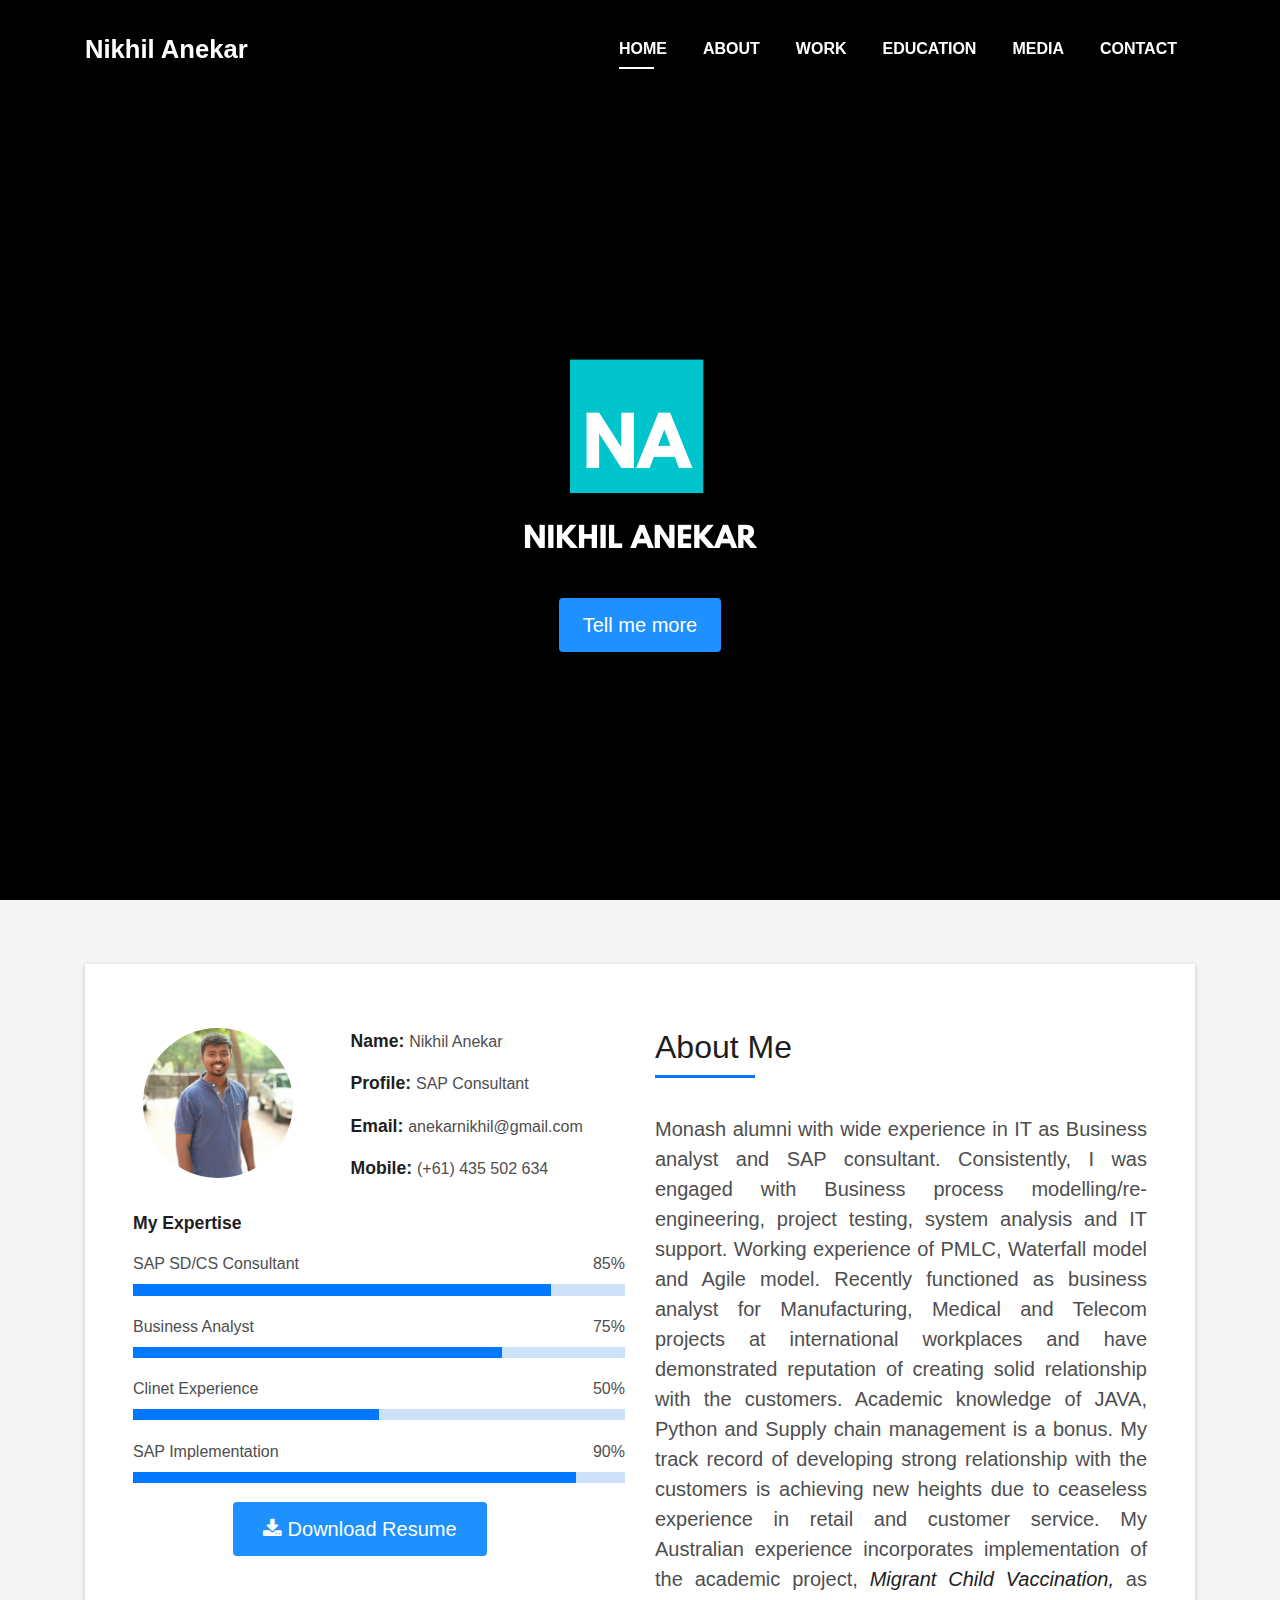
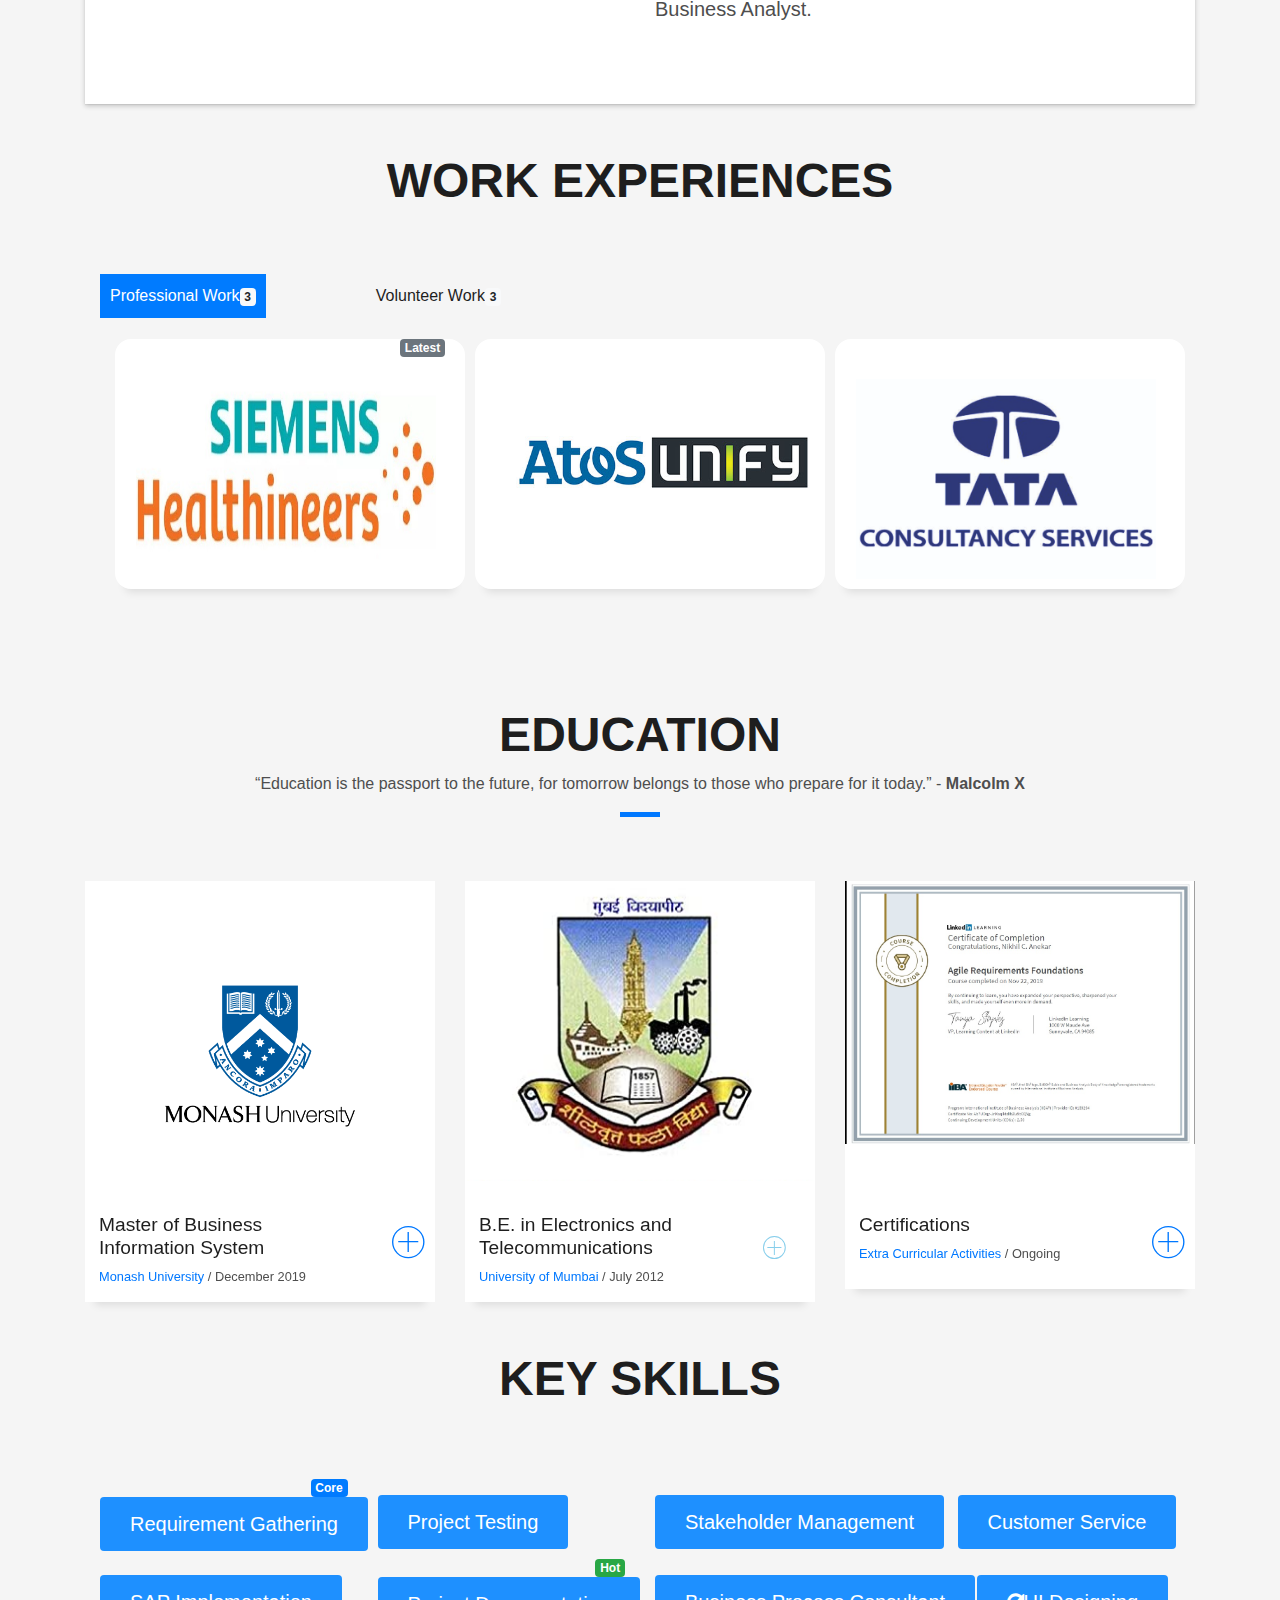
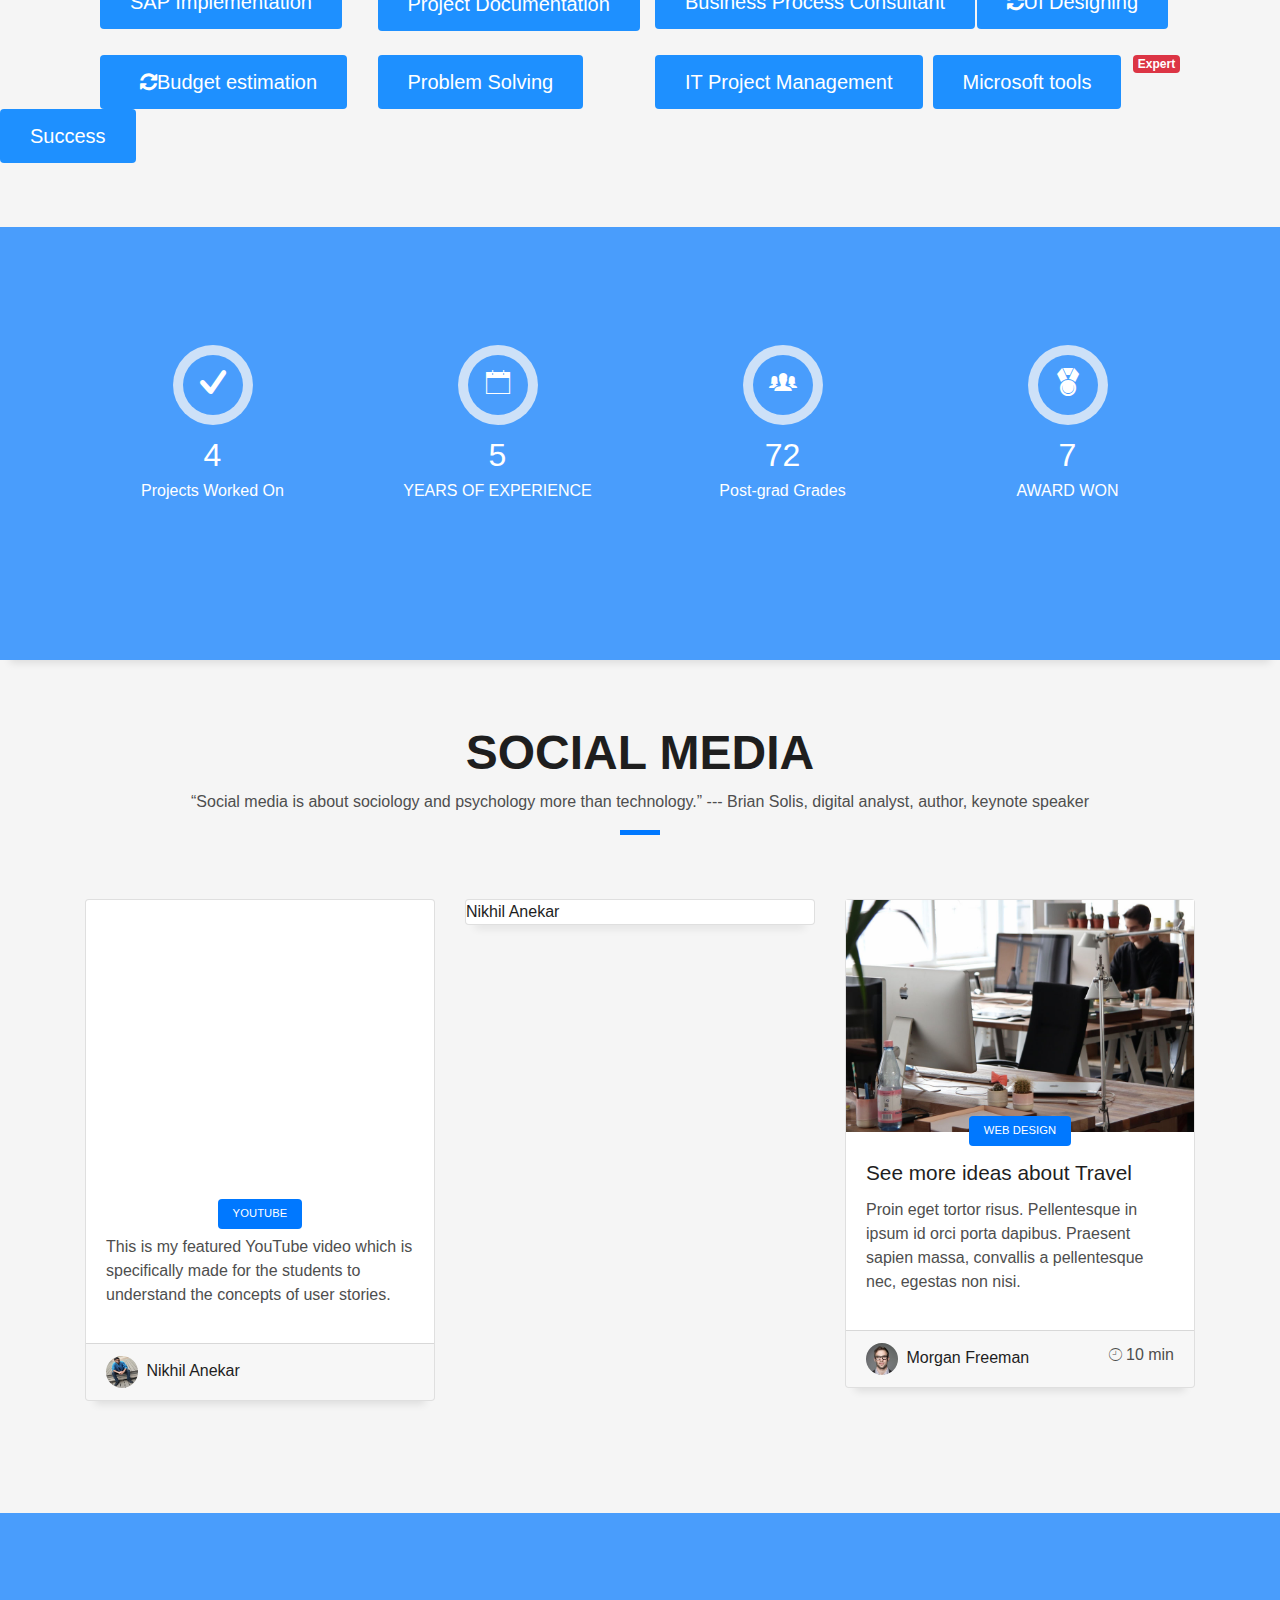
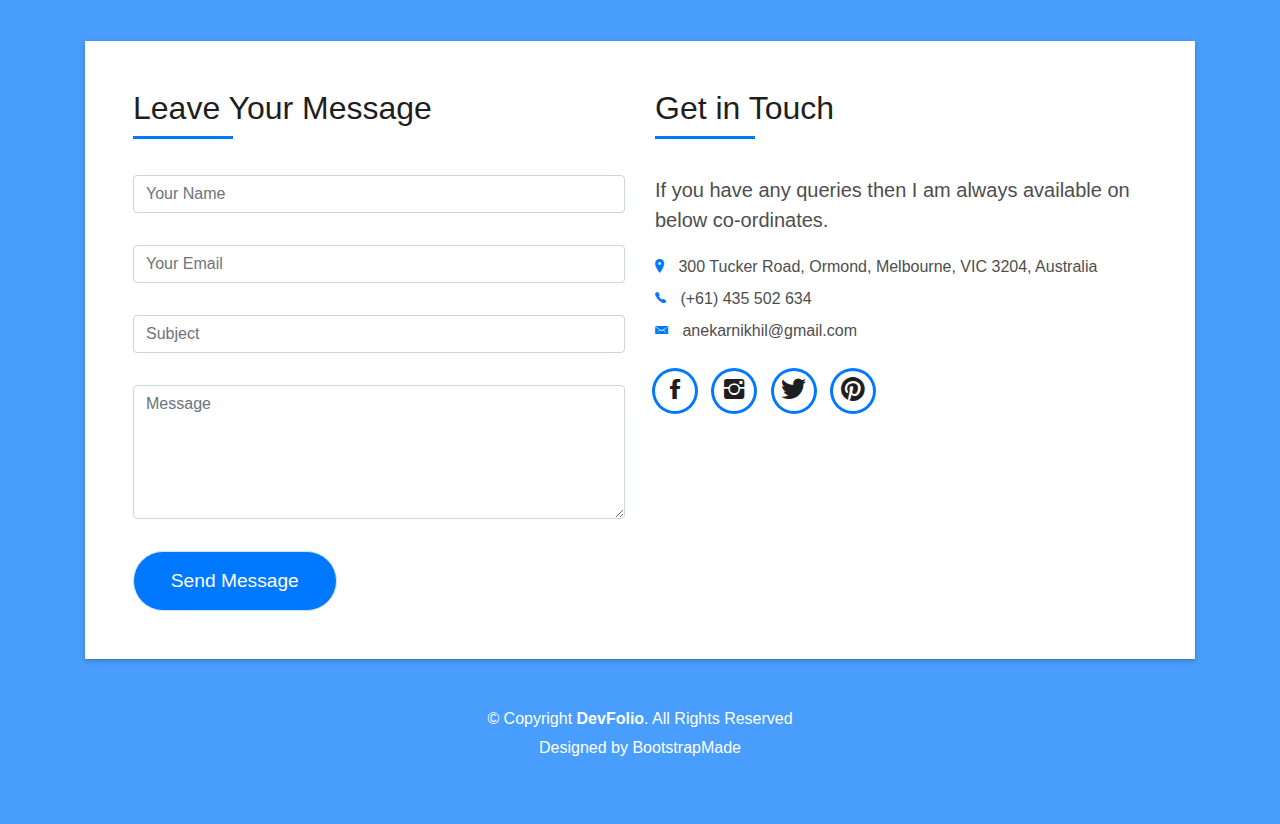
==== commit b174a805: "commit to master" ====
--- a/index.html
+++ b/index.html
@@ -72,8 +72,8 @@
     </nav>
     <!--/ Nav End /-->
 
-<!--    Intro Page Start-->
-<!--
+    <!--    Intro Page Start-->
+    <!--
   <div id="home" class="intro route bg-image" style="background-image: url(img/insta_New.jpg);background-repeat: no-repeat;
   background-size: 1500px 695px">
     <div class="overlay-itro">
@@ -91,7 +91,7 @@
     </div>
         </div>
 -->
-    
+
     <div id="home" class="intro route bg-image" style="background-image:url(img/New%20home%20logo.png);background-repeat: no-repeat; background-size: auto; background-color: black">
         <div class="intro-content display-table">
             <div class="table-cell">
@@ -101,9 +101,9 @@
             </div>
         </div>
     </div>
-<!--    Intro Page End -->
-
-    
+    <!--    Intro Page End -->
+
+
     <!--    About Me Section Start-->
     <section id="about" class="about-mf sect-pt4 route">
         <div class="container">
@@ -184,413 +184,363 @@
         </div>
     </section>
     <!--    About Me Section End-->
-    
+
     <!--    Work Section start -->
     <section id="service">
-    <div class="container">
-    <div class="title-box text-center">
-                        <h3 class="title-a">
-                            Work Experiences
-                        </h3>
-    </div>
-    <!--/ Section Professional Work Starts /-->
-<!--    <section id="service" class="services-mf route">-->
-<!--        <div class="container">-->
-        <div id="exTab1" class="container">	
-          <ul class="nav nav-pills mb-3" id="pills-tab" role="tablist">
-              <li class="nav-item">
-                  <a class="nav-link active zoom" id="pills-home-tab" data-toggle="pill" href="#prof" role="tab" aria-controls="pills-home" aria-selected="true">Professional Work<span class="badge badge-light">3</span>
-                    </a></li>            
-              
-              <li><a class="nav-link zoom" id="pills-profile-tab" data-toggle="pill" href="#volunteer" role="tab" aria-controls="pills-profile" aria-selected="false" style="margin-left: 100px">Volunteer Work<span class="badge badge-light">3</span>
-                      </a></li>
-          </ul>
+        <div class="container">
+            <div class="title-box text-center">
+                <h3 class="title-a">
+                    Work Experiences
+                </h3>
+            </div>
             
-<!--
-            <div class="row">
-                <div class="col-sm-12">
-                    <div class="title-box text-center">
-                        <p>
-                            <button class="btn btn-primary" type="button" data-toggle="collapse" aria-expanded="false" aria-controls="collapse1" href="#collapse1">
-                                Professional Work <span class="badge badge-light">3</span>
-                            </button>
-                        </p>
-                    </div>
-                </div>
-            </div>
--->
-            <div class="tab-content" id="pills-tabContent">
-<!--        <div id="prof" class="tab-pane fade in active">-->
-            
-             <div class="tab-pane fade show active" id="prof" role="tabpanel" aria-labelledby="pills-home-tab">
-            
-<!--            <div class="collapse" id="collapse1">-->
-                <div class="row">
-                    <div class="col-md-4"><span class="badge badge-secondary" style="float: right">Latest</span>
-                        <div class="service-box" style="width: 350px ; height: 250px;">
-                            <div class="flip-box">
-                                <div class="flip-box-inner">
-                                    <div class="flip-box-front">
-                                        <img src="img/Siemens-Healthineers-logo-766x250.jpg" style="width: 300px; height: 200px">
-                                    </div>
-                                    <div class="flip-box-back">
-                                        <!--                                    <a href="Siemens%20healtheers.html" target="_blank">-->
-                                        <h2>SAP Business Analyst / Functional Consultant</h2>
-                                        <button type="button" class="modalbutton" data-toggle="modal" data-target="#siemensModal" style="vertical-align:middle"><span>My Roles </span></button>
-                                        <!--                                    </a>-->
-                                    </div>
-                                </div>
-                            </div>
-                        </div>
-                    </div>
-
-                    <!--Start of Modal Button for Siemens -->
-                    <div class="modal fade" id="siemensModal" role="dialog">
-                        <div class="modal-dialog modal-lg">
-                            <div class="modal-content">
-
-                                <!-- Modal Header -->
-                                <div class="modal-header">
-                                    <h4 class="modal-title"> Siemens Healthineers – (Client of TCS) <br> Duration: 1 year 10 months
-                                        <br>Project: Siemens Healthineers <br> Location: Mumbai, India</h4>
-                                    <button type="button" class="close" data-dismiss="modal">&times;</button>
-                                </div>
-
-                                <!-- Modal body -->
-                                <div class="modal-body">
-                                    <ol>
-                                        <li class="list-group-item">Handle client calls and understand the new requirements.</li>
-                                        <li class="list-group-item">Document current process (AS-IS) and new process (To Be) and analyze the gap in the business process.</li>
-                                        <li class="list-group-item">Worked majorly on SAP PM, MM and SD modules in SAP S/4 HANA.</li>
-                                        <li class="list-group-item">Managed SAP SD, FICO, PM configuration and master data</li>
-                                        <li class="list-group-item">Worked as Super user to carry master data changes.</li>
-                                        <li class="list-group-item">SAP configuration/customization, managing change requests and perform testing.</li>
-                                        <li class="list-group-item">Worked on customer creation, activity planning, pricing and billing.</li>
-                                        <li class="list-group-item">Attending user/ technician calls, logging service notifications, assigning priorities and then processing the</li>
-                                        <li class="list-group-item">SAP Customization includes creation of maintenance plans, DIP profiles, PM/CS configuration, handling master</li>
-                                        <li class="list-group-item">Worked across areas of sales & service orders, service notifications, maintenance contracts.</li>
-                                        <li class="list-group-item">Involved in end-to-end full cycle implementation of new project</li>
-                                        <li class="list-group-item">Manage bundled change requests in every quarter including estimation and provide post-implementation support.</li>
-                                        <li class="list-group-item">Provide BPI and BPR for existing processes.</li>
-                                        <li class="list-group-item">Working experience of different tools like SAP Solman, JIRA, Servicenow, Sharp and ITSM.</li>
-                                    </ol>
-
-                                </div>
-
-                                <!-- Modal footer -->
-                                <div class="modal-footer">
-                                    <button type="button" class="btn btn-danger" data-dismiss="modal">Close</button>
-                                </div>
-
-                            </div>
-                        </div>
-                    </div>
-                    <!--End of Modal Button Design-->
-                    <!--Start of Unify-->
-                    <div class="col-md-4">
-                        <div class="service-box" style="width: 350px ; height:250px;">
-
+            <!--/ Section Professional Work Starts /-->
+          
+            <div id="exTab1" class="container">
+                <ul class="nav nav-pills mb-3" id="pills-tab" role="tablist">
+                    <li class="nav-item">
+                        <a class="nav-link active zoom" id="pills-home-tab" data-toggle="pill" href="#prof" role="tab" aria-controls="pills-home" aria-selected="true">Professional Work<span class="badge badge-light">3</span>
+                        </a></li>
+
+                    <li><a class="nav-link zoom" id="pills-profile-tab" data-toggle="pill" href="#volunteer" role="tab" aria-controls="pills-profile" aria-selected="false" style="margin-left: 100px">Volunteer Work<span class="badge badge-light">3</span>
+                        </a></li>
+                </ul>
+                <div class="tab-content" id="pills-tabContent">
+                    <div class="tab-pane fade show active" id="prof" role="tabpanel" aria-labelledby="pills-home-tab">
+                        <div class="row">
+                            <div class="col-md-4"><span class="badge badge-secondary" style="float: right">Latest</span>
+                                <div class="service-box" style="width: 350px ; height: 250px;">
+                                    <div class="flip-box">
+                                        <div class="flip-box-inner">
+                                            <div class="flip-box-front">
+                                                <img src="img/Siemens-Healthineers-logo-766x250.jpg" style="width: 300px; height: 200px">
+                                            </div>
+                                            <div class="flip-box-back">
+                                             <h2>SAP Business Analyst / Functional Consultant</h2>
+                                                <button type="button" class="modalbutton" data-toggle="modal" data-target="#siemensModal" style="vertical-align:middle"><span>My Roles </span></button>
+                                            </div>
+                                        </div>
+                                    </div>
+                                </div>
+                            </div>
+
+                            <!--Start of Modal Button for Siemens -->
+                            <div class="modal fade" id="siemensModal" role="dialog">
+                                <div class="modal-dialog modal-lg">
+                                    <div class="modal-content">
+
+                                        <!-- Modal Header -->
+                                        <div class="modal-header">
+                                            <h4 class="modal-title"> Siemens Healthineers – (Client of TCS) <br> Duration: 1 year 10 months
+                                                <br>Project: Siemens Healthineers <br> Location: Mumbai, India</h4>
+                                            <button type="button" class="close" data-dismiss="modal">&times;</button>
+                                        </div>
+
+                                        <!-- Modal body -->
+                                        <div class="modal-body">
+                                            <ol>
+                                                <li class="list-group-item">Handle client calls and understand the new requirements.</li>
+                                                <li class="list-group-item">Document current process (AS-IS) and new process (To Be) and analyze the gap in the business process.</li>
+                                                <li class="list-group-item">Worked majorly on SAP PM, MM and SD modules in SAP S/4 HANA.</li>
+                                                <li class="list-group-item">Managed SAP SD, FICO, PM configuration and master data</li>
+                                                <li class="list-group-item">Worked as Super user to carry master data changes.</li>
+                                                <li class="list-group-item">SAP configuration/customization, managing change requests and perform testing.</li>
+                                                <li class="list-group-item">Worked on customer creation, activity planning, pricing and billing.</li>
+                                                <li class="list-group-item">Attending user/ technician calls, logging service notifications, assigning priorities and then processing the</li>
+                                                <li class="list-group-item">SAP Customization includes creation of maintenance plans, DIP profiles, PM/CS configuration, handling master</li>
+                                                <li class="list-group-item">Worked across areas of sales & service orders, service notifications, maintenance contracts.</li>
+                                                <li class="list-group-item">Involved in end-to-end full cycle implementation of new project</li>
+                                                <li class="list-group-item">Manage bundled change requests in every quarter including estimation and provide post-implementation support.</li>
+                                                <li class="list-group-item">Provide BPI and BPR for existing processes.</li>
+                                                <li class="list-group-item">Working experience of different tools like SAP Solman, JIRA, Servicenow, Sharp and ITSM.</li>
+                                            </ol>
+
+                                        </div>
+
+                                        <!-- Modal footer -->
+                                        <div class="modal-footer">
+                                            <button type="button" class="btn btn-danger" data-dismiss="modal">Close</button>
+                                        </div>
+
+                                    </div>
+                                </div>
+                            </div>
+                            <!--End of Modal Button Design-->
+                            <!--Start of Unify-->
                             <div class="col-md-4">
-                                <!--            <div class="service-ico" style="width: 350px ; height: 100px;">-->
-
-                                <div class="flip-box">
-                                    <div class="flip-box-inner">
-                                        <div class="flip-box-front">
-                                            <img src="img/atos-unify-acquisition.jpg" style="width: 300px ; height: 200px; padding-bottom: 20px">
-                                        </div>
-                                        <div class="flip-box-back">
-                                            <h2>SAP Business Process Consultant</h2>
-                                            <button type="button" class="modalbutton" data-toggle="modal" data-target="#myModal" style="vertical-align:middle"><span>My Roles </span></button>
-                                        </div>
-                                    </div>
-                                </div>
-                            </div>
-                        </div>
-                    </div>
-
-                    <!--Modal Button for Unify -->
-                    <div class="modal fade" id="myModal" role="dialog">
-                        <div class="modal-dialog modal-lg">
-                            <div class="modal-content">
-
-                                <!-- Modal Header -->
-                                <div class="modal-header">
-                                    <h4 class="modal-title"> Unify Communications <br> Duration: 7 months
-                                        <br>Project: Unify Communications, Onsite Team <br> Location: Munich Headquarters, Germany </h4>
-                                    <button type="button" class="close" data-dismiss="modal">&times;</button>
-                                </div>
-
-                                <!-- Modal body -->
-                                <div class="modal-body">
-                                    <ol>
-                                        <li class="list-group-item">Implemented business process re-engineering project for mobile technicians, service orders and service contracts.</li>
-                                        <li class="list-group-item">Configured PM/CS master data and performed data migration from old legacy systems.</li>
-                                        <li class="list-group-item">Conducted UAT, integrated testing, regression testing and post-implementation system testing.</li>
-                                        <li class="list-group-item">Discuss with the stakeholders and gather requirements to perform gap analysis and suggest BPIs.</li>
-                                        <li class="list-group-item">Acquired expertise in process mapping, business flow diagrams, swim lanes designing, RFC and RCA
-                                            documentation, project documentation and stakeholder management.</li>
-                                        <li class="list-group-item">Conducted workshops, prepared user manual and provided system training for end users.</li>
-
-                                    </ol>
-
-                                </div>
-
-                                <!-- Modal footer -->
-                                <div class="modal-footer">
-                                    <button type="button" class="btn btn-danger" data-dismiss="modal">Close</button>
-                                </div>
-
-                            </div>
-                        </div>
-                    </div>
-                    <!--End of Modal Button Design-->
-                    <div class="col-md-4">
-                        <div class="service-box" style="width: 350px ; height: 250px;">
-                            <!--            <div class="service-ico">-->
-                            <div class="flip-box">
-                                <div class="flip-box-inner">
-                                    <div class="flip-box-front">
-                                        <img src="img/TCS-small.jpg" style="width: 300px ; height: 200px">
-                                    </div>
-                                    <div class="flip-box-back">
-                                        <!--                                    <a href="Siemens%20healtheers.html" target="_blank">-->
-                                        <h2>SAP SD/CS Consultant</h2>
-                                        <!--                                    </a>-->
-                                        <button type="button" class="modalbutton" data-toggle="modal" data-target="#tcsModal" style="vertical-align:middle"><span>My Roles </span></button>
-
-                                    </div>
-                                </div>
-                            </div>
-                        </div>
-                    </div>
-                    <!--Modal Button for TCS -->
-                    <div class="modal fade" id="tcsModal" role="dialog">
-                        <div class="modal-dialog modal-lg">
-                            <div class="modal-content">
-
-                                <!-- Modal Header -->
-                                <div class="modal-header">
-                                    <h4 class="modal-title"> Tata Consultancy Services <br> Duration: 2years 7 months
-                                        <br> Location: Mumbai, India </h4>
-                                    <button type="button" class="close" data-dismiss="modal">&times;</button>
-                                </div>
-
-                                <!-- Modal body -->
-                                <div class="modal-body">
-                                    <ol>
-                                        <li class="list-group-item">Worked as SAP support consultant to provide maintenance support and carry out system activities.</li>
-                                        <li class="list-group-item">• Actively worked in roll-out projects which are implemented to redesign a business process of Customer service area.</li>
-                                        <li class="list-group-item">• Worked on Service notification, service contracts and maintenance & repair processes.</li>
-                                        <li class="list-group-item">• Gathered working knowledge of integration of SAP system with other systems through IDOC, RF processes and SAP tables.</li>
-                                        <li class="list-group-item">• Implemented different ideas to handle and correct the errors occurring via interfaces which resulted in reduction of 40% of issues from other interfaces.</li>
-
-
-                                    </ol>
-
-                                </div>
-
-                                <!-- Modal footer -->
-                                <div class="modal-footer">
-                                    <button type="button" class="btn btn-danger" data-dismiss="modal">Close</button>
-                                </div>
-
-                            </div>
-                        </div>
-                    </div>
-                    <!--End of Modal Button Design-->
-                </div>
-                     </div>
-<!--    </section>-->
-    <!--/ Section Professional Work End /-->
-
-    <!-- Create Casual Work-->
-<!--    <section id="service" class="services-mf route">-->
-<!--        <div class="container">-->
-<!--
-            <div class="row">
-                <div class="col-sm-12">
-                    <div class="title-box text-center">
-                        <li>
-                        <p>
-                            <button class="btn btn-primary" type="button" data-toggle="collapse" href="#collapse2" aria-expanded="false" aria-controls="collapse2">
-                                Volunteer experience <span class="badge badge-light">3</span>
-                            </button>
-                        </p>
-                        </li>
--->
-<!--
-                        <p class="subtitle-a">
-                            <b>"A brand for a company is like a reputation for a person. You earn reputation by trying to do hard things well." Jeff Bezos</b>
-                        </p>
-                        <div class="line-mf"></div>
--->
-<!--
-                    </div>
-                </div>
-            </div>
--->
-<!--             <div id="volunteer" class="tab-pane fade">-->
-                 <div class="tab-pane fade" id="volunteer" role="tabpanel" aria-labelledby="pills-profile-tab">
-<!--            <div  class="collapse" id="collapse2">-->
-                <div class="row">
-                    <div class="col-md-4"><span class="badge badge-primary" style="float: right">Current</span>
-                        <div class="service-box" style="width: 350px ; height: 250px;">
-                            <div class="flip-box">
-                                <div class="flip-box-inner">
-                                    <div class="flip-box-front">
-                                        <img src="img/MRC%20logo.png" style="width: 300px ; height: 200px; padding-bottom: 20px">
-                                    </div>
-                                    <div class="flip-box-back">
-                                        <h2>Customer Service Representative</h2>
-                                        <button type="button" class="modalbutton" data-toggle="modal" data-target="#mrcModal" style="vertical-align:middle"><span>My Duties</span></button>
-                                    </div>
-                                </div>
-                            </div>
-                        </div>
-                    </div>
-                    
-                    <!--Start of Modal Button for MRC -->
-                    <div class="modal fade" id="mrcModal" role="dialog">
-                        <div class="modal-dialog">
-                            <div class="modal-content">
-
-                                <!-- Modal Header -->
-                                <div class="modal-header">
-                                    <h4 class="modal-title"> Melbourne Racing Club <br> Duration: Aug 2018 to current
-                                         <br>Location: Melbourne, Australia</h4>
-                                    <button type="button" class="close" data-dismiss="modal">&times;</button>
-                                </div>
-
-                                <!-- Modal body -->
-                                <div class="modal-body">
-                                    <ol>
-                                        <li class="list-group-item">Working as a Customer Service Representative on MRC Raceday Events</li>
-                                        <li class="list-group-item">Greeting Guests and help customers by resolving their queries on spot.</li>
-                                        <li class="list-group-item">Assist to the reporting manager in daily tasks. </li>
-                                    </ol>
-                                </div>
-
-                                <!-- Modal footer -->
-                                <div class="modal-footer">
-                                    <button type="button" class="btn btn-danger" data-dismiss="modal">Close</button>
-                                </div>
-
-                            </div>
-                        </div>
-                    </div>
-                    <!--End of Modal Button for MRC -->
-                    
-                
-
-                    <!--Start of Myer -->
-                    <div class="col-md-4">
-                        <div class="service-box" style="width: 350px ; height: 250px;">
-                            <div class="flip-box">
-                                <div class="flip-box-inner">
-                                    <div class="flip-box-front">
-                                        <img src="img/Myer-e1564613339325.png" style="width: 300px ; height: 200px; padding-bottom: 20px">
-                                    </div>
-                                    <div class="flip-box-back">
-                                        <h2>Customer Service and Sales Specilist</h2>
-                                        <button type="button" class="modalbutton" data-toggle="modal" data-target="#myerModal" style="vertical-align:middle"><span>My Duties</span></button>
-                                    </div>
-                                </div>
-                            </div>
-                        </div>
-                    </div>
-                    <!--end of Myer -->
-                      <!--Start of Modal Button for Myer -->
-                    <div class="modal fade" id="myerModal" role="dialog">
-                        <div class="modal-dialog">
-                            <div class="modal-content">
-
-                                <!-- Modal Header -->
-                                <div class="modal-header">
-                                    <h4 class="modal-title"> Myer, Chadstone <br> Duration: October 2018 to Dec 2019
-                                         <br>Location: Melbourne, Australia</h4>
-                                    <button type="button" class="close" data-dismiss="modal">&times;</button>
-                                </div>
-
-                                <!-- Modal body -->
-                                 <div class="modal-body">
-                                     <ol>
-                                          <li class="list-group-item">Worked as a Customer Sales specialist for Home entertainment and Small Electrical appliances at Myer. </li>
-                                         <li class="list-group-item"> Customer consultation and understandin their needs</li>
-                                         <li class="list-group-item"> Suggesting a right product as per customer requirement</li>
-                                         <li class="list-group-item"> Promote Myer care plan / warranty plans</li>
-                                         <li class="list-group-item"> Negotiate with the customer as per their quotation</li>
-                                         <li class="list-group-item"> Paperwork of closing shift, stock management and sending report to the manager.</li>
-                                     </ol>
-                                 </div>
-
-                                <!-- Modal footer -->
-                                <div class="modal-footer">
-                                    <button type="button" class="btn btn-danger" data-dismiss="modal">Close</button>
-                                </div>
-
-                            </div>
-                        </div>
-                    </div>
-                    <!--End of Modal Button for Myer -->
-                    
-                    <!--Start of DNA -->
-                    <div class="col-md-4">
-                        <div class="service-box" style="width: 350px ; height: 250px;">
-                           <div class="flip-box">
-                                <div class="flip-box-inner">
-                                    <div class="flip-box-front">
-                                        <img src="img/DNA_logo.png" style="width: 300px ; height: 200px; padding-bottom: 20px">
-                                    </div>
-                                    <div class="flip-box-back">
-                                        <h2>Customer Service Representative</h2>
-                                        <button type="button" class="modalbutton" data-toggle="modal" data-target="#dnaModal" style="vertical-align:middle"><span>My Duties</span></button>
-                                    </div>
-                                </div>
-                            </div>
-                        </div>
-                    </div>
-                    <!--End of DNA -->
-                     <!--Start of Modal Button for DNA -->
-                    <div class="modal fade" id="dnaModal" role="dialog">
-                        <div class="modal-dialog">
-                            <div class="modal-content">
-
-                                <!-- Modal Header -->
-                                <div class="modal-header">
-                                    <h4 class="modal-title"> Metro Communications<br> Duration: Dec 2019 to current
-                                         <br>Location: Melbourne, Australia</h4>
-                                    <button type="button" class="close" data-dismiss="modal">&times;</button>
-                                </div>
-
-                                <!-- Modal body -->
-                                 <div class="modal-body">
-                                     <ol>
-                                          <li class="list-group-item">   Assist the passenger for the next bus timings and suggest them best route </li>
-                                         <li class="list-group-item"> Provide report to the team leader about the bus frequency and passenger count.
-                                         </li>
-                                     </ol>
-                                 </div>
-
-                                <!-- Modal footer -->
-                                <div class="modal-footer">
-                                    <button type="button" class="btn btn-danger" data-dismiss="modal">Close</button>
-                                </div>
-
-                            </div>
-                        </div>
-                    </div>
-                    <!--End of Modal Button for DNA -->                    
-                </div>
-                 </div>
-<!--    </section>-->
-    <!--/ Section Services End /-->
-        </div>
-        </div>
+                                <div class="service-box" style="width: 350px ; height:250px;">
+                                    <div class="col-md-4">
+                                        <div class="flip-box">
+                                            <div class="flip-box-inner">
+                                                <div class="flip-box-front">
+                                                    <img src="img/atos-unify-acquisition.jpg" style="width: 300px ; height: 200px; padding-bottom: 20px">
+                                                </div>
+                                                <div class="flip-box-back">
+                                                    <h2>SAP Business Process Consultant</h2>
+                                                    <button type="button" class="modalbutton" data-toggle="modal" data-target="#myModal" style="vertical-align:middle"><span>My Roles </span></button>
+                                                </div>
+                                            </div>
+                                        </div>
+                                    </div>
+                                </div>
+                            </div>
+
+                            <!--Modal Button for Unify -->
+                            <div class="modal fade" id="myModal" role="dialog">
+                                <div class="modal-dialog modal-lg">
+                                    <div class="modal-content">
+
+                                        <!-- Modal Header -->
+                                        <div class="modal-header">
+                                            <h4 class="modal-title"> Unify Communications <br> Duration: 7 months
+                                                <br>Project: Unify Communications, Onsite Team <br> Location: Munich Headquarters, Germany </h4>
+                                            <button type="button" class="close" data-dismiss="modal">&times;</button>
+                                        </div>
+
+                                        <!-- Modal body -->
+                                        <div class="modal-body">
+                                            <ol>
+                                                <li class="list-group-item">Implemented business process re-engineering project for mobile technicians, service orders and service contracts.</li>
+                                                <li class="list-group-item">Configured PM/CS master data and performed data migration from old legacy systems.</li>
+                                                <li class="list-group-item">Conducted UAT, integrated testing, regression testing and post-implementation system testing.</li>
+                                                <li class="list-group-item">Discuss with the stakeholders and gather requirements to perform gap analysis and suggest BPIs.</li>
+                                                <li class="list-group-item">Acquired expertise in process mapping, business flow diagrams, swim lanes designing, RFC and RCA
+                                                    documentation, project documentation and stakeholder management.</li>
+                                                <li class="list-group-item">Conducted workshops, prepared user manual and provided system training for end users.</li>
+
+                                            </ol>
+
+                                        </div>
+
+                                        <!-- Modal footer -->
+                                        <div class="modal-footer">
+                                            <button type="button" class="btn btn-danger" data-dismiss="modal">Close</button>
+                                        </div>
+
+                                    </div>
+                                </div>
+                            </div>
+                            <!--End of Modal Button Design-->
+                            <div class="col-md-4">
+                                <div class="service-box" style="width: 350px ; height: 250px;">
+                                    <!--            <div class="service-ico">-->
+                                    <div class="flip-box">
+                                        <div class="flip-box-inner">
+                                            <div class="flip-box-front">
+                                                <img src="img/TCS-small.jpg" style="width: 300px ; height: 200px">
+                                            </div>
+                                            <div class="flip-box-back">
+                                                <!--                                    <a href="Siemens%20healtheers.html" target="_blank">-->
+                                                <h2>SAP SD/CS Consultant</h2>
+                                                <!--                                    </a>-->
+                                                <button type="button" class="modalbutton" data-toggle="modal" data-target="#tcsModal" style="vertical-align:middle"><span>My Roles </span></button>
+
+                                            </div>
+                                        </div>
+                                    </div>
+                                </div>
+                            </div>
+                            <!--Modal Button for TCS -->
+                            <div class="modal fade" id="tcsModal" role="dialog">
+                                <div class="modal-dialog modal-lg">
+                                    <div class="modal-content">
+
+                                        <!-- Modal Header -->
+                                        <div class="modal-header">
+                                            <h4 class="modal-title"> Tata Consultancy Services <br> Duration: 2years 7 months
+                                                <br> Location: Mumbai, India </h4>
+                                            <button type="button" class="close" data-dismiss="modal">&times;</button>
+                                        </div>
+
+                                        <!-- Modal body -->
+                                        <div class="modal-body">
+                                            <ol>
+                                                <li class="list-group-item">Worked as SAP support consultant to provide maintenance support and carry out system activities.</li>
+                                                <li class="list-group-item">• Actively worked in roll-out projects which are implemented to redesign a business process of Customer service area.</li>
+                                                <li class="list-group-item">• Worked on Service notification, service contracts and maintenance & repair processes.</li>
+                                                <li class="list-group-item">• Gathered working knowledge of integration of SAP system with other systems through IDOC, RF processes and SAP tables.</li>
+                                                <li class="list-group-item">• Implemented different ideas to handle and correct the errors occurring via interfaces which resulted in reduction of 40% of issues from other interfaces.</li>
+
+
+                                            </ol>
+
+                                        </div>
+
+                                        <!-- Modal footer -->
+                                        <div class="modal-footer">
+                                            <button type="button" class="btn btn-danger" data-dismiss="modal">Close</button>
+                                        </div>
+
+                                    </div>
+                                </div>
+                            </div>
+                            <!--End of Modal Button Design-->
+                        </div>
+                    </div>
+                    <!--    </section>-->
+                    <!--/ Section Professional Work End /-->
+
+                    <!-- Create Casual Work-->
+                    <div class="tab-pane fade" id="volunteer" role="tabpanel" aria-labelledby="pills-profile-tab">
+                        <!--            <div  class="collapse" id="collapse2">-->
+                        <div class="row">
+                            <div class="col-md-4"><span class="badge badge-primary" style="float: right">Current</span>
+                                <div class="service-box" style="width: 350px ; height: 250px;">
+                                    <div class="flip-box">
+                                        <div class="flip-box-inner">
+                                            <div class="flip-box-front">
+                                                <img src="img/MRC%20logo.png" style="width: 300px ; height: 200px; padding-bottom: 20px">
+                                            </div>
+                                            <div class="flip-box-back">
+                                                <h2>Customer Service Representative</h2>
+                                                <button type="button" class="modalbutton" data-toggle="modal" data-target="#mrcModal" style="vertical-align:middle"><span>My Duties</span></button>
+                                            </div>
+                                        </div>
+                                    </div>
+                                </div>
+                            </div>
+
+                            <!--Start of Modal Button for MRC -->
+                            <div class="modal fade" id="mrcModal" role="dialog">
+                                <div class="modal-dialog">
+                                    <div class="modal-content">
+
+                                        <!-- Modal Header -->
+                                        <div class="modal-header">
+                                            <h4 class="modal-title"> Melbourne Racing Club <br> Duration: Aug 2018 to current
+                                                <br>Location: Melbourne, Australia</h4>
+                                            <button type="button" class="close" data-dismiss="modal">&times;</button>
+                                        </div>
+
+                                        <!-- Modal body -->
+                                        <div class="modal-body">
+                                            <ol>
+                                                <li class="list-group-item">Working as a Customer Service Representative on MRC Raceday Events</li>
+                                                <li class="list-group-item">Greeting Guests and help customers by resolving their queries on spot.</li>
+                                                <li class="list-group-item">Assist to the reporting manager in daily tasks. </li>
+                                            </ol>
+                                        </div>
+
+                                        <!-- Modal footer -->
+                                        <div class="modal-footer">
+                                            <button type="button" class="btn btn-danger" data-dismiss="modal">Close</button>
+                                        </div>
+
+                                    </div>
+                                </div>
+                            </div>
+                            <!--End of Modal Button for MRC -->
+
+
+
+                            <!--Start of Myer -->
+                            <div class="col-md-4">
+                                <div class="service-box" style="width: 350px ; height: 250px;">
+                                    <div class="flip-box">
+                                        <div class="flip-box-inner">
+                                            <div class="flip-box-front">
+                                                <img src="img/Myer-e1564613339325.png" style="width: 300px ; height: 200px; padding-bottom: 20px">
+                                            </div>
+                                            <div class="flip-box-back">
+                                                <h2>Customer Service and Sales Specilist</h2>
+                                                <button type="button" class="modalbutton" data-toggle="modal" data-target="#myerModal" style="vertical-align:middle"><span>My Duties</span></button>
+                                            </div>
+                                        </div>
+                                    </div>
+                                </div>
+                            </div>
+                            <!--end of Myer -->
+                            <!--Start of Modal Button for Myer -->
+                            <div class="modal fade" id="myerModal" role="dialog">
+                                <div class="modal-dialog">
+                                    <div class="modal-content">
+
+                                        <!-- Modal Header -->
+                                        <div class="modal-header">
+                                            <h4 class="modal-title"> Myer, Chadstone <br> Duration: October 2018 to Dec 2019
+                                                <br>Location: Melbourne, Australia</h4>
+                                            <button type="button" class="close" data-dismiss="modal">&times;</button>
+                                        </div>
+
+                                        <!-- Modal body -->
+                                        <div class="modal-body">
+                                            <ol>
+                                                <li class="list-group-item">Worked as a Customer Sales specialist for Home entertainment and Small Electrical appliances at Myer. </li>
+                                                <li class="list-group-item"> Customer consultation and understandin their needs</li>
+                                                <li class="list-group-item"> Suggesting a right product as per customer requirement</li>
+                                                <li class="list-group-item"> Promote Myer care plan / warranty plans</li>
+                                                <li class="list-group-item"> Negotiate with the customer as per their quotation</li>
+                                                <li class="list-group-item"> Paperwork of closing shift, stock management and sending report to the manager.</li>
+                                            </ol>
+                                        </div>
+
+                                        <!-- Modal footer -->
+                                        <div class="modal-footer">
+                                            <button type="button" class="btn btn-danger" data-dismiss="modal">Close</button>
+                                        </div>
+
+                                    </div>
+                                </div>
+                            </div>
+                            <!--End of Modal Button for Myer -->
+
+                            <!--Start of DNA -->
+                            <div class="col-md-4">
+                                <div class="service-box" style="width: 350px ; height: 250px;">
+                                    <div class="flip-box">
+                                        <div class="flip-box-inner">
+                                            <div class="flip-box-front">
+                                                <img src="img/DNA_logo.png" style="width: 300px ; height: 200px; padding-bottom: 20px">
+                                            </div>
+                                            <div class="flip-box-back">
+                                                <h2>Customer Service Representative</h2>
+                                                <button type="button" class="modalbutton" data-toggle="modal" data-target="#dnaModal" style="vertical-align:middle"><span>My Duties</span></button>
+                                            </div>
+                                        </div>
+                                    </div>
+                                </div>
+                            </div>
+                            <!--End of DNA -->
+                            <!--Start of Modal Button for DNA -->
+                            <div class="modal fade" id="dnaModal" role="dialog">
+                                <div class="modal-dialog">
+                                    <div class="modal-content">
+
+                                        <!-- Modal Header -->
+                                        <div class="modal-header">
+                                            <h4 class="modal-title"> Metro Communications<br> Duration: Dec 2019 to current
+                                                <br>Location: Melbourne, Australia</h4>
+                                            <button type="button" class="close" data-dismiss="modal">&times;</button>
+                                        </div>
+
+                                        <!-- Modal body -->
+                                        <div class="modal-body">
+                                            <ol>
+                                                <li class="list-group-item"> Assist the passenger for the next bus timings and suggest them best route </li>
+                                                <li class="list-group-item"> Provide report to the team leader about the bus frequency and passenger count.
+                                                </li>
+                                            </ol>
+                                        </div>
+
+                                        <!-- Modal footer -->
+                                        <div class="modal-footer">
+                                            <button type="button" class="btn btn-danger" data-dismiss="modal">Close</button>
+                                        </div>
+
+                                    </div>
+                                </div>
+                            </div>
+                            <!--End of Modal Button for DNA -->
+                        </div>
+                    </div>
+
+                </div>
+            </div>
         </div>
     </section>
-     <!--    Work Section End -->
-    
-    
+    <!--    Work Section End -->
+
+
     <!--/ Section Portfolio Education Start/-->
     <section id="work" class="portfolio-mf sect-pt4 route">
         <div class="container">
@@ -625,7 +575,7 @@
                                     </div>
                                     <div class="col-sm-4">
                                         <div class="w-like">
-                                            <span class="ion-ios-plus-outline" data-toggle="modal" data-target="#siemensModal" ></span>
+                                            <span class="ion-ios-plus-outline" data-toggle="modal" data-target="#siemensModal"></span>
                                         </div>
                                     </div>
                                 </div>
@@ -633,354 +583,263 @@
                         </a>
                     </div>
                 </div>
-                
-                 <!--Start of Modal for Monash-->
-                    <div class="modal fade" id="siemensModal" role="dialog">
-                        <div class="modal-dialog modal-lg">
-                            <div class="modal-content">
-
-                                <!-- Modal Header -->
-                                <div class="modal-header">
-                                    <h4 class="modal-title"> Siemens Healthineers – (Client of TCS) <br> Duration: 1 year 10 months
-                                        <br>Project: Siemens Healthineers <br> Location: Mumbai, India</h4>
-                                    <button type="button" class="close" data-dismiss="modal">&times;</button>
-                                </div>
-
-                                <!-- Modal body -->
-                                <div class="modal-body">
-                                    <ol>
-                                        <li class="list-group-item">Handle client calls and understand the new requirements.</li>
-                                        <li class="list-group-item">Document current process (AS-IS) and new process (To Be) and analyze the gap in the business process.</li>
-                                        <li class="list-group-item">Worked majorly on SAP PM, MM and SD modules in SAP S/4 HANA.</li>
-                                        <li class="list-group-item">Managed SAP SD, FICO, PM configuration and master data</li>
-                                        <li class="list-group-item">Worked as Super user to carry master data changes.</li>
-                                        <li class="list-group-item">SAP configuration/customization, managing change requests and perform testing.</li>
-                                        <li class="list-group-item">Worked on customer creation, activity planning, pricing and billing.</li>
-                                        <li class="list-group-item">Attending user/ technician calls, logging service notifications, assigning priorities and then processing the</li>
-                                        <li class="list-group-item">SAP Customization includes creation of maintenance plans, DIP profiles, PM/CS configuration, handling master</li>
-                                        <li class="list-group-item">Worked across areas of sales & service orders, service notifications, maintenance contracts.</li>
-                                        <li class="list-group-item">Involved in end-to-end full cycle implementation of new project</li>
-                                        <li class="list-group-item">Manage bundled change requests in every quarter including estimation and provide post-implementation support.</li>
-                                        <li class="list-group-item">Provide BPI and BPR for existing processes.</li>
-                                        <li class="list-group-item">Working experience of different tools like SAP Solman, JIRA, Servicenow, Sharp and ITSM.</li>
-                                    </ol>
-
-                                </div>
-
-                                <!-- Modal footer -->
-                                <div class="modal-footer">
-                                    <button type="button" class="btn btn-danger" data-dismiss="modal">Close</button>
-                                </div>
-
-                            </div>
-                        </div>
-                    </div>
-                    <!--End of Modal for Monash-->
-  
-                
-                
+
+                <!--Start of Modal for Monash-->
+                <div class="modal fade" id="siemensModal" role="dialog">
+                    <div class="modal-dialog modal-lg">
+                        <div class="modal-content">
+
+                            <!-- Modal Header -->
+                            <div class="modal-header">
+                                <h4 class="modal-title"> Siemens Healthineers – (Client of TCS) <br> Duration: 1 year 10 months
+                                    <br>Project: Siemens Healthineers <br> Location: Mumbai, India</h4>
+                                <button type="button" class="close" data-dismiss="modal">&times;</button>
+                            </div>
+
+                            <!-- Modal body -->
+                            <div class="modal-body">
+                                <ol>
+                                    <li class="list-group-item">Handle client calls and understand the new requirements.</li>
+                                    <li class="list-group-item">Document current process (AS-IS) and new process (To Be) and analyze the gap in the business process.</li>
+                                    <li class="list-group-item">Worked majorly on SAP PM, MM and SD modules in SAP S/4 HANA.</li>
+                                    <li class="list-group-item">Managed SAP SD, FICO, PM configuration and master data</li>
+                                    <li class="list-group-item">Worked as Super user to carry master data changes.</li>
+                                    <li class="list-group-item">SAP configuration/customization, managing change requests and perform testing.</li>
+                                    <li class="list-group-item">Worked on customer creation, activity planning, pricing and billing.</li>
+                                    <li class="list-group-item">Attending user/ technician calls, logging service notifications, assigning priorities and then processing the</li>
+                                    <li class="list-group-item">SAP Customization includes creation of maintenance plans, DIP profiles, PM/CS configuration, handling master</li>
+                                    <li class="list-group-item">Worked across areas of sales & service orders, service notifications, maintenance contracts.</li>
+                                    <li class="list-group-item">Involved in end-to-end full cycle implementation of new project</li>
+                                    <li class="list-group-item">Manage bundled change requests in every quarter including estimation and provide post-implementation support.</li>
+                                    <li class="list-group-item">Provide BPI and BPR for existing processes.</li>
+                                    <li class="list-group-item">Working experience of different tools like SAP Solman, JIRA, Servicenow, Sharp and ITSM.</li>
+                                </ol>
+
+                            </div>
+
+                            <!-- Modal footer -->
+                            <div class="modal-footer">
+                                <button type="button" class="btn btn-danger" data-dismiss="modal">Close</button>
+                            </div>
+
+                        </div>
+                    </div>
+                </div>
+                <!--End of Modal for Monash-->
+
+
+
                 <div class="col-md-4">
                     <div class="work-box">
-                        <a href="img/BE_Convocation.jpeg" data-lightbox="Whats up">
-                            <div class="work-img" style="width: 350px; height: 300px">
-                                <img src="img/MU_logo.jpg" alt="" class="img-fluid">
-                            </div>
-                            <div class="work-content">
-                                <div class="row">
-                                    <div class="col-sm-8">
-                                        <h2 class="w-title">B.E. in Electronics and Telecommunications</h2>
-                                        <div class="w-more">
-                                            <span class="w-ctegory">University of Mumbai</span> / <span class="w-date">July 2012</span>
-                                        </div>
-                                    </div>
-                                    <div class="col-sm-4">
-                                        <div class="w-like">
-                                            <span class="ion-ios-plus-outline"></span>
-                                        </div>
-                                    </div>
-                                </div>
-                            </div>
-                        </a>
+
+                        <div class="work-img" style="width: 350px; height: 300px">
+                            <a href="img/BE_Convocation.jpeg" data-lightbox="Whats up">
+                                <img src="img/MU_logo.jpg" alt="" class="img-fluid"></a>
+                        </div>
+                        <div class="work-content">
+                            <div class="row">
+                                <div class="col-sm-8">
+                                    <h2 class="w-title">B.E. in Electronics and Telecommunications</h2>
+                                    <div class="w-more">
+                                        <span class="w-ctegory">University of Mumbai</span> / <span class="w-date">July 2012</span>
+                                    </div>
+                                </div>
+                                <div class="col-sm-4">
+                                    <div class="w-like">
+                                        <button type="button" class="modalbutton" data-toggle="modal" data-target="#beModal" style="vertical-align:middle; background-color: white; width: 50px"><span class="ion-ios-plus-outline" style="color: skyblue;"></span></button>
+
+                                    </div>
+                                </div>
+                            </div>
+                        </div>
+
                     </div>
                 </div>
                 <div class="col-md-4">
                     <div class="work-box">
                         <a href="img/ITILv1.jpg" data-lightbox="gallery-mf">
                             <a href="img/Cloud%20Computing%20(General)_Foundation%20E-certficate-page-001.jpg" data-lightbox="gallery-mf">
-                                    <a href="img/Internet%20Of%20Things_Foundation%20E-certficate-page-001.jpg" data-lightbox="gallery-mf">
-                                         <a href="img/Agile.jpg" data-lightbox="gallery-mf">
-                                    <div class="work-img" style="width: 350px; height: 300px">
-                                        <img src="img/Agile.jpg" alt="" class="img-fluid">
-                                    </div>
-                                    <div class="work-content">
-                                        <div class="row">
-                                            <div class="col-sm-8">
-                                                <h2 class="w-title">Certifications</h2>
-                                                <div class="w-more">
-                                                    <span class="w-ctegory">Extra Curricular Activities</span> / <span class="w-date">Ongoing</span>
+                                <a href="img/Internet%20Of%20Things_Foundation%20E-certficate-page-001.jpg" data-lightbox="gallery-mf">
+                                    <a href="img/Agile.jpg" data-lightbox="gallery-mf">
+                                        <div class="work-img" style="width: 350px; height: 300px">
+                                            <img src="img/Agile.jpg" alt="" class="img-fluid">
+                                        </div>
+                                        <div class="work-content">
+                                            <div class="row">
+                                                <div class="col-sm-8">
+                                                    <h2 class="w-title">Certifications</h2>
+                                                    <div class="w-more">
+                                                        <span class="w-ctegory">Extra Curricular Activities</span> / <span class="w-date">Ongoing</span>
+                                                    </div>
                                                 </div>
-                                            </div>
-                                            <div class="col-sm-4">
-                                                <div class="w-like">
-                                                    <span class="ion-ios-plus-outline"></span>
+                                                <div class="col-sm-4">
+                                                    <div class="w-like">
+                                                        <span class="ion-ios-plus-outline"></span>
+                                                    </div>
                                                 </div>
                                             </div>
                                         </div>
-                                    </div>
-                                        </a></a></a></a>
+                                    </a></a></a></a>
                     </div>
                 </div>
             </div>
         </div>
     </section>
-  <!--/ Section Portfolio Education End /-->
-
-    <!-- Start of Certifications-->
-    <!--<section id="work" class="portfolio-mf sect-pt4 route">
-    <div class="container">
-      <div class="row">
-        <div class="col-sm-12">
-          <div class="title-box text-center">
-            <h3 class="title-a">
-              Certification
-            </h3>
-            <p class="subtitle-a">
-              This is what world needs right now.
-            </p>
-            <div class="line-mf"></div>
-          </div>
-        </div>
-      </div>
-      <div class="row">
-        <div class="col-md-4">
-          <div class="work-box">
-            <a href="img/Agile.jpg" data-lightbox="gallery-mf">
-                <a href="img/MU_logo.jpg" data-lightbox="gallery-mf">
-              <div class="work-img">
-                <img src="img/Agile.jpg" alt="certification" class="img-fluid">
-              </div>
-              <div class="work-content">
-                <div class="row">
-                  <div class="col-sm-8">
-                    <h2 class="w-title">Agile Requirements Foundations </h2>
-                    <div class="w-more">
-                      <span class="w-ctegory">Project Management Institute</span><span class="w-date"></span>
-                    </div>
-                  </div>
-                  <div class="col-sm-4">
-                    <div class="w-like">
-                      <span class="ion-ios-plus-outline"></span>
-                    </div>
-                  </div>
-                </div>
-              </div>
-            </a>
-          </div>
-        </div>
-        <div class="col-md-4">
-          <div class="work-box">
-            <a href="img/work-5.jpg" data-lightbox="gallery-mf">
-              <div class="work-img">
-                <img src="img/work-5.jpg" alt="" class="img-fluid">
-              </div>
-              <div class="work-content">
-                <div class="row">
-                  <div class="col-sm-8">
-                    <h2 class="w-title">ITIL 2011 Foundation </h2>
-                    <div class="w-more">
-                      <span class="w-ctegory">TCS Internal Certificate</span> / <span class="w-date"></span>
-                    </div>
-                  </div>
-                  <div class="col-sm-4">
-                    <div class="w-like">
-                      <span class="ion-ios-plus-outline"></span>
-                    </div>
-                  </div>
-                </div>
-              </div>
-            </a>
-          </div>
-        </div>
-        <div class="col-md-4">
-          <div class="work-box">
-            <a href="img/work-6.jpg" data-lightbox="gallery-mf">
-              <div class="work-img">
-                <img src="img/work-6.jpg" alt="" class="img-fluid">
-              </div>
-              <div class="work-content">
-                <div class="row">
-                  <div class="col-sm-8">
-                    <h2 class="w-title">Artificial Intelligence</h2>
-                    <div class="w-more">
-                      <span class="w-ctegory">Nasscom</span> / <span class="w-date">18 Sep. 2017</span>
-                    </div>
-                  </div>
-                  <div class="col-sm-4">
-                    <div class="w-like">
-                      <span class="ion-ios-plus-outline"></span>
-                    </div>
-                  </div>
-                </div>
-              </div>
-            </a>
-          </div>
-        </div>
-        
-      </div>
-    </div>
-  </section>-->
-    <!--/ Section Certification End /-->
-    
+    <!--/ Section Portfolio Education End /-->
+
     <!--Section Key SKills Start -->
     <section id="keyskill" class="services-mf route">
-    <div class="container">
-    <div class="title-box text-center">
-                        <h3 class="title-a">
-                            Key Skills
-                        </h3>
-        </div>
-        <div class="container-fluid">
-        <div class="row">
-            
-            
-            
-            
-        <div class="col-lg-3 col-md-4 mt-2">
-          <div class="icon-box"><span class="badge badge-primary" style="float: right">Core</span>
-              <button type="button" class="btn btn-outline-primary">Requirement Gathering</button>
-          </div>
-        </div> 
-        <div class="col-lg-3 col-md-4 mt-4">
-          <div class="icon-box">
-                          <button type="button" class="btn btn-outline-primary">Project Testing</button>
-            
-
-          </div>
-        </div>
-        <div class="col-lg-3 col-md-4 mt-4">
-          <div class="icon-box">
-              <div class="mr-0">
-                          <button type="button" class="btn btn-outline-primary">Stakeholder Management</button>
-              </div>
-          </div>
-        </div>
-        <div class="col-lg-3 col-md-5 mt-4">
-          <div class="icon-box">
-              <div class="ml-20">
-           <button type="button" class="btn btn-outline-primary" style="margin-left: 25px">Customer Service</button>
-          </div>
-            </div>
-        </div>
-        <div class="col-lg-3 col-md-4 mt-4">
-          <div class="icon-box">
-            <button type="button" class="btn btn-outline-primary">SAP Implementation</button>
-
-          </div>
-        </div>
-        <div class="col-lg-3 col-md-4 mt-2">
-          <div class="icon-box"><span class="badge badge-success" style="float: right">Hot</span>
-            <button type="button" class="btn btn-outline-primary">Project Documentation</button>
-          </div>
-        </div>
-        <div class="col-lg-3 col-md-4 mt-4">
-          <div class="icon-box">
-            <button type="button" class="btn btn-outline-primary">Business Process Consultant</button>
-          </div>
-        </div>
-        <div class="col-lg-3 col-md-6 mt-4">
-            <div class="ml-4">
-          <div class="icon-box">
-              <button type="button" class="btn btn-outline-primary" data-toggle="tooltip" data-placement="bottom" title="I'm Still learning" style="margin-left: 20px"><i class="fa fa-refresh fa-spin"></i>UI Designing</button>
-            </div></div>
-        </div>
-        <div class="col-lg-3 col-md-4 mt-4">
-          <div class="icon-box">
-            <button type="button" class="btn btn-outline-primary"><i class="fa fa-refresh fa-spin" style="margin-left: 10px "></i>Budget estimation</button>
-          </div>
-        </div>
-        <div class="col-lg-3 col-md-4 mt-4">
-          <div class="icon-box">
-           <button type="button" class="btn btn-outline-primary">Problem Solving</button>
-          </div>
-        </div>
-        <div class="col-lg-3 col-md-4 mt-4">
-          <div class="icon-box">
-                         <button type="button" class="btn btn-outline-primary">IT Project Management</button>
-           </div>
-        </div>
-        <div class="col-lg-3 col-md-4 mt-4"><span class="badge badge-danger" style="float: right">Expert</span>
-          <div class="icon-box">
-                       <button type="button" class="btn btn-outline-primary">Microsoft tools</button>
-
-          </div>
-        </div>
-      </div>
-    </div>
-    </div>
-    
+        <div class="container">
+            <div class="title-box text-center">
+                <h3 class="title-a">
+                    Key Skills
+                </h3>
+            </div>
+            <div class="container-fluid">
+                <div class="row">
+
+
+
+
+                    <div class="col-lg-3 col-md-4 mt-2">
+                        <div class="icon-box"><span class="badge badge-primary" style="float: right">Core</span>
+                            <button type="button" class="btn btn-outline-primary">Requirement Gathering</button>
+                        </div>
+                    </div>
+                    <div class="col-lg-3 col-md-4 mt-4">
+                        <div class="icon-box">
+                            <button type="button" class="btn btn-outline-primary">Project Testing</button>
+
+
+                        </div>
+                    </div>
+                    <div class="col-lg-3 col-md-4 mt-4">
+                        <div class="icon-box">
+                            <div class="mr-0">
+                                <button type="button" class="btn btn-outline-primary">Stakeholder Management</button>
+                            </div>
+                        </div>
+                    </div>
+                    <div class="col-lg-3 col-md-5 mt-4">
+                        <div class="icon-box">
+                            <div class="ml-20">
+                                <button type="button" class="btn btn-outline-primary" style="margin-left: 25px">Customer Service</button>
+                            </div>
+                        </div>
+                    </div>
+                    <div class="col-lg-3 col-md-4 mt-4">
+                        <div class="icon-box">
+                            <button type="button" class="btn btn-outline-primary">SAP Implementation</button>
+
+                        </div>
+                    </div>
+                    <div class="col-lg-3 col-md-4 mt-2">
+                        <div class="icon-box"><span class="badge badge-success" style="float: right">Hot</span>
+                            <button type="button" class="btn btn-outline-primary">Project Documentation</button>
+                        </div>
+                    </div>
+                    <div class="col-lg-3 col-md-4 mt-4">
+                        <div class="icon-box">
+                            <button type="button" class="btn btn-outline-primary">Business Process Consultant</button>
+                        </div>
+                    </div>
+                    <div class="col-lg-3 col-md-6 mt-4">
+                        <div class="ml-4">
+                            <div class="icon-box">
+                                <button type="button" class="btn btn-outline-primary" data-toggle="tooltip" data-placement="bottom" title="I'm Still learning" style="margin-left: 20px"><i class="fa fa-refresh fa-spin"></i>UI Designing</button>
+                            </div>
+                        </div>
+                    </div>
+                    <div class="col-lg-3 col-md-4 mt-4">
+                        <div class="icon-box">
+                            <button type="button" class="btn btn-outline-primary"><i class="fa fa-refresh fa-spin" style="margin-left: 10px "></i>Budget estimation</button>
+                        </div>
+                    </div>
+                    <div class="col-lg-3 col-md-4 mt-4">
+                        <div class="icon-box">
+                            <button type="button" class="btn btn-outline-primary">Problem Solving</button>
+                        </div>
+                    </div>
+                    <div class="col-lg-3 col-md-4 mt-4">
+                        <div class="icon-box">
+                            <button type="button" class="btn btn-outline-primary">IT Project Management</button>
+                        </div>
+                    </div>
+                    <div class="col-lg-3 col-md-4 mt-4"><span class="badge badge-danger" style="float: right">Expert</span>
+                        <div class="icon-box">
+                            <button type="button" class="btn btn-outline-primary">Microsoft tools</button>
+
+                        </div>
+                    </div>
+                </div>
+            </div>
+        </div>
+
         <button class="btn success">Success</button>
 
     </section>
     <!--Section Key Skills End-->
+
     <!--  Section Counts Start  -->
-     <section id="count" class="services-mf route">
-    <div class="title-box text-center">
-                        <h3 class="title-a">
-                            
-                        </h3>
-        </div>
-    <div class="section-counter paralax-mf bg-image" style="background-image: url(img/counters-bg.jpg)">
-        <div class="overlay-mf"></div>
-        <div class="container">
-            <div class="row">
-                <div class="col-sm-3 col-lg-3">
-                    <div class="counter-box counter-box pt-4 pt-md-0">
-                        <div class="counter-ico">
-                            <span class="ico-circle"><i class="ion-checkmark-round"></i></span>
-                        </div>
-                        <div class="counter-num">
-                            <p class="counter">4</p>
-                            <span class="counter-text">Projects Worked On</span>
-                        </div>
-                    </div>
-                </div>
-                <div class="col-sm-3 col-lg-3">
-                    <div class="counter-box pt-4 pt-md-0">
-                        <div class="counter-ico">
-                            <span class="ico-circle"><i class="ion-ios-calendar-outline"></i></span>
-                        </div>
-                        <div class="counter-num">
-                            <p class="counter">5</p>
-                            <span class="counter-text">YEARS OF EXPERIENCE</span>
-                        </div>
-                    </div>
-                </div>
-                <div class="col-sm-3 col-lg-3">
-                    <div class="counter-box pt-4 pt-md-0">
-                        <div class="counter-ico">
-                            <span class="ico-circle"><i class="ion-ios-people"></i></span>
-                        </div>
-                        <div class="counter-num">
-                            <p class="counter">72</p>
-                            <span class="counter-text">Post-grad Grades</span>
-                        </div>
-                    </div>
-                </div>
-                <div class="col-sm-3 col-lg-3">
-                    <div class="counter-box pt-4 pt-md-0">
-                        <div class="counter-ico">
-                            <span class="ico-circle"><i class="ion-ribbon-a"></i></span>
-                        </div>
-                        <div class="counter-num">
-                            <p class="counter">7</p>
-                            <span class="counter-text">AWARD WON</span>
-                        </div>
-                    </div>
-                </div>
-            </div>
-        </div>
-         </div></section>
-<!--  Section Counts End  -->
+    <section id="count" class="services-mf route">
+        <div class="title-box text-center">
+            <h3 class="title-a">
+
+            </h3>
+        </div>
+        <div class="section-counter paralax-mf bg-image" style="background-image: url(img/counters-bg.jpg)">
+            <div class="overlay-mf"></div>
+            <div class="container">
+                <div class="row">
+                    <div class="col-sm-3 col-lg-3">
+                        <div class="counter-box counter-box pt-4 pt-md-0">
+                            <div class="counter-ico">
+                                <span class="ico-circle"><i class="ion-checkmark-round"></i></span>
+                            </div>
+                            <div class="counter-num">
+                                <p class="counter">4</p>
+                                <span class="counter-text">Projects Worked On</span>
+                            </div>
+                        </div>
+                    </div>
+                    <div class="col-sm-3 col-lg-3">
+                        <div class="counter-box pt-4 pt-md-0">
+                            <div class="counter-ico">
+                                <span class="ico-circle"><i class="ion-ios-calendar-outline"></i></span>
+                            </div>
+                            <div class="counter-num">
+                                <p class="counter">5</p>
+                                <span class="counter-text">YEARS OF EXPERIENCE</span>
+                            </div>
+                        </div>
+                    </div>
+                    <div class="col-sm-3 col-lg-3">
+                        <div class="counter-box pt-4 pt-md-0">
+                            <div class="counter-ico">
+                                <span class="ico-circle"><i class="ion-ios-people"></i></span>
+                            </div>
+                            <div class="counter-num">
+                                <p class="counter">72</p>
+                                <span class="counter-text">Post-grad Grades</span>
+                            </div>
+                        </div>
+                    </div>
+                    <div class="col-sm-3 col-lg-3">
+                        <div class="counter-box pt-4 pt-md-0">
+                            <div class="counter-ico">
+                                <span class="ico-circle"><i class="ion-ribbon-a"></i></span>
+                            </div>
+                            <div class="counter-num">
+                                <p class="counter">7</p>
+                                <span class="counter-text">AWARD WON</span>
+                            </div>
+                        </div>
+                    </div>
+                </div>
+            </div>
+        </div>
+    </section>
+    <!--  Section Counts End  -->
 
     <!--/ Section Testimonials Start /-->
     <!--  <div class="testimonials paralax-mf bg-image" style="background-image: url(img/overlay-bg.jpg)">
@@ -1020,8 +879,8 @@
     </div>
   </div>
 -->
-<!--/ Section Testimonials end /-->
-    
+    <!--/ Section Testimonials end /-->
+
     <!--/ Section Blog Star /-->
     <section id="blog" class="blog-mf sect-pt4 route">
         <div class="container">
@@ -1261,7 +1120,7 @@
         </footer>
     </section>
     <!--/ Section Contact-footer End /-->
-    
+
     <a href="#" class="back-to-top"><i class="fa fa-chevron-up"></i></a>
     <div id="preloader"></div>
 
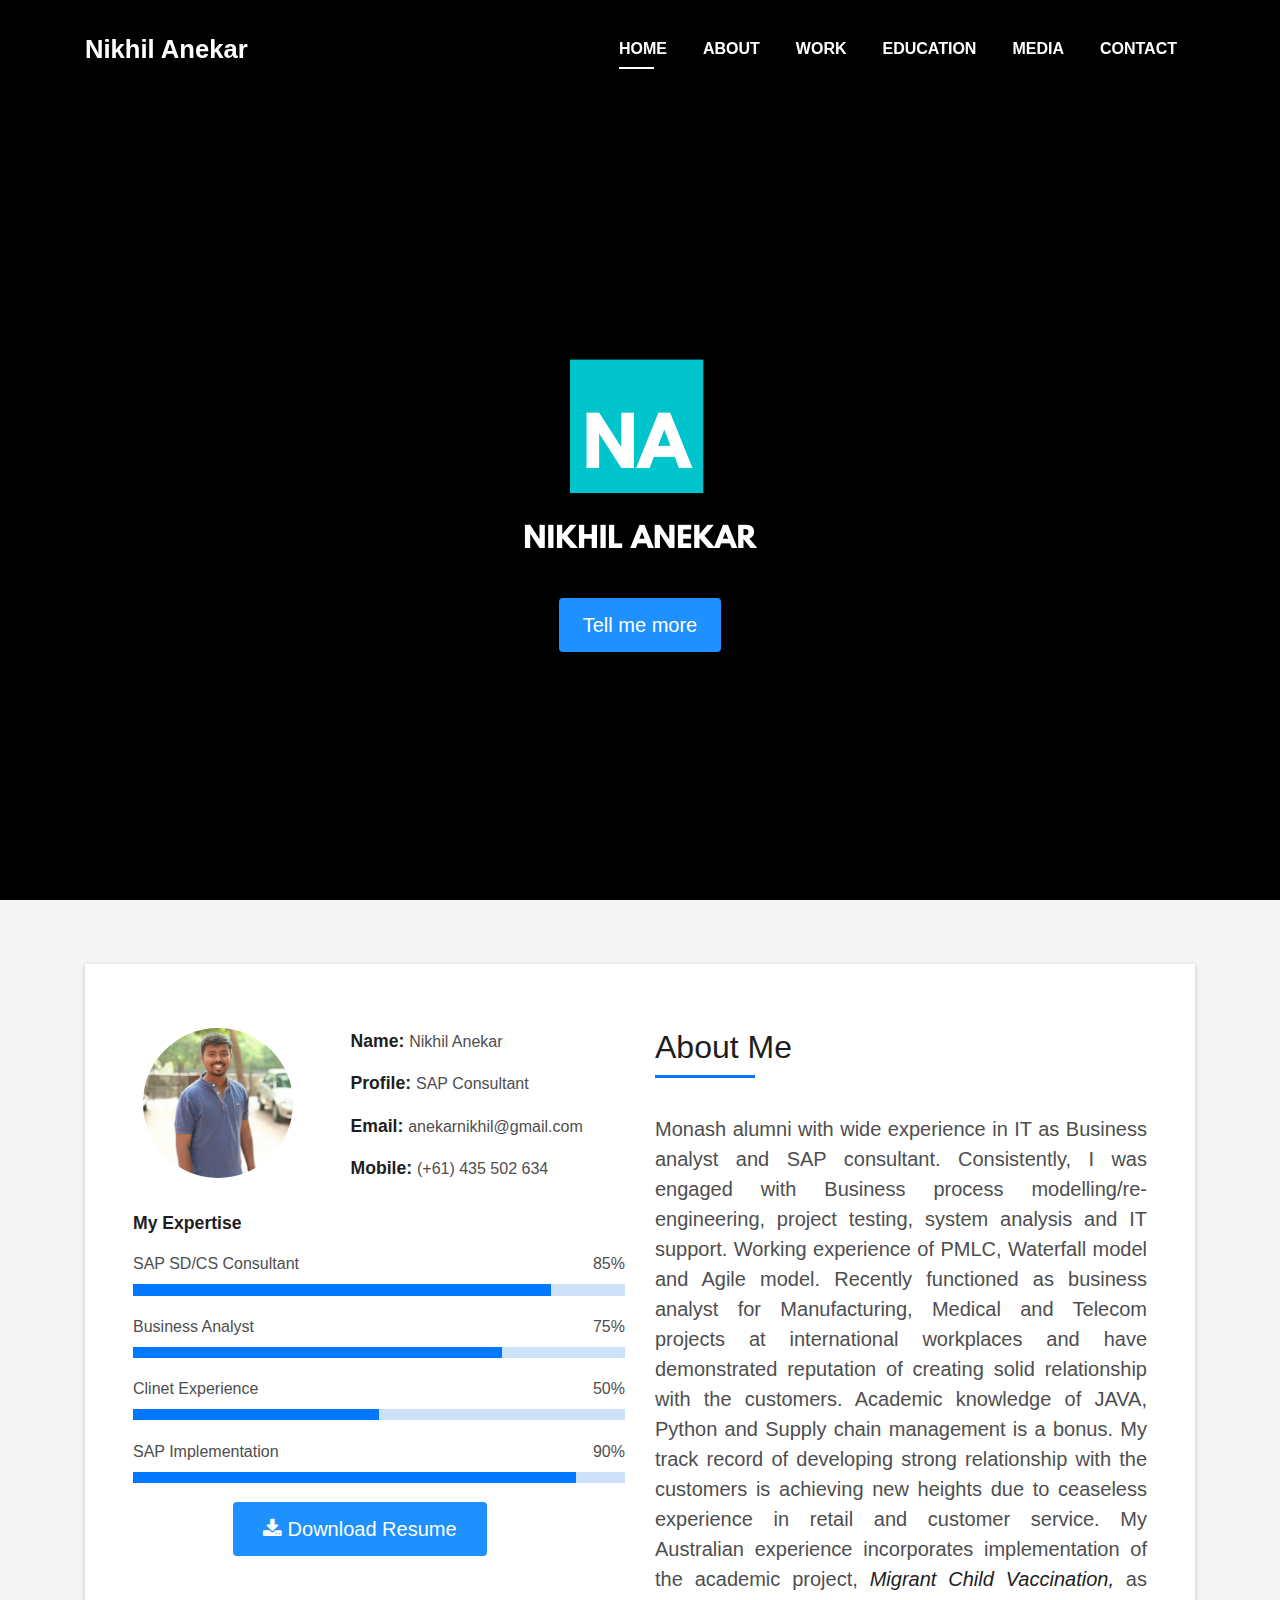
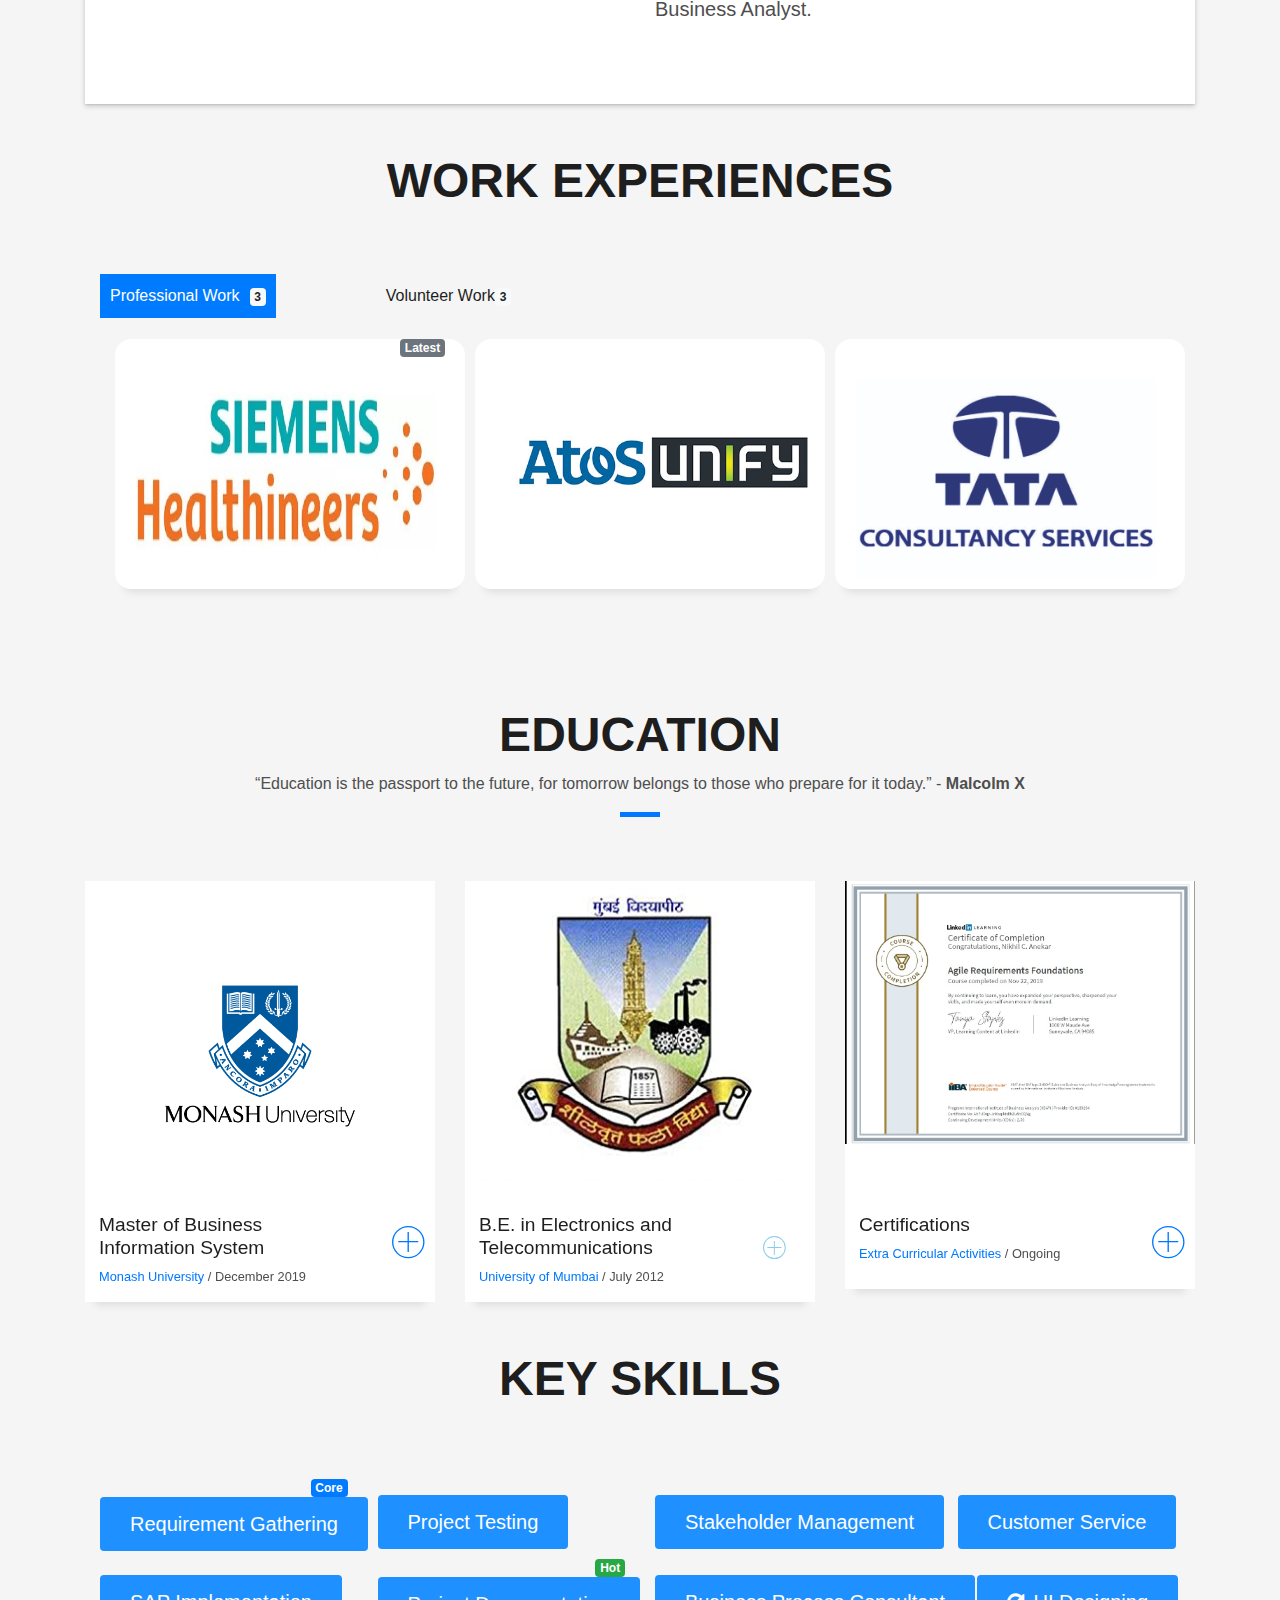
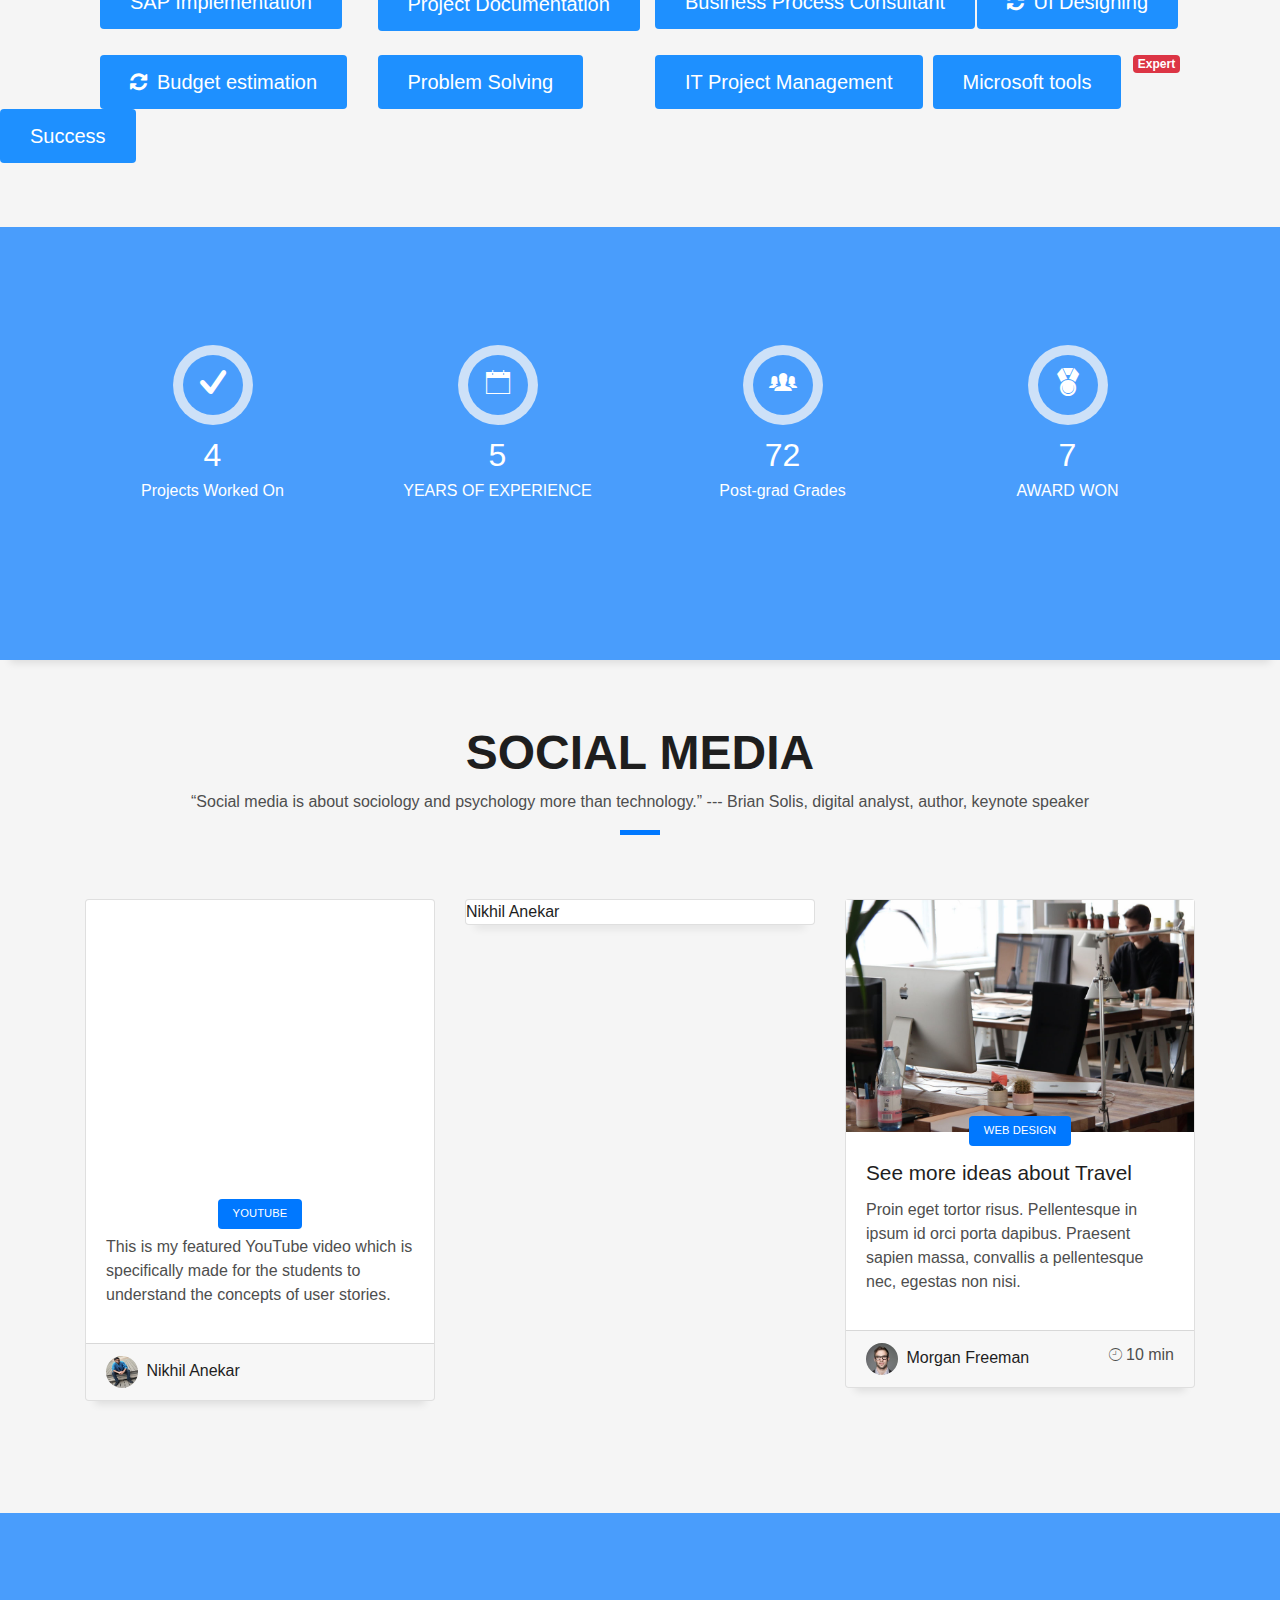
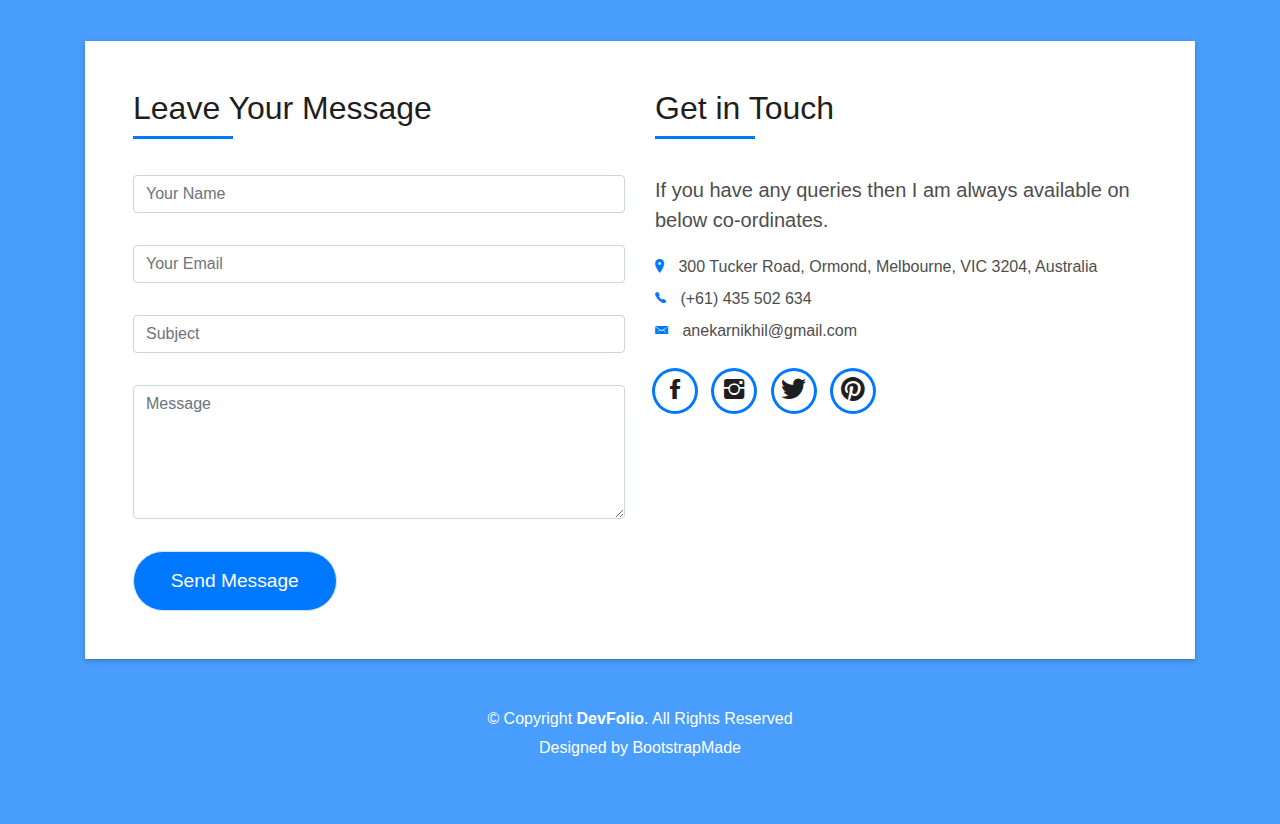
==== commit e6fa3316: "Update index.html" ====
--- a/index.html
+++ b/index.html
@@ -199,7 +199,7 @@
             <div id="exTab1" class="container">
                 <ul class="nav nav-pills mb-3" id="pills-tab" role="tablist">
                     <li class="nav-item">
-                        <a class="nav-link active zoom" id="pills-home-tab" data-toggle="pill" href="#prof" role="tab" aria-controls="pills-home" aria-selected="true">Professional Work<span class="badge badge-light">3</span>
+                        <a class="nav-link active zoom" id="pills-home-tab" data-toggle="pill" href="#prof" role="tab" aria-controls="pills-home" aria-selected="true">Professional Work<span class="badge badge-light" style="margin-left: 10px">3</span>
                         </a></li>
 
                     <li><a class="nav-link zoom" id="pills-profile-tab" data-toggle="pill" href="#volunteer" role="tab" aria-controls="pills-profile" aria-selected="false" style="margin-left: 100px">Volunteer Work<span class="badge badge-light">3</span>
@@ -746,13 +746,13 @@
                     <div class="col-lg-3 col-md-6 mt-4">
                         <div class="ml-4">
                             <div class="icon-box">
-                                <button type="button" class="btn btn-outline-primary" data-toggle="tooltip" data-placement="bottom" title="I'm Still learning" style="margin-left: 20px"><i class="fa fa-refresh fa-spin"></i>UI Designing</button>
+                                <button type="button" class="btn btn-outline-primary" data-toggle="tooltip" data-placement="bottom" title="I'm Still learning" style="margin-left: 20px"><i class="fa fa-refresh fa-spin" style="margin-right: 10px"></i>UI Designing</button>
                             </div>
                         </div>
                     </div>
                     <div class="col-lg-3 col-md-4 mt-4">
                         <div class="icon-box">
-                            <button type="button" class="btn btn-outline-primary"><i class="fa fa-refresh fa-spin" style="margin-left: 10px "></i>Budget estimation</button>
+                            <button type="button" class="btn btn-outline-primary"><i class="fa fa-refresh fa-spin" style="margin-right: 10px "></i>Budget estimation</button>
                         </div>
                     </div>
                     <div class="col-lg-3 col-md-4 mt-4">
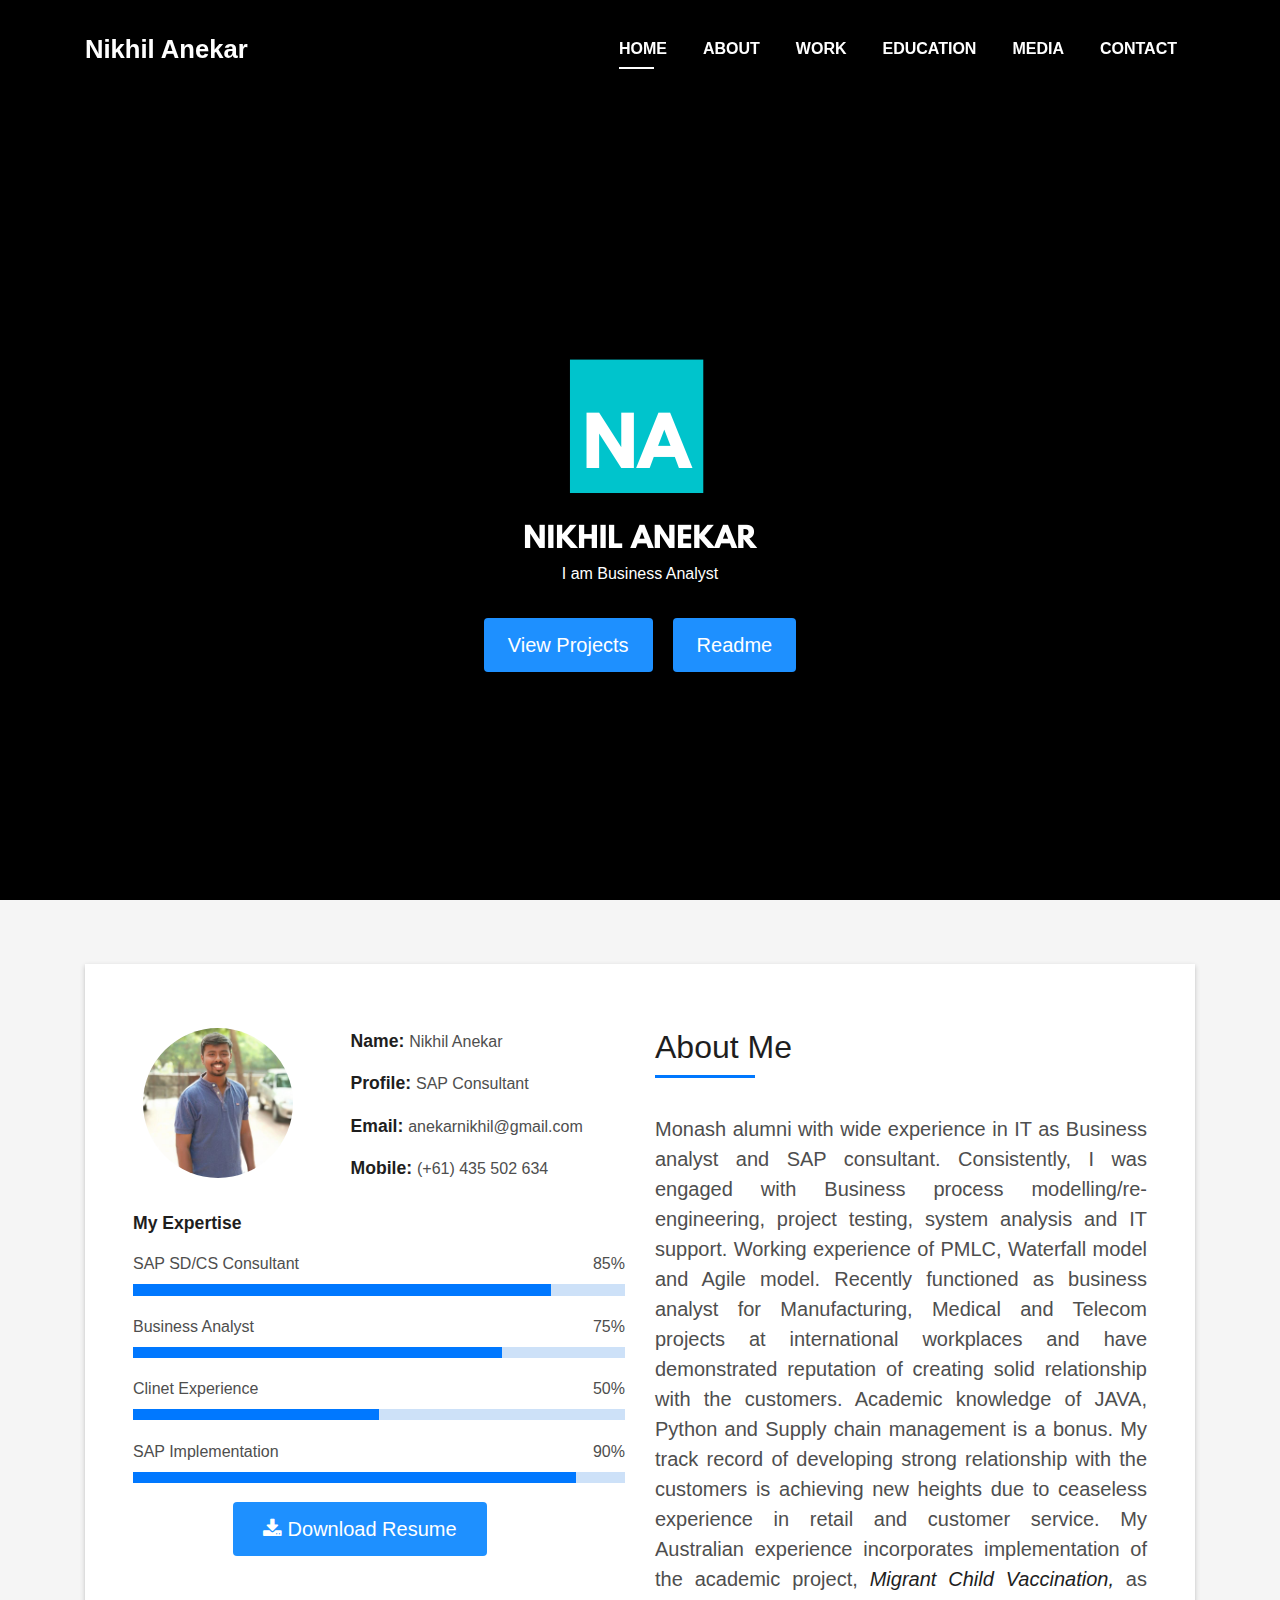
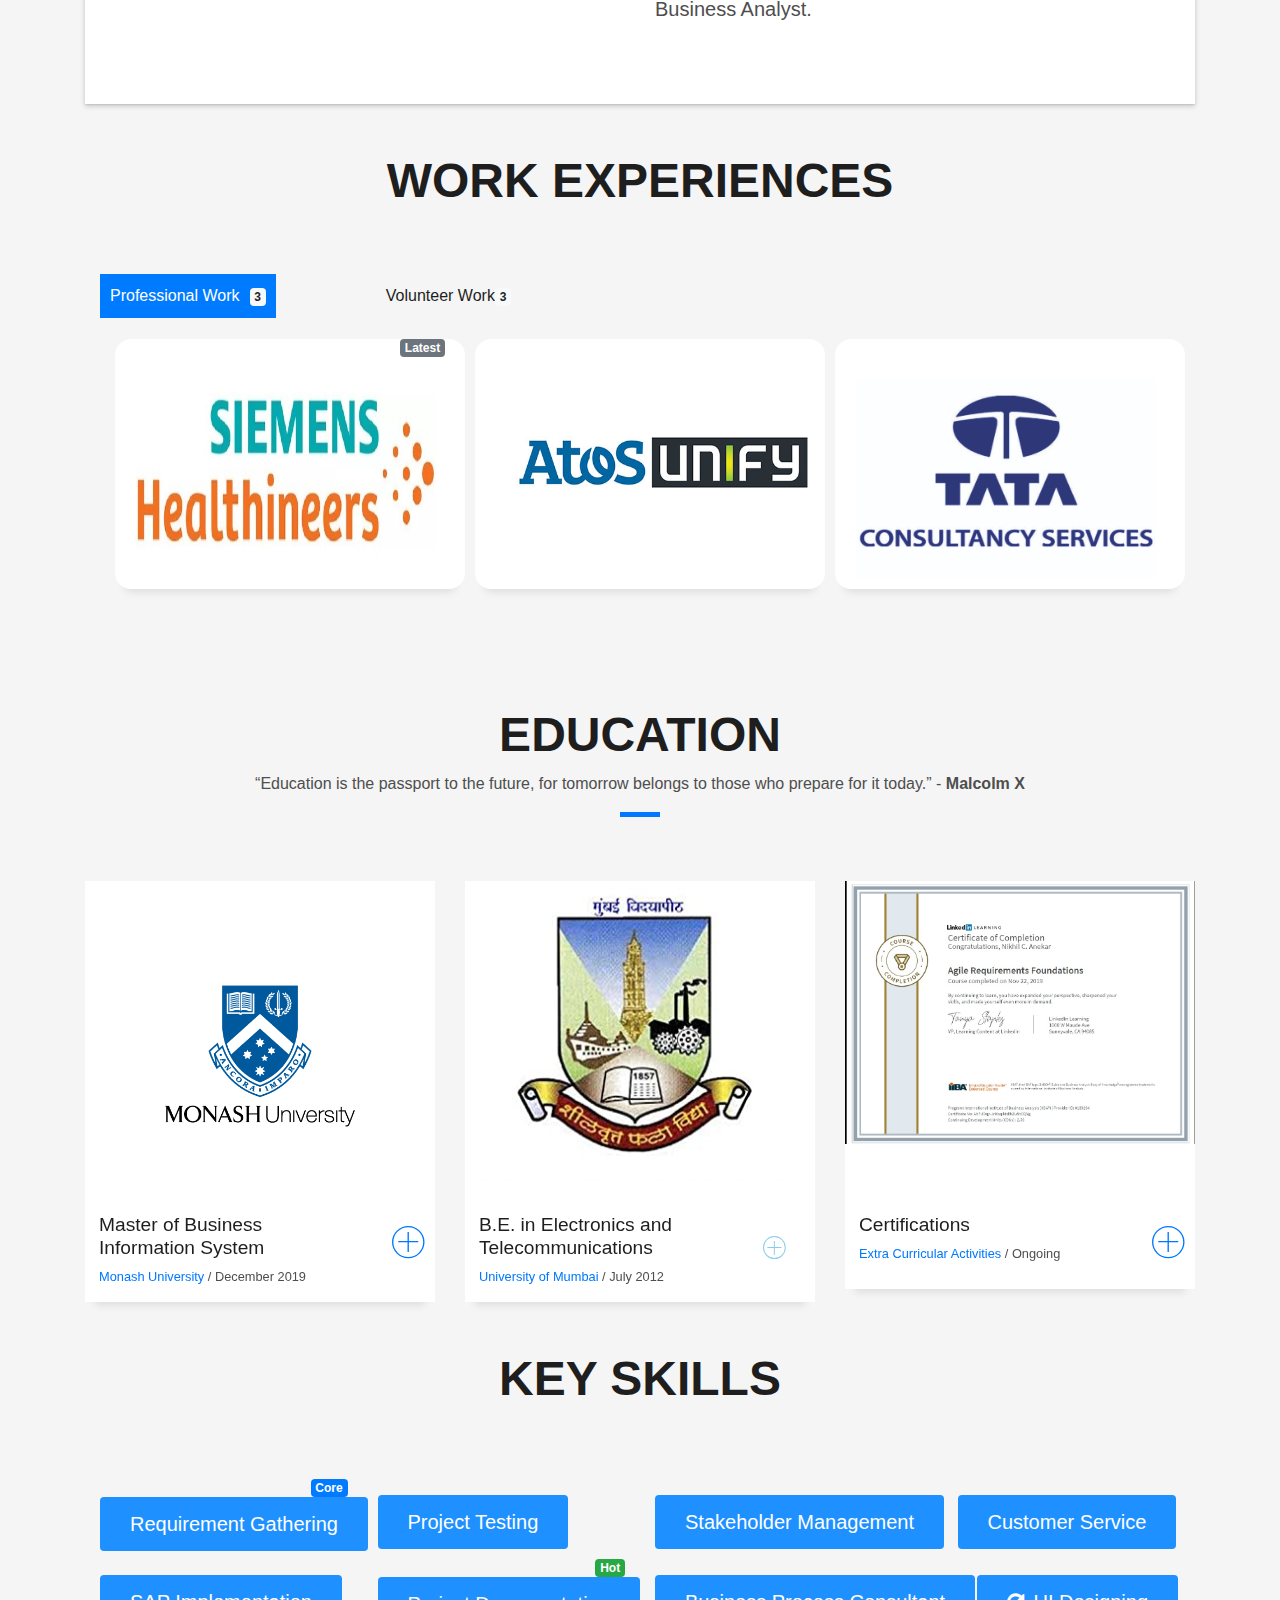
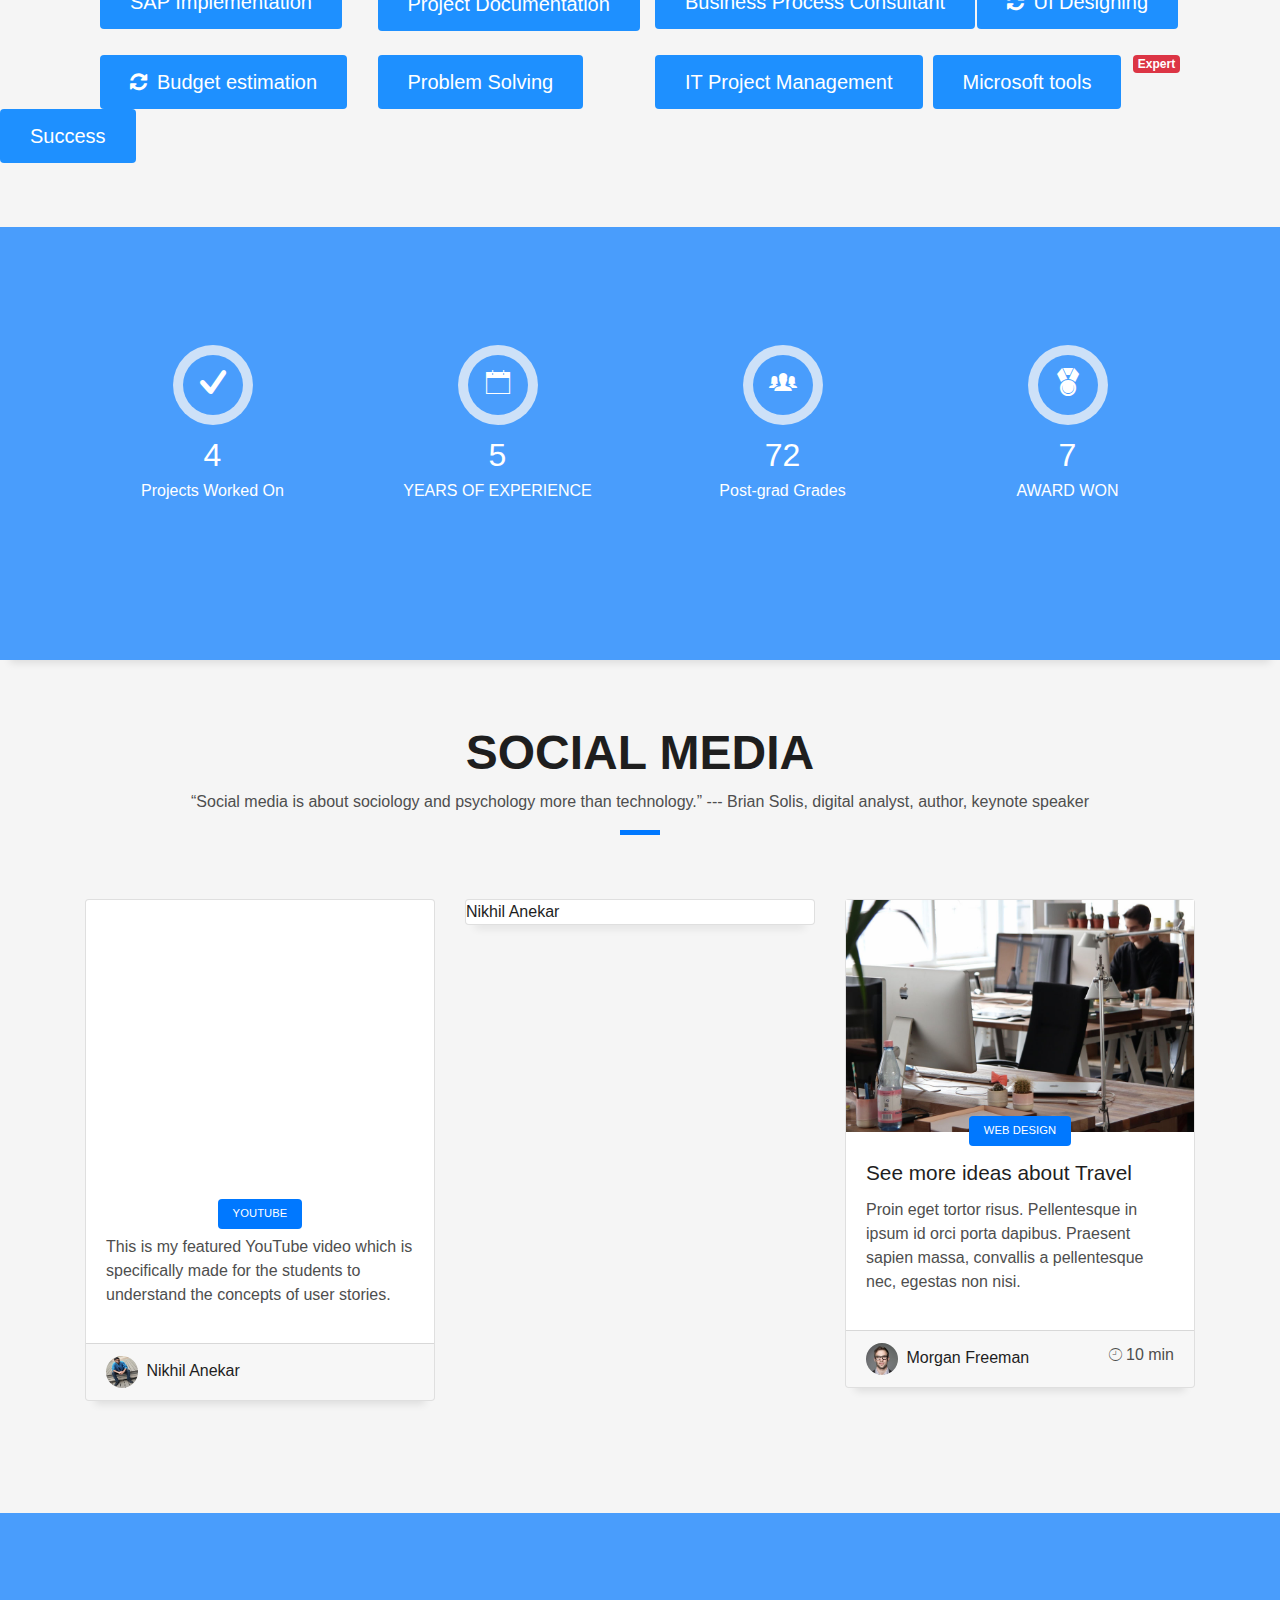
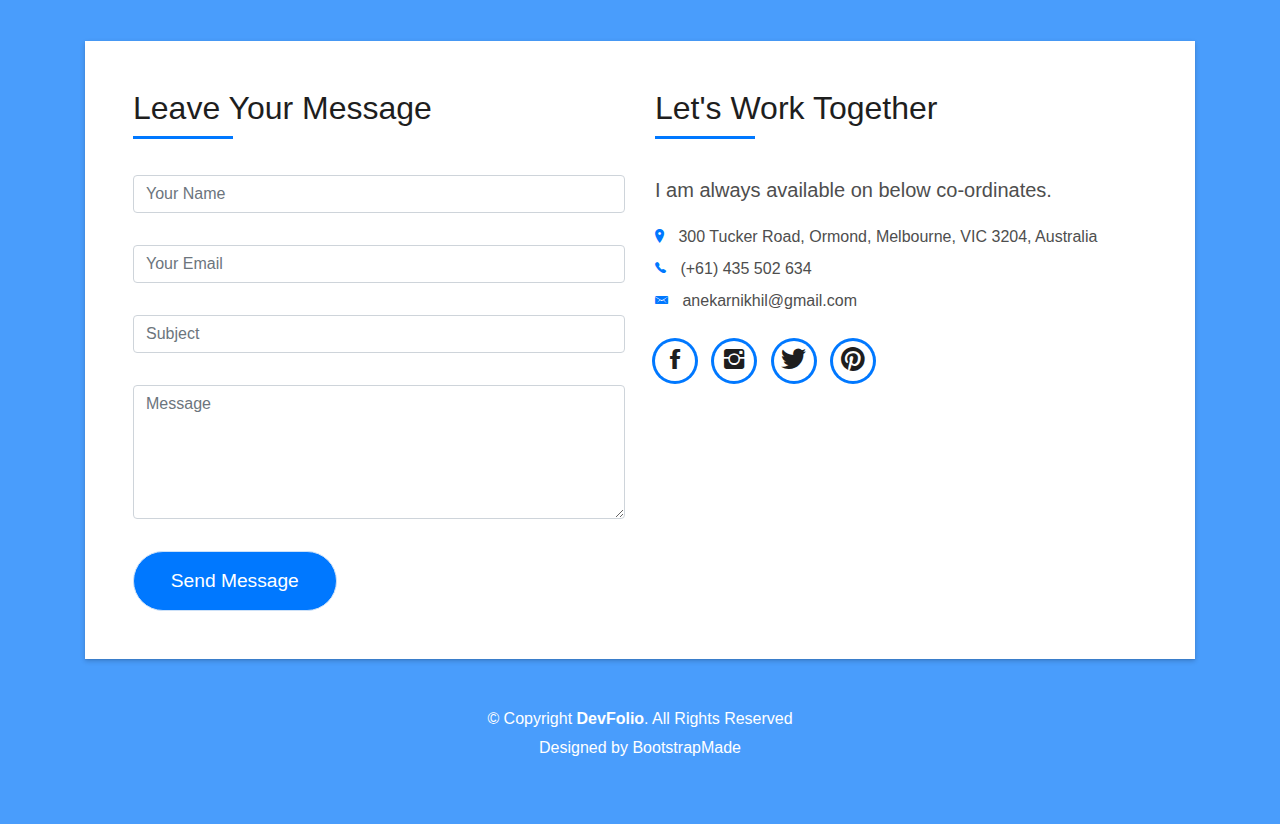
==== commit 1c4afa50: "Push to master" ====
--- a/index.html
+++ b/index.html
@@ -92,11 +92,30 @@
         </div>
 -->
 
+<!--
     <div id="home" class="intro route bg-image" style="background-image:url(img/New%20home%20logo.png);background-repeat: no-repeat; background-size: auto; background-color: black">
         <div class="intro-content display-table">
             <div class="table-cell">
                 <div class="container" style="padding-top: 350px">
-                    <p class="pt-3" style="color: white; width: 100% ; height: auto"><a class="btn btn-primary btn js-scroll px-4" href="#about" role="button"> Tell me more</a></p>
+                    <p>I am Business Analyst</p>
+                    <p class="pt-3" style="color: white; height: auto">
+                        <a class="btn btn-primary btn js-scroll px-4" href="#service" role="button"> View Projects </a><a class="btn btn-primary btn js-scroll px-4" href="#about" role="button" style="margin-left: 20px"> Readme</a></p>
+                    
+                </div>
+            </div>
+        </div>
+    </div>
+-->
+    
+    
+    <div id="home" class="intro route bg-image" style="background-image:url(img/New%20home%20logo.png);background-repeat: no-repeat; background-size: auto; background-color: black">
+        <div class="intro-content display-table">
+            <div class="table-cell">
+                <div class="container" style="padding-top: 350px">
+                    <p>I am Business Analyst</p>
+                    <p class="pt-3" style="color: white; height: auto">
+                        <a class="btn btn-primary btn js-scroll px-4" href="#service" role="button"> View Projects </a><a class="btn btn-primary btn js-scroll px-4" href="#about" role="button" style="margin-left: 20px"> Readme</a></p>
+                    
                 </div>
             </div>
         </div>
@@ -1043,12 +1062,12 @@
                                 <div class="col-md-6">
                                     <div class="title-box-2 pt-4 pt-md-0">
                                         <h5 class="title-left">
-                                            Get in Touch
+                                            Let's Work Together
                                         </h5>
                                     </div>
                                     <div class="more-info">
                                         <p class="lead">
-                                            If you have any queries then I am always available on below co-ordinates.
+                                            I am always available on below co-ordinates.
                                         </p>
                                         <ul class="list-ico">
                                             <li><span class="ion-ios-location"></span> 300 Tucker Road, Ormond, Melbourne, VIC 3204, Australia</li>
--- a/css/style.css
+++ b/css/style.css
@@ -1471,4 +1471,61 @@
   -ms-transform: scale(1.5); /* IE 9 */
   -webkit-transform: scale(1.5); /* Safari 3-8 */
   transform: scale(1.5); 
+}
+
+/*--Image Effect on Home page--*/
+
+.portrait{
+   width: 80%;
+   max-width: 600px;
+   margin: 0 auto;
+   height: 600px;
+   position: relative;
+   overflow: hidden;
+   
+   &:hover{
+      .hover{         
+         @include opacity(0.4);
+      }
+      .hover-img{
+         @include transform(translate(var(--translate-x), var(--translate-y)));
+      }
+   }
+}
+
+.fill{
+   width: 100%;
+   height: 100%;
+   position: absolute;
+   top: 0;
+   left: 0;
+   z-index: 5;
+}
+
+.z-10{
+   z-index: 10;
+}
+
+.hover{
+   @include transition(all 380ms cubic-bezier(.16,.01,.77,1));
+   @include opacity(0);
+   //padding: 0 30px 20px 0;
+}
+
+.hover-img{   
+   @include transition(opacity,transform 320ms cubic-bezier(.16,.01,.77,1));
+   
+   &:after{
+      content: '';
+      @extend .fill;
+      background-color: #FFEB3B;
+      mix-blend-mode: color;   //overlay, darken
+   }
+}
+
+.cover-img{
+   @include background-size(cover);
+   background-position: top center;
+   background-repeat: no-repeat;
+   background-image: url(https://images.unsplash.com/photo-1486074051793-e41332bf18fc?ixlib=rb-0.3.5&q=85&fm=jpg&crop=entropy&cs=srgb&ixid=eyJhcHBfaWQiOjE0NTg5fQ&s=7c08dc233ca06b278c5129d67cedb4c8);
 }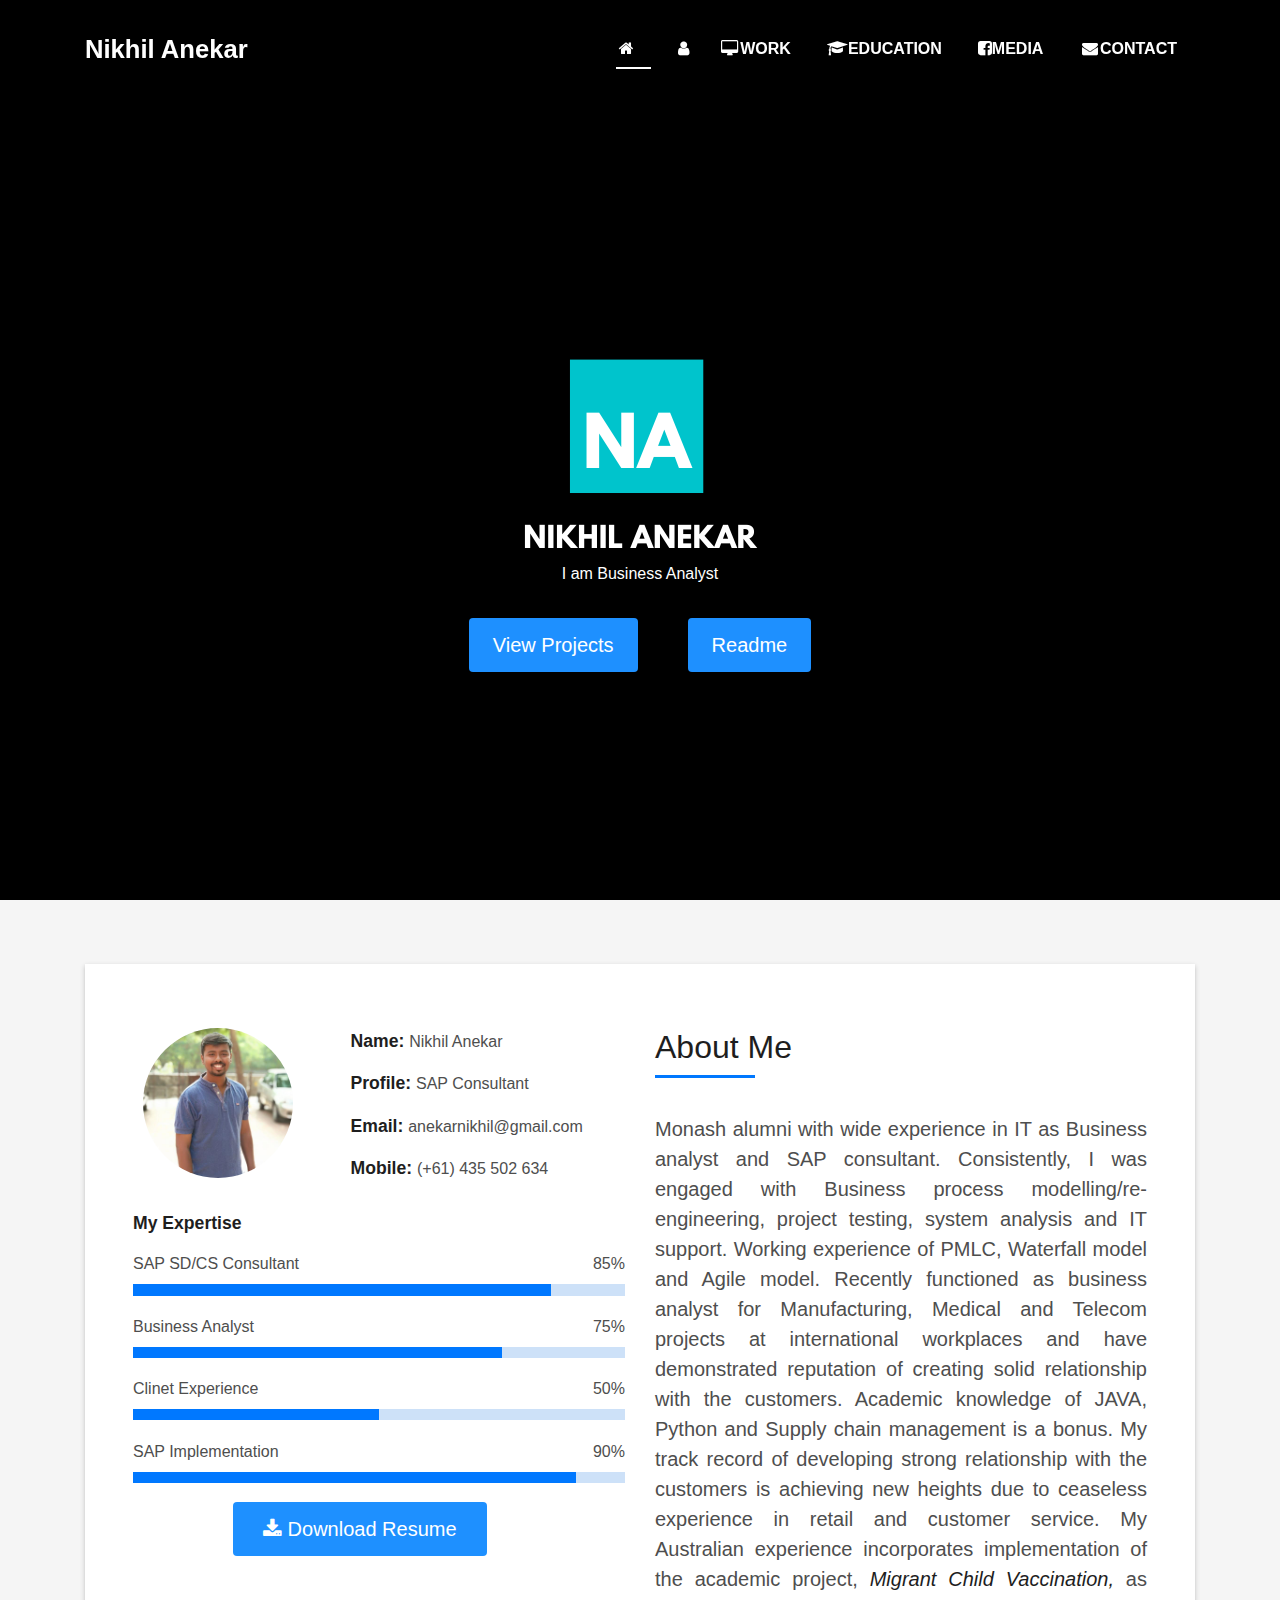
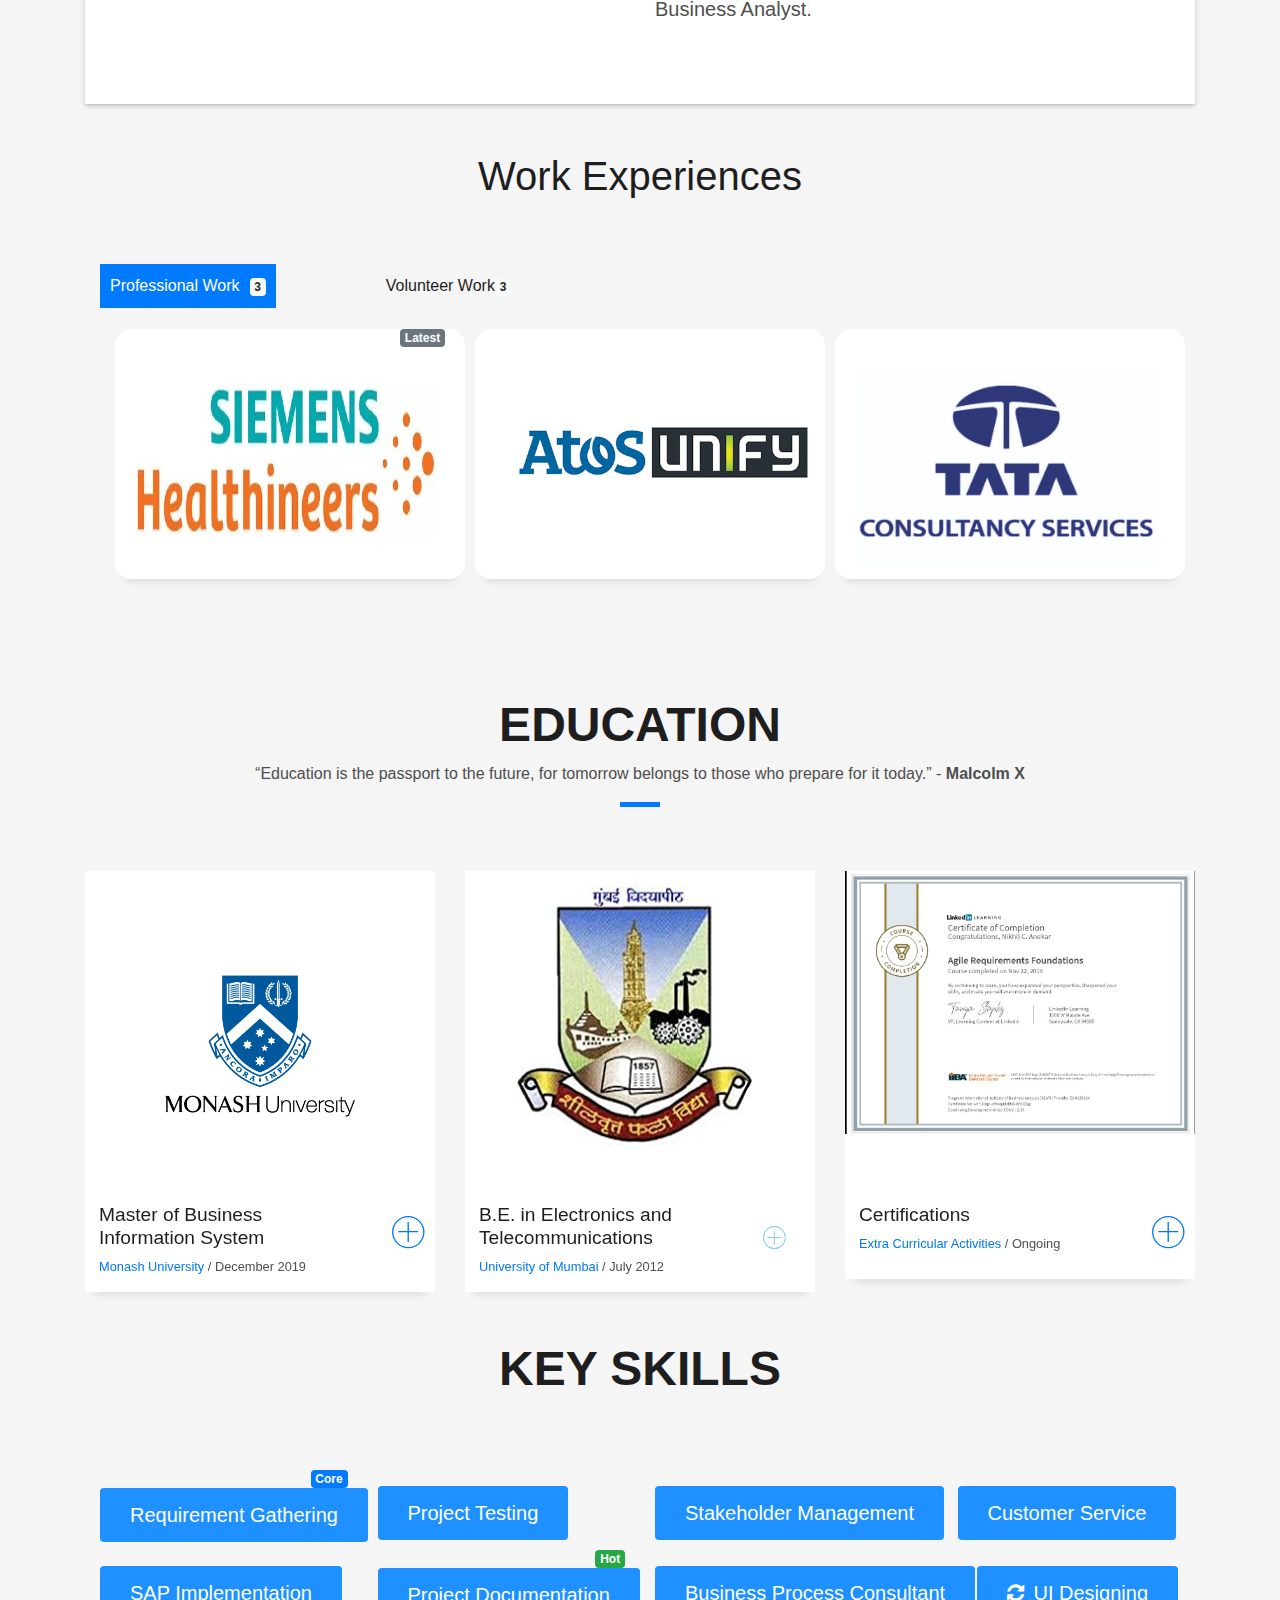
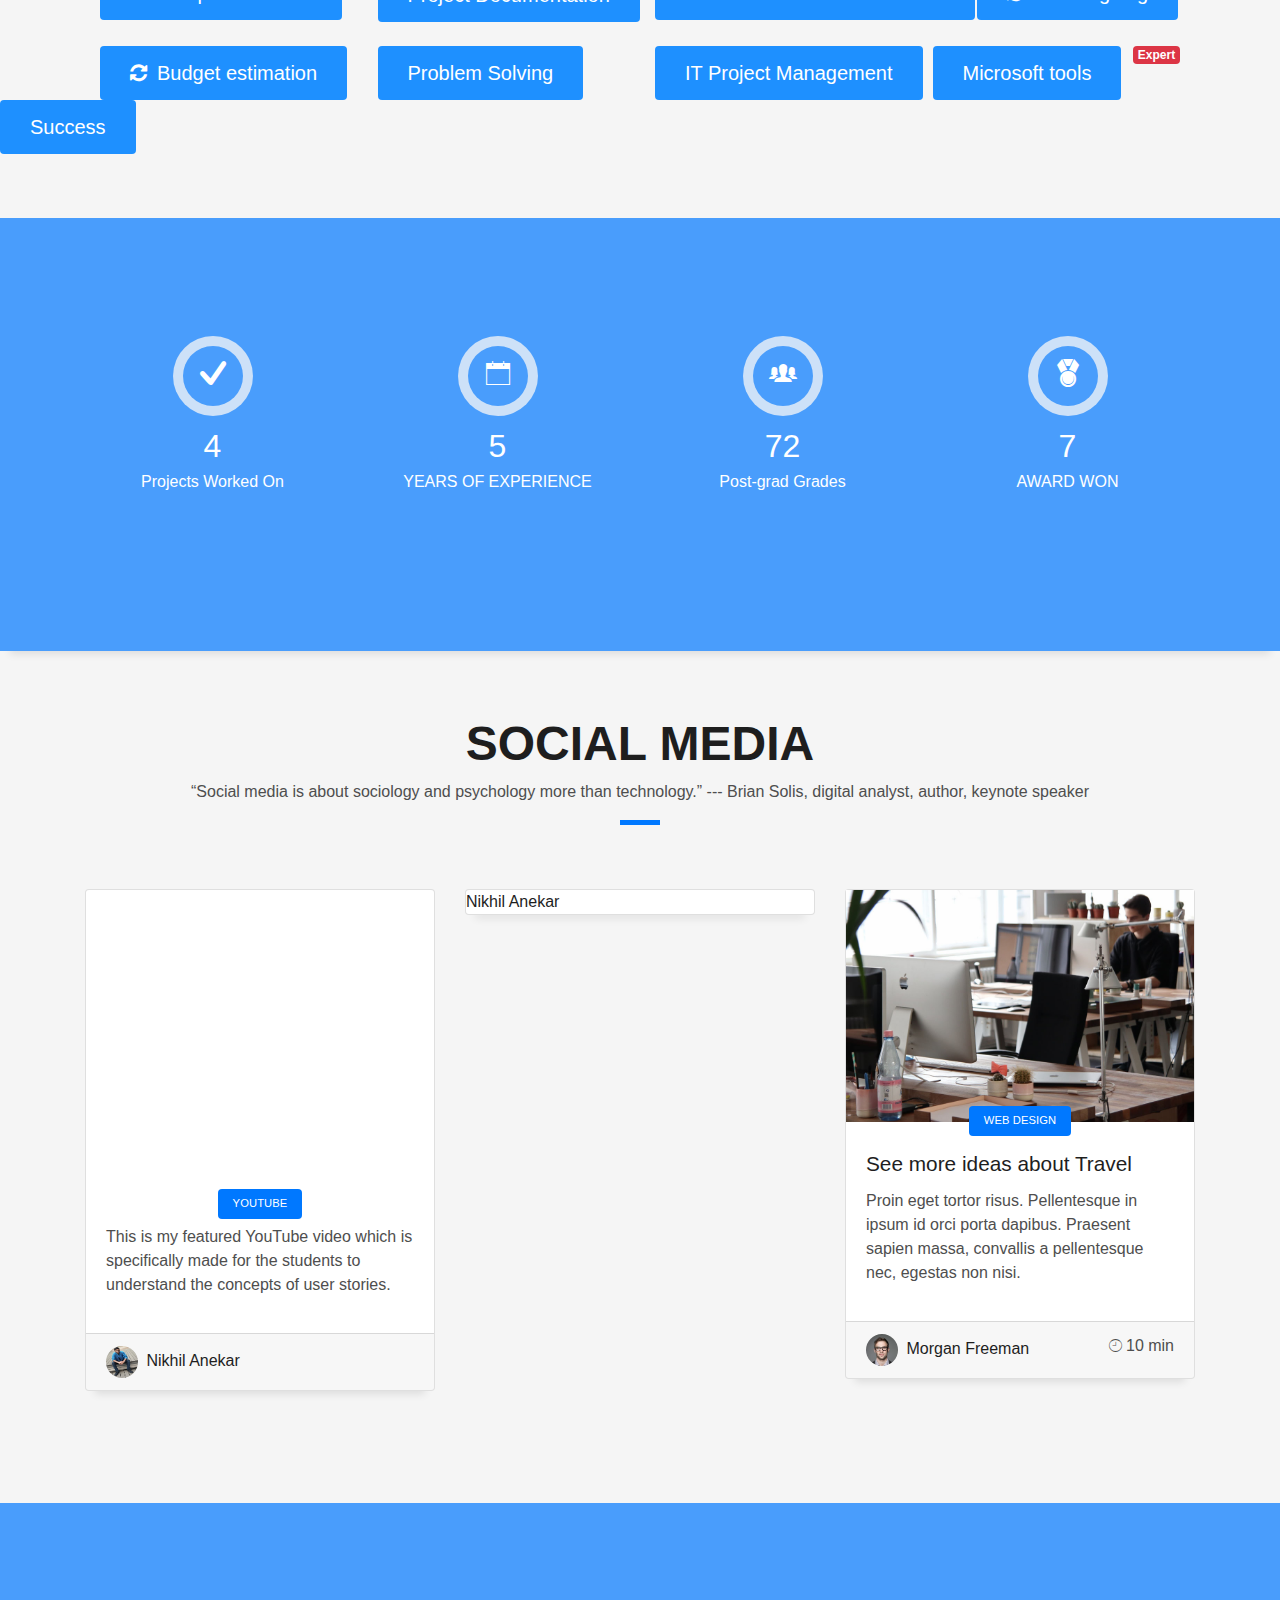
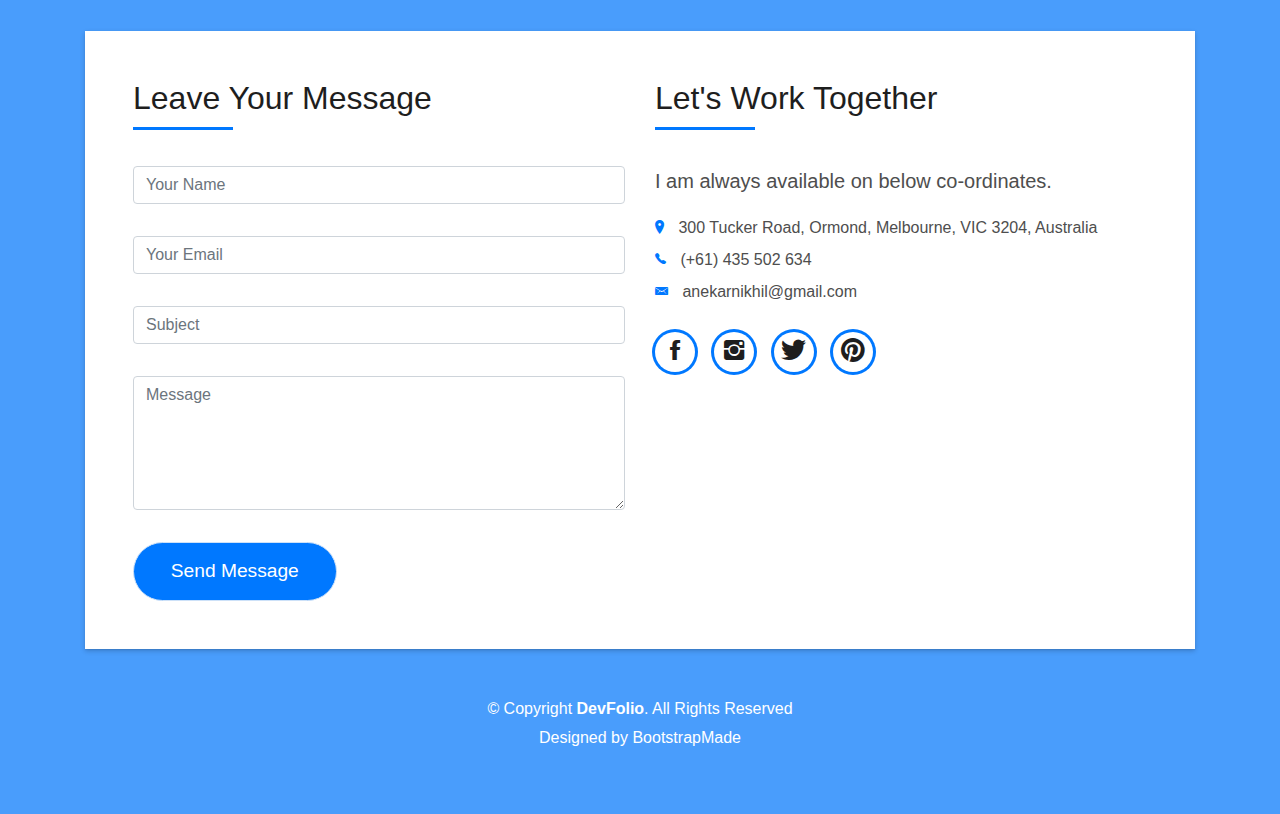
==== commit fa6948c5: "commit" ====
--- a/index.html
+++ b/index.html
@@ -49,22 +49,22 @@
             <div class="navbar-collapse collapse justify-content-end" id="navbarDefault">
                 <ul class="navbar-nav">
                     <li class="nav-item">
-                        <a class="nav-link js-scroll active" href="#home">Home</a>
+                        <a class="nav-link js-scroll active" href="#home"><i class="fa fa-fw fa-home"></i></a>
                     </li>
                     <li class="nav-item">
-                        <a class="nav-link js-scroll" href="#about">About</a>
+                        <a class="nav-link js-scroll" href="#about"><i class="fa fa-fw fa-user" style="width:200%"></i></a>
                     </li>
                     <li class="nav-item">
-                        <a class="nav-link js-scroll" href="#service">Work</a>
+                        <a class="nav-link js-scroll" href="#service"><i class="fa fa-fw fa-desktop"></i>Work</a>
                     </li>
                     <li class="nav-item">
-                        <a class="nav-link js-scroll" href="#work">Education</a>
+                        <a class="nav-link js-scroll" href="#work"><i class="fa fa-graduation-cap" ></i>Education</a>
                     </li>
                     <li class="nav-item">
-                        <a class="nav-link js-scroll" href="#blog">Media</a>
+                        <a class="nav-link js-scroll" href="#blog"><i class="fa fa-facebook-square"></i>Media</a>
                     </li>
                     <li class="nav-item">
-                        <a class="nav-link js-scroll" href="#contact">Contact</a>
+                        <a class="nav-link js-scroll" href="#contact"><i class="fa fa-fw fa-envelope"></i>Contact</a>
                     </li>
                 </ul>
             </div>
@@ -110,11 +110,11 @@
     
     <div id="home" class="intro route bg-image" style="background-image:url(img/New%20home%20logo.png);background-repeat: no-repeat; background-size: auto; background-color: black">
         <div class="intro-content display-table">
-            <div class="table-cell">
+            <div class="table-cell" style="width: 300px">
                 <div class="container" style="padding-top: 350px">
                     <p>I am Business Analyst</p>
                     <p class="pt-3" style="color: white; height: auto">
-                        <a class="btn btn-primary btn js-scroll px-4" href="#service" role="button"> View Projects </a><a class="btn btn-primary btn js-scroll px-4" href="#about" role="button" style="margin-left: 20px"> Readme</a></p>
+                        <a class="btn btn-primary btn js-scroll px-4 grow" href="#service" role="button"> View Projects </a><a class="btn btn-primary btn js-scroll px-4 grow" href="#about" role="button" style="margin-left: 50px"> Readme</a></p>
                     
                 </div>
             </div>
@@ -205,17 +205,17 @@
     <!--    About Me Section End-->
 
     <!--    Work Section start -->
-    <section id="service">
+    <section id="service" class="parallaxWork" style="background-image: url(img/wbg4.jpg)" data-aos="fade-up">
         <div class="container">
             <div class="title-box text-center">
-                <h3 class="title-a">
-                    Work Experiences
-                </h3>
+                <div class="w3-round w3-teal animate-bottom">
+                    <h1>Work Experiences</h1>
+                </div>
             </div>
             
             <!--/ Section Professional Work Starts /-->
           
-            <div id="exTab1" class="container">
+            <div id="exTab1" class="container animate-bottom">
                 <ul class="nav nav-pills mb-3" id="pills-tab" role="tablist">
                     <li class="nav-item">
                         <a class="nav-link active zoom" id="pills-home-tab" data-toggle="pill" href="#prof" role="tab" aria-controls="pills-home" aria-selected="true">Professional Work<span class="badge badge-light" style="margin-left: 10px">3</span>
@@ -230,7 +230,7 @@
                             <div class="col-md-4"><span class="badge badge-secondary" style="float: right">Latest</span>
                                 <div class="service-box" style="width: 350px ; height: 250px;">
                                     <div class="flip-box">
-                                        <div class="flip-box-inner">
+                                        <div class="flip-box-inner" style="height: 20px">
                                             <div class="flip-box-front">
                                                 <img src="img/Siemens-Healthineers-logo-766x250.jpg" style="width: 300px; height: 200px">
                                             </div>
@@ -285,6 +285,7 @@
                                 </div>
                             </div>
                             <!--End of Modal Button Design-->
+                            
                             <!--Start of Unify-->
                             <div class="col-md-4">
                                 <div class="service-box" style="width: 350px ; height:250px;">
--- a/css/style.css
+++ b/css/style.css
@@ -1473,59 +1473,81 @@
   transform: scale(1.5); 
 }
 
-/*--Image Effect on Home page--*/
-
-.portrait{
-   width: 80%;
-   max-width: 600px;
-   margin: 0 auto;
-   height: 600px;
-   position: relative;
-   overflow: hidden;
-   
-   &:hover{
-      .hover{         
-         @include opacity(0.4);
-      }
-      .hover-img{
-         @include transform(translate(var(--translate-x), var(--translate-y)));
-      }
-   }
-}
-
-.fill{
-   width: 100%;
-   height: 100%;
-   position: absolute;
-   top: 0;
-   left: 0;
-   z-index: 5;
-}
-
-.z-10{
-   z-index: 10;
-}
-
-.hover{
-   @include transition(all 380ms cubic-bezier(.16,.01,.77,1));
-   @include opacity(0);
-   //padding: 0 30px 20px 0;
-}
-
-.hover-img{   
-   @include transition(opacity,transform 320ms cubic-bezier(.16,.01,.77,1));
-   
-   &:after{
-      content: '';
-      @extend .fill;
-      background-color: #FFEB3B;
-      mix-blend-mode: color;   //overlay, darken
-   }
-}
-
-.cover-img{
-   @include background-size(cover);
-   background-position: top center;
-   background-repeat: no-repeat;
-   background-image: url(https://images.unsplash.com/photo-1486074051793-e41332bf18fc?ixlib=rb-0.3.5&q=85&fm=jpg&crop=entropy&cs=srgb&ixid=eyJhcHBfaWQiOjE0NTg5fQ&s=7c08dc233ca06b278c5129d67cedb4c8);
+.grow:hover
+{
+        -webkit-transform: scale(1.3);
+        -ms-transform: scale(1.3);
+        transform: scale(1.3);
+}
+
+/*--Parallax Image--*/
+
+
+.parallaxWork {
+
+  /* Create the parallax scrolling effect */
+  background-attachment: fixed;
+  background-position: center;
+  background-repeat: no-repeat;
+    background-size: cover; 
+}
+
+/*---Pills Tab---*/
+.pills-rounded .nav-item .nav-link {
+border-radius: 10em;
+}
+.pills-light-purple .nav-item .nav-link.active {
+background-color: #ba68c8;
+}
+
+.pills-outline-red .nav-item .nav-link {
+border: 2px solid #fff;
+color: #666;
+background-color: transparent;
+}
+.pills-outline-red .nav-item .nav-link:hover {
+border: 2px solid #eee;
+}
+.pills-outline-red .nav-item .nav-link.active {
+border: 2px solid #f44336;
+color: #f44336;
+}
+.pills-outline-red .nav-item .nav-link.active:hover {
+border: 2px solid #f44336;
+color: #f44336;
+}
+
+.pills-outline-green .nav-item .nav-link {
+border: 2px solid #fff;
+color: #666;
+background-color: transparent;
+}
+.pills-outline-green .nav-item .nav-link:hover {
+border: 2px solid #eee;
+}
+.pills-outline-green .nav-item .nav-link.active {
+border: 2px solid #4caf50;
+color: #4caf50;
+}
+.pills-outline-green .nav-item .nav-link.active:hover {
+border: 2px solid #4caf50;
+color: #4caf50;
+}
+
+/*-- Text Animation--*/
+
+.animate-bottom {
+  position: relative;
+  -webkit-animation-name: animatebottom;
+  -webkit-animation-duration: 2s;
+  animation-name: animatebottom;
+  animation-duration: 2s
+}
+@-webkit-keyframes animatebottom {
+  from { bottom:-50px; opacity:0 } 
+  to { bottom:0px; opacity:1 }
+}
+@keyframes animatebottom { 
+  from{ bottom:-50px; opacity:0 } 
+  to{ bottom:0; opacity:1 }
 }